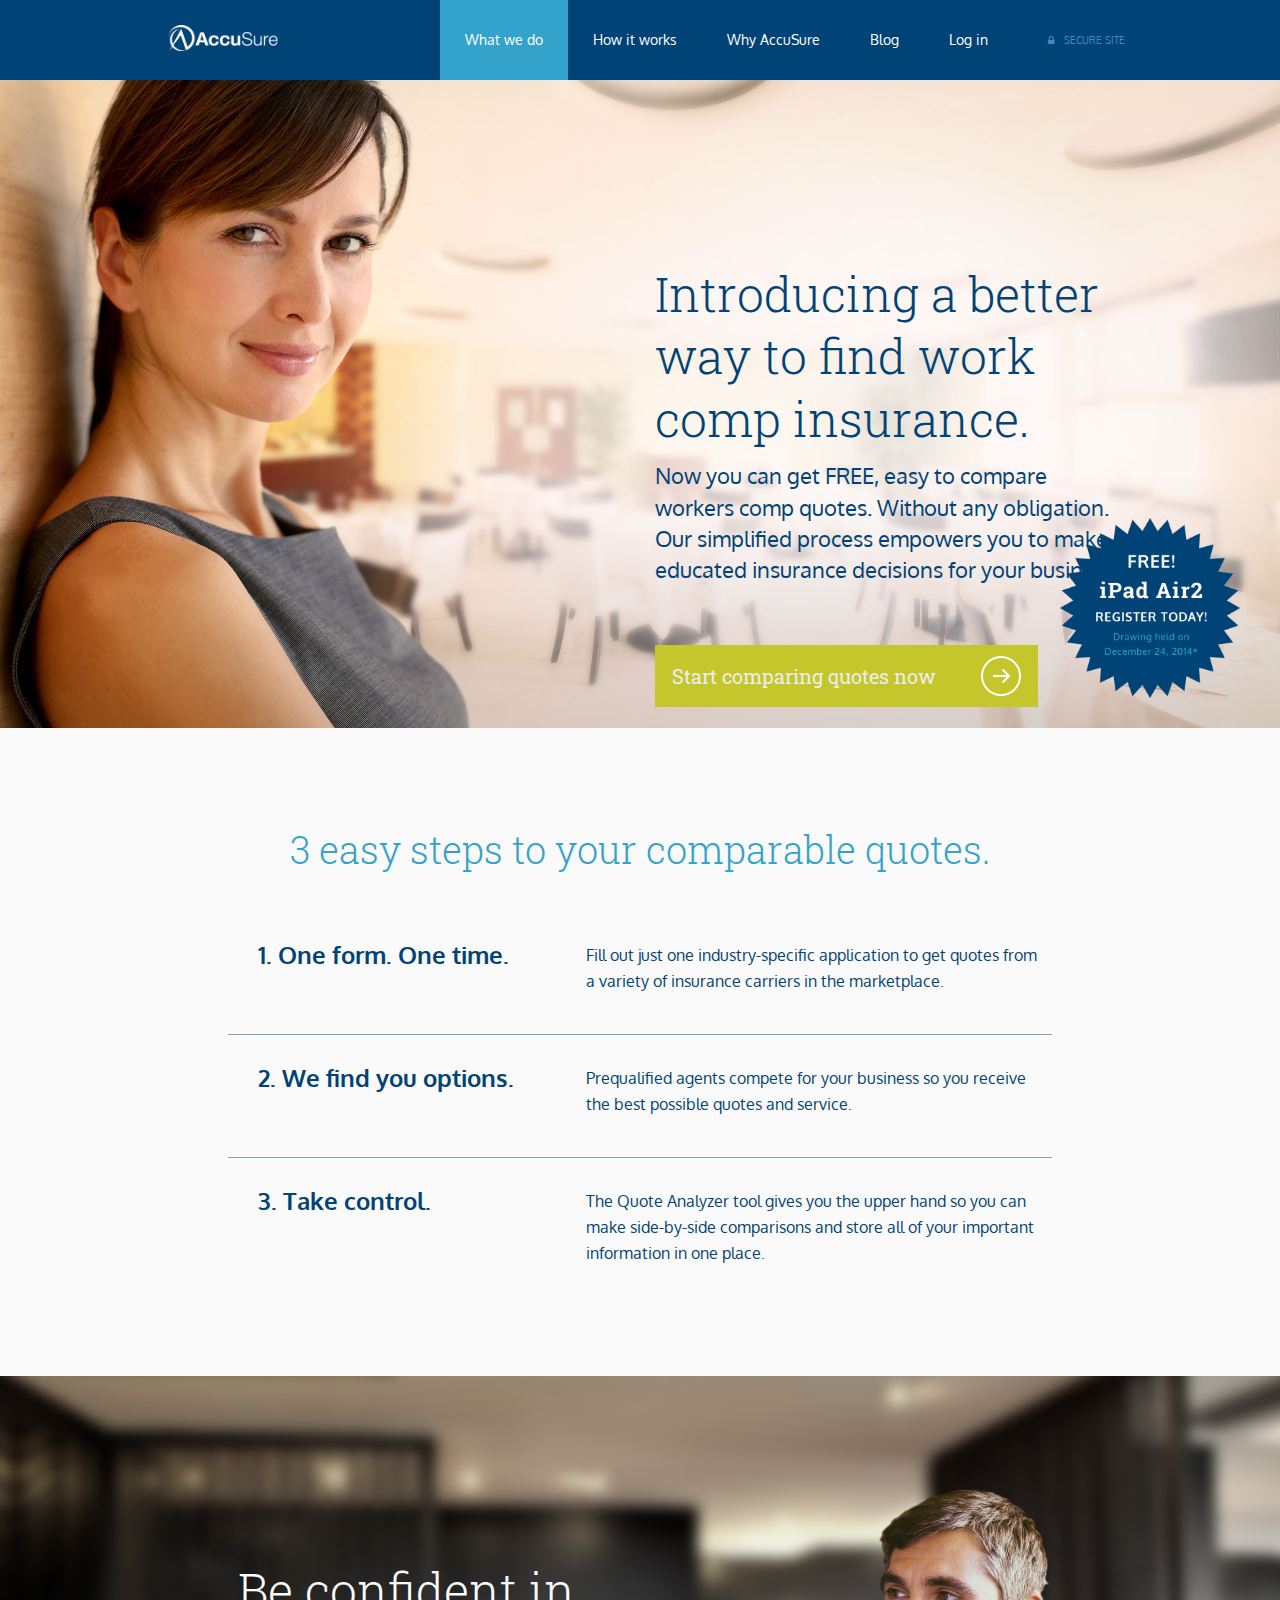
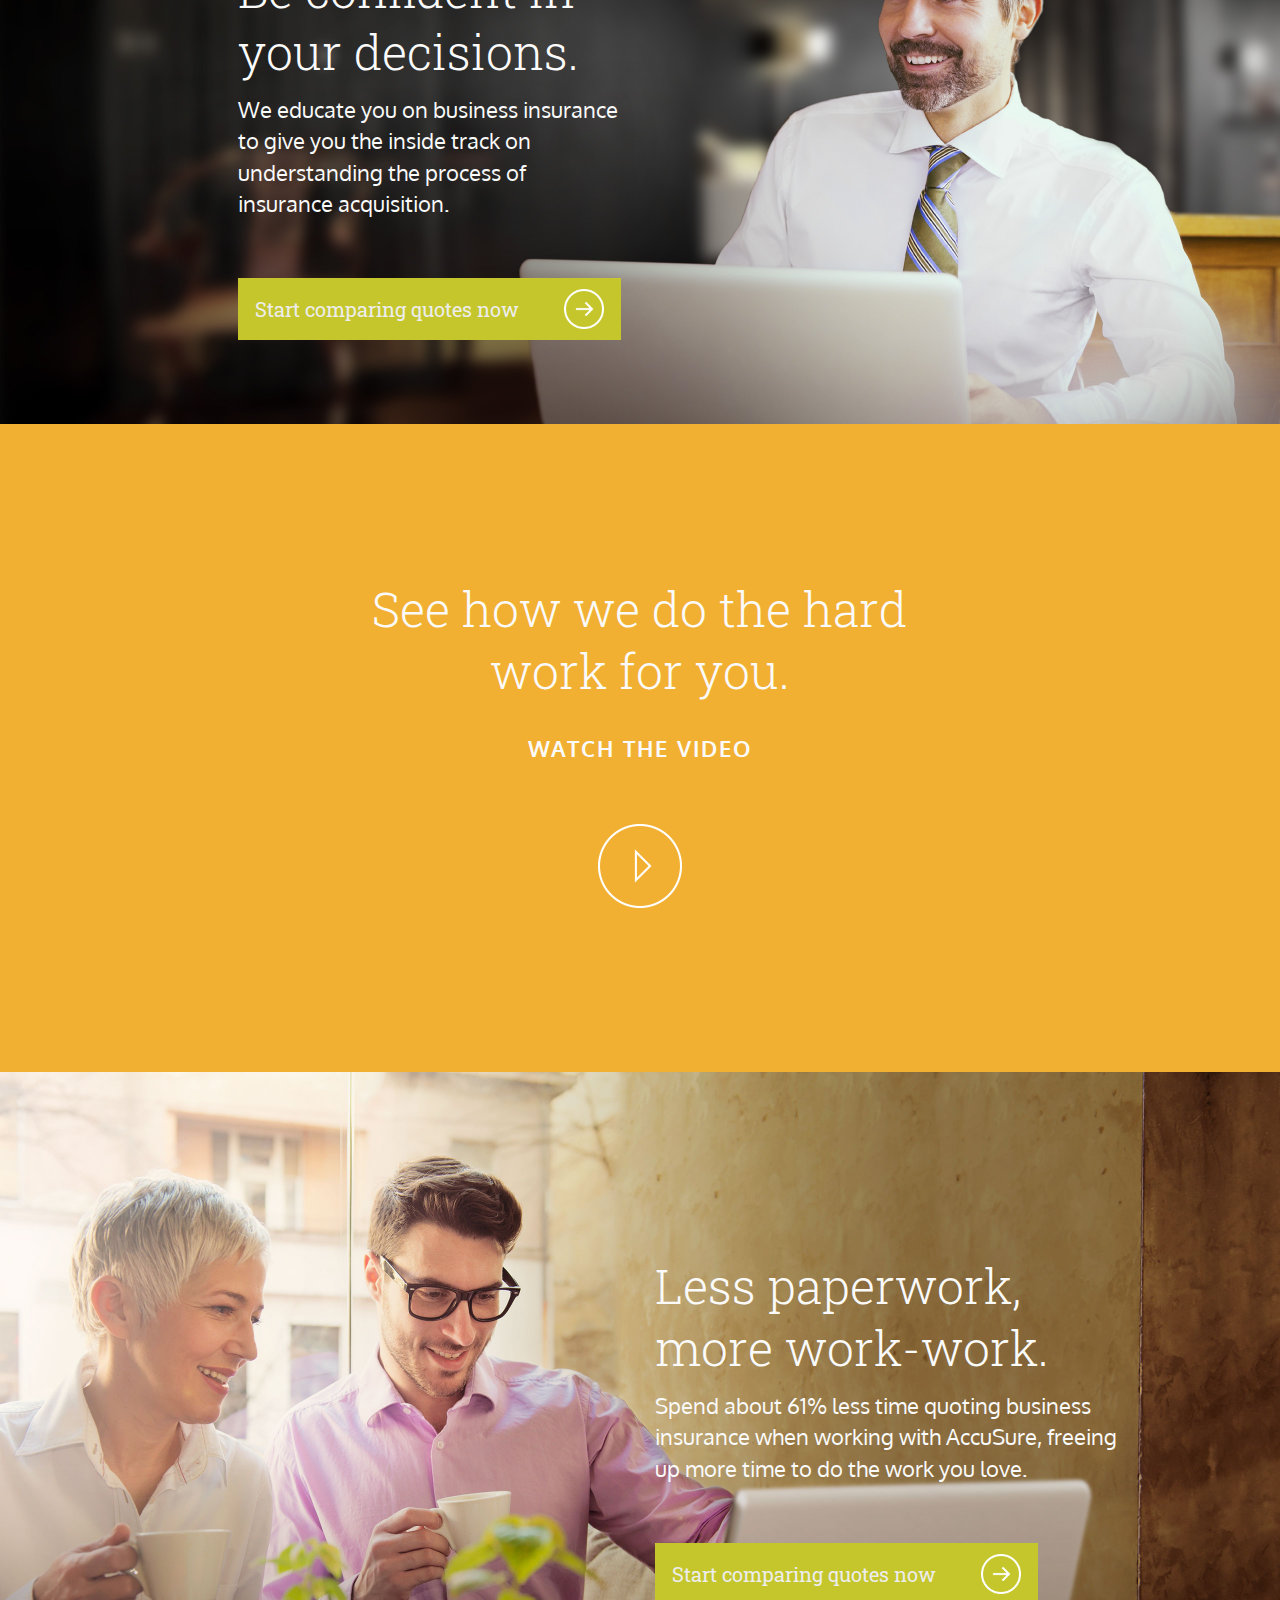
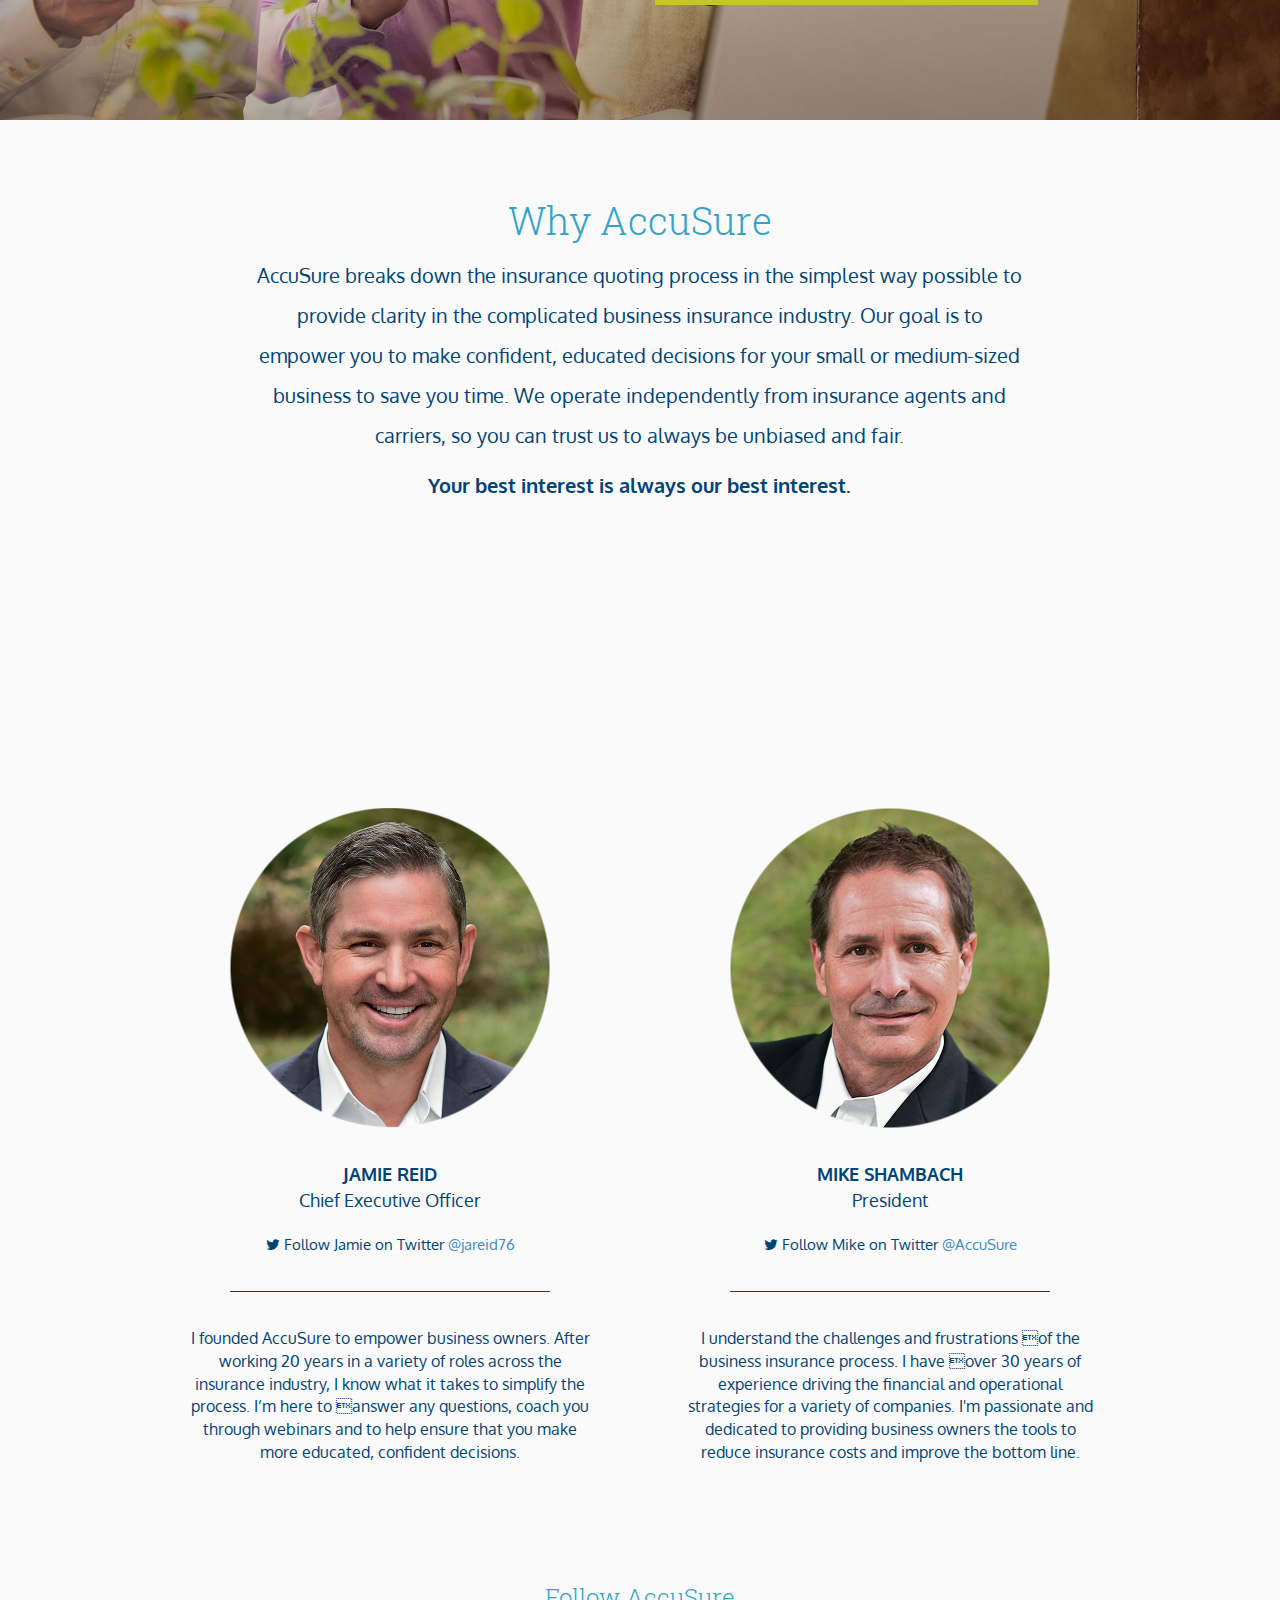
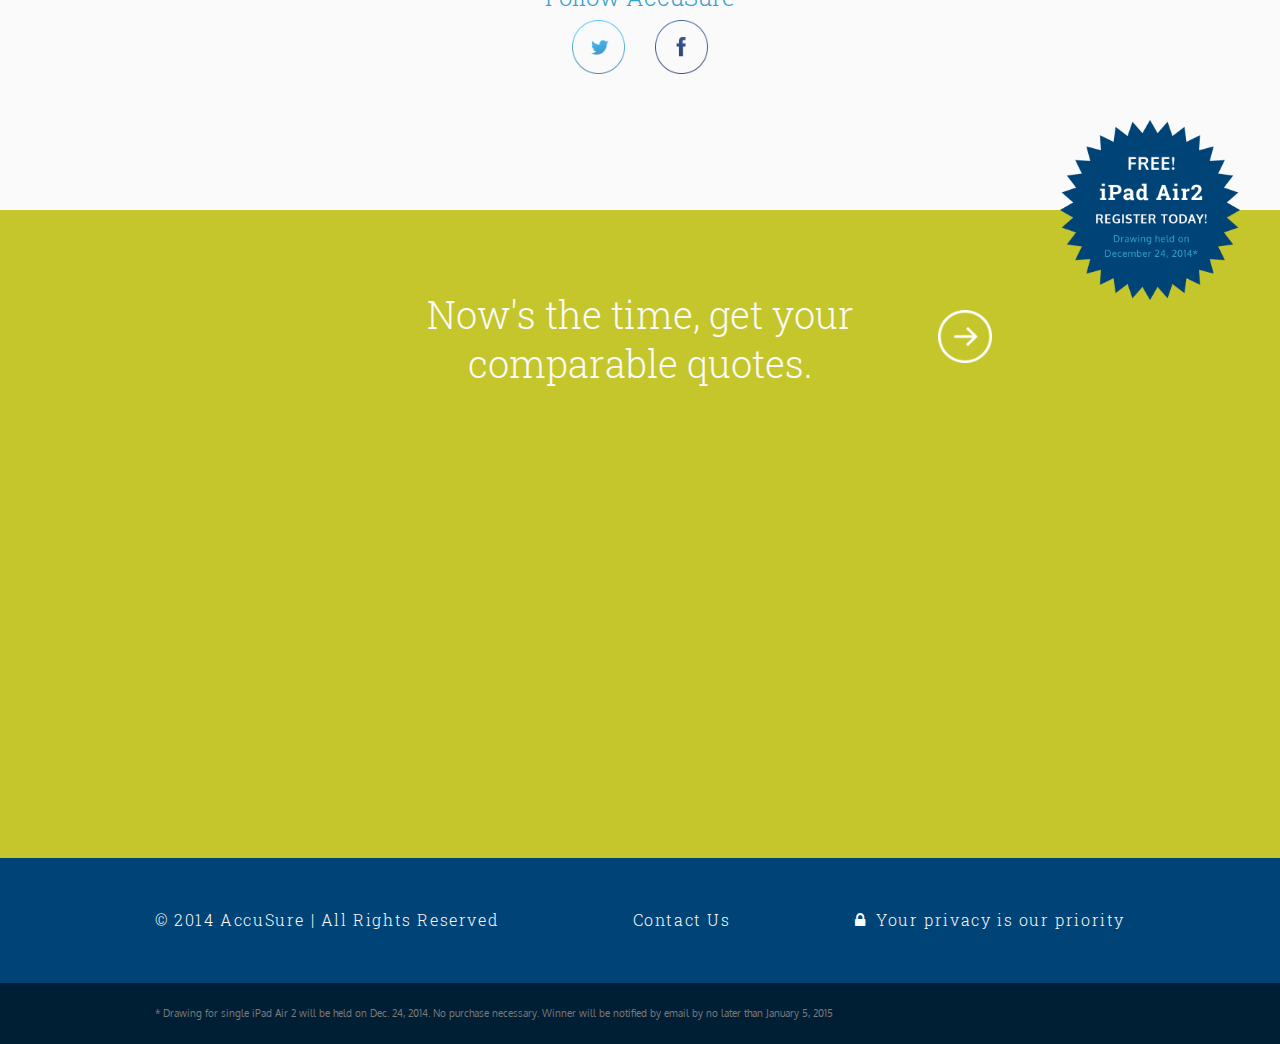
==== index.html @ 81191366 "Agents page: partial implementation" ====
<!DOCTYPE html>
<html lang="en">
  <head>
    <meta charset="utf-8">
    <meta http-equiv="X-UA-Compatible" content="IE=edge">
    <meta name="viewport" content="width=device-width, initial-scale=1">
    <title>AccuSure</title>
    
    <link href='http://fonts.googleapis.com/css?family=Oxygen:400,300,700' rel='stylesheet' type='text/css'>
    <link href='http://fonts.googleapis.com/css?family=Roboto:400,100,100italic,300,300italic,500,500italic,700,700italic,900,900italic,400italic' rel='stylesheet' type='text/css'>
    <link href='http://fonts.googleapis.com/css?family=Roboto+Slab:400,100,300,700' rel='stylesheet' type='text/css'>

    <link href="css/stylesheets/bootstrap.min.css" rel="stylesheet">
    <link rel="stylesheet" href="css/stylesheets/font-awesome.min.css">
    <link href="css/stylesheets/styles.css" rel="stylesheet">
    <link href="css/stylesheets/business.css" rel="stylesheet">
    <link href="css/stylesheets/responsive.css" rel="stylesheet">
    
    <!-- HTML5 Shim and Respond.js IE8 support of HTML5 elements and media queries -->
    <!-- WARNING: Respond.js doesn't work if you view the page via file:// -->
    <!--[if lt IE 9]>
      <script src="https://oss.maxcdn.com/libs/html5shiv/3.7.0/html5shiv.js"></script>
      <script src="https://oss.maxcdn.com/libs/respond.js/1.4.2/respond.min.js"></script>
    <![endif]-->
    <script>
      (function(i,s,o,g,r,a,m){i['GoogleAnalyticsObject']=r;i[r]=i[r]||function(){
          (i[r].q=i[r].q||[]).push(arguments)},i[r].l=1*new Date();a=s.createElement(o),
        m=s.getElementsByTagName(o)[0];a.async=1;a.src=g;m.parentNode.insertBefore(a,m)
      })(window,document,'script','//www.google-analytics.com/analytics.js','ga');

      ga('create', 'UA-53886607-1', 'auto');
      ga('send', 'pageview');

    </script>
    <!-- Facebook Pixel Tracking -->
    <script>(function() {
    var _fbq = window._fbq || (window._fbq = []);
    if (!_fbq.loaded) {
    var fbds = document.createElement('script');
    fbds.async = true;
    fbds.src = '//connect.facebook.net/en_US/fbds.js';
    var s = document.getElementsByTagName('script')[0];
    s.parentNode.insertBefore(fbds, s);
    _fbq.loaded = true;
    }
    _fbq.push(['addPixelId', '545200462278156']);
    })();
    window._fbq = window._fbq || [];
    window._fbq.push(['track', 'PixelInitialized', {}]);
    </script>
    <noscript><img height="1" width="1" alt="" style="display:none" src="https://www.facebook.com/tr?id=545200462278156&amp;ev=PixelInitialized" /></noscript>
  </head>
  <body data-spy="scroll" data-target=".navbar" data-offset="100">
    <div class="navbar navbar-fixed-top navbar-inverse" role="navigation">
      <div class="container">
        <div class="navbar-header">
          <button type="button" class="navbar-toggle" data-toggle="collapse" data-target=".navbar-collapse">
            <span class="sr-only">Toggle navigation</span>
            <span class="icon-bar"></span>
            <span class="icon-bar"></span>
            <span class="icon-bar"></span>
          </button>
          <a class="brand" href="#banner"><img class="img-responsive" src="css/images/logo.png" /></a>
        </div> <!-- /navbar-header -->
        <div class="collapse navbar-collapse">
          <ul class="nav navbar-nav navbar-right">
            <li class="active"><a href="#banner" class="banner">What we do</a></li>
            <li><a href="#video" class="video">How it works</a></li>
            <li><a href="#why" class="why">Why AccuSure</a></li>
            <li><a href="http://blog.accusure.com/" target="_blank">Blog</a></li>
            <li><a href="https://www.accusure.com/users/sign_in">Log in</a></li>
            <li><small class="secure"><a href="pdf/Privacy_Policy.pdf"><span class="fa fa-lock"></span>Secure Site</a></small></li>
          </ul>
        </div> <!-- /collapse -->
      </div> <!-- /container -->
    </div> <!-- /navbar -->
      
    <div class="main-container">
      <section id="banner" >
        <div class="container">
          <div class="row">
            <div class="col-md-6 col-md-offset-6 col-sm-6 col-sm-offset-6">
              <div class="content">
                <h1>Introducing a better way to find work comp insurance.</h1>
                <p>Now you can get FREE, easy to compare workers comp quotes. Without any obligation. Our simplified process empowers you to make educated insurance decisions for your business.</p>
                <div class="bottom">
                  <a href="http://accusure.com/signups/new" id='cta1' class="btn btn-lg"><span>Start comparing quotes now</span> <img src="css/images/arrow.png" class="img-responsive" /></a>
                </div>
              </div>
            </div>
          </div> <!-- /row -->
        </div> <!-- /container -->
        <a href="http://accusure.com/signups/new"><img src="css/images/starburst.png" class="starburst" /></a>
      </section> <!-- /#banner -->
      
      <section id="features" >
        <div class="container">
          <div class="row text-center">
            <div class="col-md-12">
              <h2>3 easy steps to your comparable quotes.</h2>
            </div>
          </div> <!-- /row -->
          <div class="row item">
            <div class="col-md-10 col-md-offset-1 col-xs-10 col-xs-offset-1">
              <div class="row">
                <div class="col-md-5 col-sm-5">
                  <h3>1. One form. One time.</h3>
                </div>
                <div class="col-md-7 col-sm-6">
                  <p>Fill out just one industry-specific application to get quotes from a variety of insurance carriers in the marketplace.</p>
                </div>
              </div>
            </div>
          </div> <!-- /row -->
          <hr>
          <div class="row item">
            <div class="col-md-10 col-md-offset-1 col-xs-10 col-xs-offset-1">
              <div class="row">
                <div class="col-md-5 col-sm-5">
                  <h3>2. We find you options.</h3>
                </div>
                <div class="col-md-7 col-sm-6">
                  <p>Prequalified agents compete for your business so you receive the best possible quotes and service.</p>
                </div>
              </div>
            </div>
          </div> <!-- /row -->
          <hr>
          <div class="row item">
            <div class="col-md-10 col-md-offset-1 col-xs-10 col-xs-offset-1">
              <div class="row">
                <div class="col-md-5 col-sm-5">
                  <h3>3. Take control.</h3>
                </div>
                <div class="col-md-7 col-sm-6">
                  <p>The Quote Analyzer tool gives you the upper hand so you can make side-by-side comparisons and store all of your important information in one place.</p>
                </div>
              </div>
            </div>
          </div> <!-- /row -->
        </div> <!-- /container -->
      </section> <!-- /#features -->
      
      <section id="banner2" >
        <div class="container">
          <div class="row">
            <div class="col-md-5 col-sm-6 col-md-offset-1 col-sm-offset-1">
              <div class="content">
                <h1>Be confident in</br>your decisions. </h1>
                <p>We educate you on business insurance to give you the inside track on understanding the process of insurance acquisition.</p>
                <div class="bottom">
                  <a href="http://accusure.com/signups/new" id='cta2' class="btn btn-lg"><span>Start comparing quotes now</span> <img src="css/images/arrow.png" class="img-responsive" /></a>
                </div>
              </div>
            </div>
          </div> <!-- /row -->
        </div> <!-- /container -->
      </section> <!-- /#banner2 -->
      
      <section id="video" >
        <div class="container text-center">
          <div class="row">
            <div class="col-md-8 col-md-offset-2 col-sm-8 col-sm-offset-2">
              <h1>See how we do the hard work for you.</h1>
              <p>Watch the video</p>
              <a data-toggle="modal" data-target="#video-popup" class="play" href="#"></a>
            </div>
          </div> <!-- /row -->
        </div> <!-- /container -->
      </section> <!-- /#video -->
      
      <section id="banner3" >
        <div class="container">
          <div class="row">
            <div class="col-md-6 col-md-offset-6 col-sm-6">
              <div class="content">
                <h1>Less paperwork,</br>more work-work.</h1>
                <p>Spend about 61% less time quoting business insurance when working with AccuSure, freeing up more time to do the work you love.</p>
                <div class="bottom">
                  <a href="http://accusure.com/signups/new" id='cta3' class="btn btn-lg"><span>Start comparing quotes now</span> <img src="css/images/arrow.png" class="img-responsive" /></a>
                </div>
              </div>
            </div>
          </div> <!-- /row -->
        </div> <!-- /container -->
      </section> <!-- /#banner3 -->
      
      <section id="why" >
        <div class="container">
          <div class="row">
            <div class="col-md-10 col-md-offset-1 text-center">
              <h2>Why AccuSure</h2>
              <p>AccuSure breaks down the insurance quoting process in the simplest way possible to provide clarity in the complicated business insurance industry. Our goal is to empower you to make confident, educated decisions for your small or medium-sized business to save you time. We operate independently from insurance agents and carriers, so you can trust us to always be unbiased and fair.</p>
              <p><b>Your best interest is always our best interest.</b></p>
            </div>
          </div> <!-- /row -->
        </div> <!-- /container -->
      </section> <!--/ #why -->
      
      <section id="team">
        <div class="container text-center">
          <div class="row">
            <div class="col-md-6 col-sm-6">
              <div class="details">
                <img src="css/images/jamie.png" class="img-responsive" />
                <p>
                  <span class="name">Jamie Reid</span></br>
                  <span class="position">Chief Executive Officer</span>
                </p>
                <p class="follow"><i class="fa fa-twitter"></i> Follow Jamie on Twitter <a href="https://twitter.com/jareid76" target="_blank">@jareid76</a></p>
                <hr>
              </div> <!-- /details -->
              <p class="description">I founded AccuSure to empower business owners. After working 20 years in a variety of roles across the insurance industry, I know what it takes to simplify the process. I’m here to answer any questions, coach you through webinars and to help ensure that you make more educated, confident decisions.</p>
            </div>
            <div class="col-md-6 col-sm-6">
              <div class="details">
                <img src="css/images/mike.png" class="img-responsive" />
                <p>
                  <span class="name">Mike Shambach</span></br>
                  <span class="position">President</span>
                </p>
                <p class="follow"><i class="fa fa-twitter"></i> Follow Mike on Twitter <a href="https://twitter.com/AccuSure" target="_blank">@AccuSure</a></p>
                <hr>
              </div> <!-- /details -->
              <p class="description">I understand the challenges and frustrations of the business insurance process. I have over 30 years of experience driving the financial and operational strategies for a variety of companies. I'm passionate and dedicated to providing business owners the tools to reduce insurance costs and improve the bottom line.</p>
            </div>
          </div> <!-- /row -->
          <div class="row social">
            <div class="col-md-6 col-md-offset-3 col-sm-6 col-sm-offset-3">
              <h3>Follow AccuSure</h3>
              <div class="row">
                <div class="col-md-2 col-md-offset-4 col-xs-3 col-xs-offset-3">
                  <a href="https://twitter.com/AccuSure"><img src="css/images/twitter.png" class="img-responsive" /></a>
                </div>
                <div class="col-md-2 col-xs-3">
                  <a href="https://www.facebook.com/AccuSure"><img src="css/images/fb.png" class="img-responsive" /></a>
                </div>
              </div> <!-- /row -->
            </div>
          </div> <!-- /row -->
        </div> <!-- /container -->
      </section> <!-- /#team -->
      
      <a href="http://accusure.com/signups/new" id='cta4'>
        <section id="start">
          <div class="container">
            <div class="row">
              <div class="col-md-6 col-md-offset-3 col-xs-12 col-sm-6 col-sm-offset-2 text-center">
                <h2>Now's the time, get your comparable quotes.</h2>
              </div>
              <div class="col-md-1 col-xs-4 col-xs-offset-4 col-sm-2 col-sm-offset-1">
                <img src="css/images/arrow.png" class="img-responsive" />
              </div>
            </div> <!-- /row -->
          </div> <!-- /container -->
          <img class="starburst" src="css/images/starburst.png" />
        </section> <!-- /#start -->
      </a>
      
      <footer>
        <div class="container">
          <div class="row">
            <div class="col-md-5 col-sm-12">
              <p>© 2014 AccuSure | All Rights Reserved</p>
            </div>
            <div class="col-md-3 col-sm-12 text-center">
              <p><a href="mailto:relations@accusure.com?Subject=Contact">Contact Us</a></p>
            </div>
            <div class="col-md-4 col-sm-12 text-right">
              <p class="secure"><a href="pdf/Privacy_Policy.pdf"><span class="fa fa-lock"></span>Your privacy is our priority</a></p>
            </div>
          </div>
        </div>
      </footer>
      <div id="fine-print">
        <div class="container">
          <div class="row">
            <div class="col-md-12">
              <p><small>* Drawing for single iPad Air 2 will be held on Dec. 24, 2014. No purchase necessary. Winner will be notified by email by no later than January 5, 2015</small></p>
            </div>
          </div>
        </div>
      </div>
    </div> <!-- /main-container -->
    
    <div class="modal fade" id="video-popup" tabindex="-1" role="dialog" aria-labelledby="myModalLabel" aria-hidden="true">
      <div class="modal-dialog">
        <div class="modal-content">
          <div class="modal-header">
            <button type="button" class="close" data-dismiss="modal"><span aria-hidden="true">&times;</span><span class="sr-only">Close</span></button>
          </div>
          <div class="modal-body">
            <iframe id="accusure-vid" src="http://player.vimeo.com/video/105074997" width="100%" height="450" frameborder="0" webkitallowfullscreen mozallowfullscreen allowfullscreen></iframe>
          </div>
        </div><!-- /.modal-content -->
      </div><!-- /.modal-dialog -->
    </div><!-- /.modal -->
    
    <script src="http://code.jquery.com/jquery-2.1.0.min.js"></script>
    <script src="js/bootstrap.min.js"></script>
    <script src="js/custom.js"></script>
    <script src='js/ga_events.js'></script>
  </body>
</html>
---- css/stylesheets/styles.css ----
body{background:#f2e7db;font-family:'Oxygen', sans-serif}section{min-height:648px}.navbar,.main-container{width:1280px;margin:0 auto}hr{border-color:#0f4576;margin:35px 0}p{font-size:22px;font-family:'Oxygen', sans-serif}h1,h2{font-family:'Roboto Slab', serif;font-weight:300;line-height:1.3}h1{font-size:48px}h2{font-size:38px;color:#34a3cb}h3{font-size:24px;font-weight:700}.content{color:#fafafa;margin-top:183px}.bottom{margin-top:59px}.fa-lock{margin-right:10px}.nav .secure{padding:33px 15px 33px 35px;display:block;color:#668ead;text-transform:uppercase;font-size:10px}.btn{font-family:'Roboto Slab', serif;font-size:20px;background:#c5c62b;color:#ededed;border-radius:0 !important}.btn:hover{color:#fafafa !important;background:#b8b928}.btn span{vertical-align:middle}.btn img{width:40px;display:inline-block;margin-left:40px}footer{background:#004377;color:#fafafa;padding:51px 0}footer p{margin:0;font-size:16px;font-family:'Roboto Slab', serif;font-weight:300;letter-spacing:0.1em}footer .secure{font-size:16px}footer a{color:#fafafa}footer a:hover{color:#34a3cb}#fine-print{background:#001f34}#fine-print small{color:#7a7a7a;font-size:10px}
---- css/stylesheets/business.css ----
body{position:relative;padding-top:80px}.brand{margin:25px 0 29px 13px;display:block}.brand img{width:110px}#banner{background:url("../images/business/biz-banner1.jpg") no-repeat;background-size:cover;position:relative}#banner h1,#banner p{color:#004377}#banner .starburst{width:180px;position:absolute;right:40px;bottom:30px}#banner2{background:url("../images/business/biz-banner2.jpg") no-repeat;background-size:cover}#banner3{background:url("../images/business/biz-banner3.jpg") no-repeat;background-size:cover}#banner4{background:url("../images/sample4.jpg") no-repeat;background-size:cover;padding-top:10%}#features{background:#fafafa;padding-top:77px}#features hr{border-color:#7fa1bb;width:85%;margin:0 auto}#features .item{padding:30px 0}#features .item p{line-height:26px}#features .item .col-md-5{padding-left:35px}#features h2{margin-bottom:1em}#features h3{margin:0;color:#004377}#features p{font-size:16px;color:#004377}#why{background:#fafafa;padding-top:56px;height:420px}#why .col-md-10{padding:0 32px}#why h2{color:#34a3cb}#why p{color:#004377;line-height:2;font-size:20px}#why .btn{margin-top:20%}#video{padding-top:134px;background:#f2b032;color:#fafafa}#video p{text-transform:uppercase;font-weight:700;letter-spacing:2px;margin:30px 0 60px 0}#video .play{background:url("../images/play.png") no-repeat 0 0;width:84px;height:84px;display:block;margin:0 auto}#video .play:hover{background-position:0 -94px}#video-popup .modal-dialog{width:750px}#video-popup .modal-header{border:none}#team{background:#fafafa;padding-bottom:8%;padding-top:40px;height:auto}#team img{margin-bottom:34px}#team p{font-size:18px;color:#004377;margin:0}#team .description{font-size:16px;padding:0 32px}#team .follow{font-size:15px;margin:21px 0 0 0}#team .name{line-height:21px;text-transform:uppercase;font-weight:700}#team .details{padding:0 75px}#team .social{margin-top:100px}#team .social h3{font-family:'Roboto Slab', serif;font-weight:300;color:#34a3cb}#start{padding:60px 0;height:auto;background:#c5c62b;position:relative}#start h2{color:#fafafa}#start .img-responsive{padding:40px 0;width:62px;margin-left:-50px}#start:hover{background:#b0b126}#start .starburst{width:180px;position:absolute;right:40px;top:-90px}
---- css/stylesheets/responsive.css ----
@media (max-width: 480px){body{padding-top:50px}.navbar{min-height:50px}.brand{margin:12px 0 0 15px;width:100px}section{background-color:#fafafa !important;height:auto}#banner,#banner2,#banner3{background-size:contain}.bottom{margin-top:27px;margin-bottom:10px}#banner .starburst{bottom:0;top:5px;right:20px;width:150px}.navbar,.main-container{width:100%}h1{font-size:28px}h2{font-size:22px}h3{font-size:18px}hr{margin:27px 0}p{font-size:14px !important}.btn{font-size:14px !important;margin-bottom:20px}.btn img{width:30px}.content{margin-top:194px;text-align:center;color:#004377}#features{padding:24px 0 0 0;text-align:center;background:#f2f2f2 !important}#features p{line-height:22px;margin:0}#features h2{margin:0}#features h3{margin-bottom:10px}#features .item{padding:26px 0}#features .col-md-5{padding-left:0 !important}#features .col-md-7{padding:0}#video-popup .modal-dialog{width:310px}#video-popup .modal-dialog #accusure-vid{height:300px !important}#video-popup .modal-body{padding:0}#video{padding:25px 0 30px 0;background:#f2b032 !important}#video h1{margin:0}#video p{margin:14px 0 16px 0}#video .play{width:50px;height:50px;background-size:100%}#video .play:hover{background-position:0 -55px}#why{padding:25px 0 30px 0;height:auto;background:#f2f2f2 !important}#why h2{margin:0}#why b{font-size:16px}#team{padding:30px 0 50px 0;background:#f2f2f2 !important}#team img{margin-bottom:14px}#team .follow{margin-top:11px !important}#team .details{padding:0 25px}#team .col-md-6{margin-bottom:55px}#team .col-md-6 p{font-size:12px}#team .col-md-6:nth-child(2){margin-bottom:25px}#team .social{margin-top:5px}#start{background:#c5c62b !important;text-align:center;height:260px}#start img{margin:0 auto !important;width:50px;padding:30px 0 0 0}#start h2{margin:0}#start .starburst{width:150px;top:-130px;right:82px}footer .text-right,footer .text-center{text-align:left}footer p{font-size:13px !important}}#fine-print{padding:10px 0}@media only screen and (min-width: 768px) and (max-width: 1024px){.navbar,.main-container{width:100%}.content{margin-top:30%}h1{font-size:36px}h2{font-size:28px}h3{font-size:18px}p{font-size:20px}.btn{font-size:14px !important}.btn img{width:30px}#banner .starburst{width:150px;right:150px}#features{padding:50px 0}#features h2{margin-bottom:10px}#features .col-md-7{padding-right:0}#why{padding:50px 0}#team{padding-top:30px}#team .details{padding:0 25px}#team .social{margin-top:50px}#banner3 h1,#banner3 p{color:#000 !important}#start{padding:30px 0}#start .starburst{width:150px}.nav>li>a{padding:30px 15px}footer .text-right,footer .text-center{text-align:left}}@media only screen and (min-device-width: 768px) and (max-device-width: 1024px) and (orientation: landscape){#banner .starburst{bottom:130px;right:30px}#banner2 p{font-size:19px}#banner3 h1,#banner3 p{color:#fafafa !important}#video .col-md-8{padding:0 80px}#team p.description{padding:0 30px}}
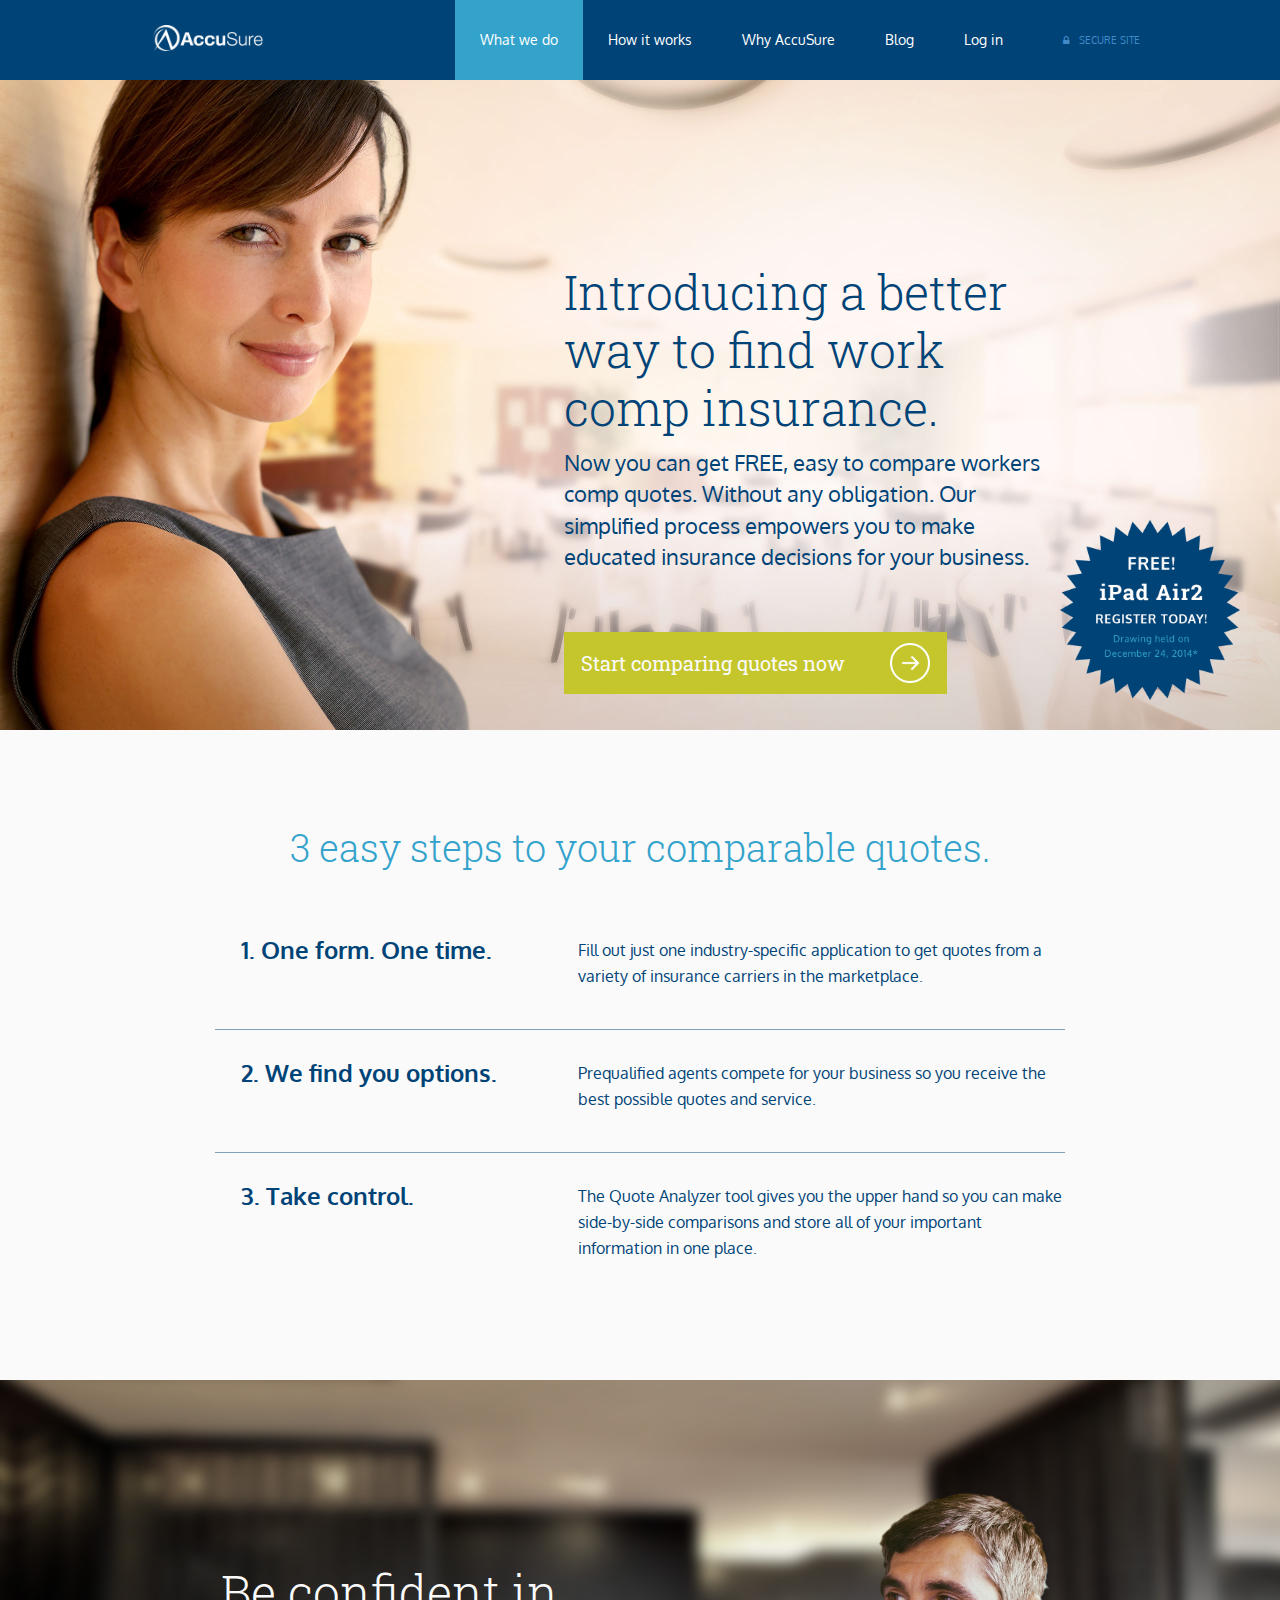
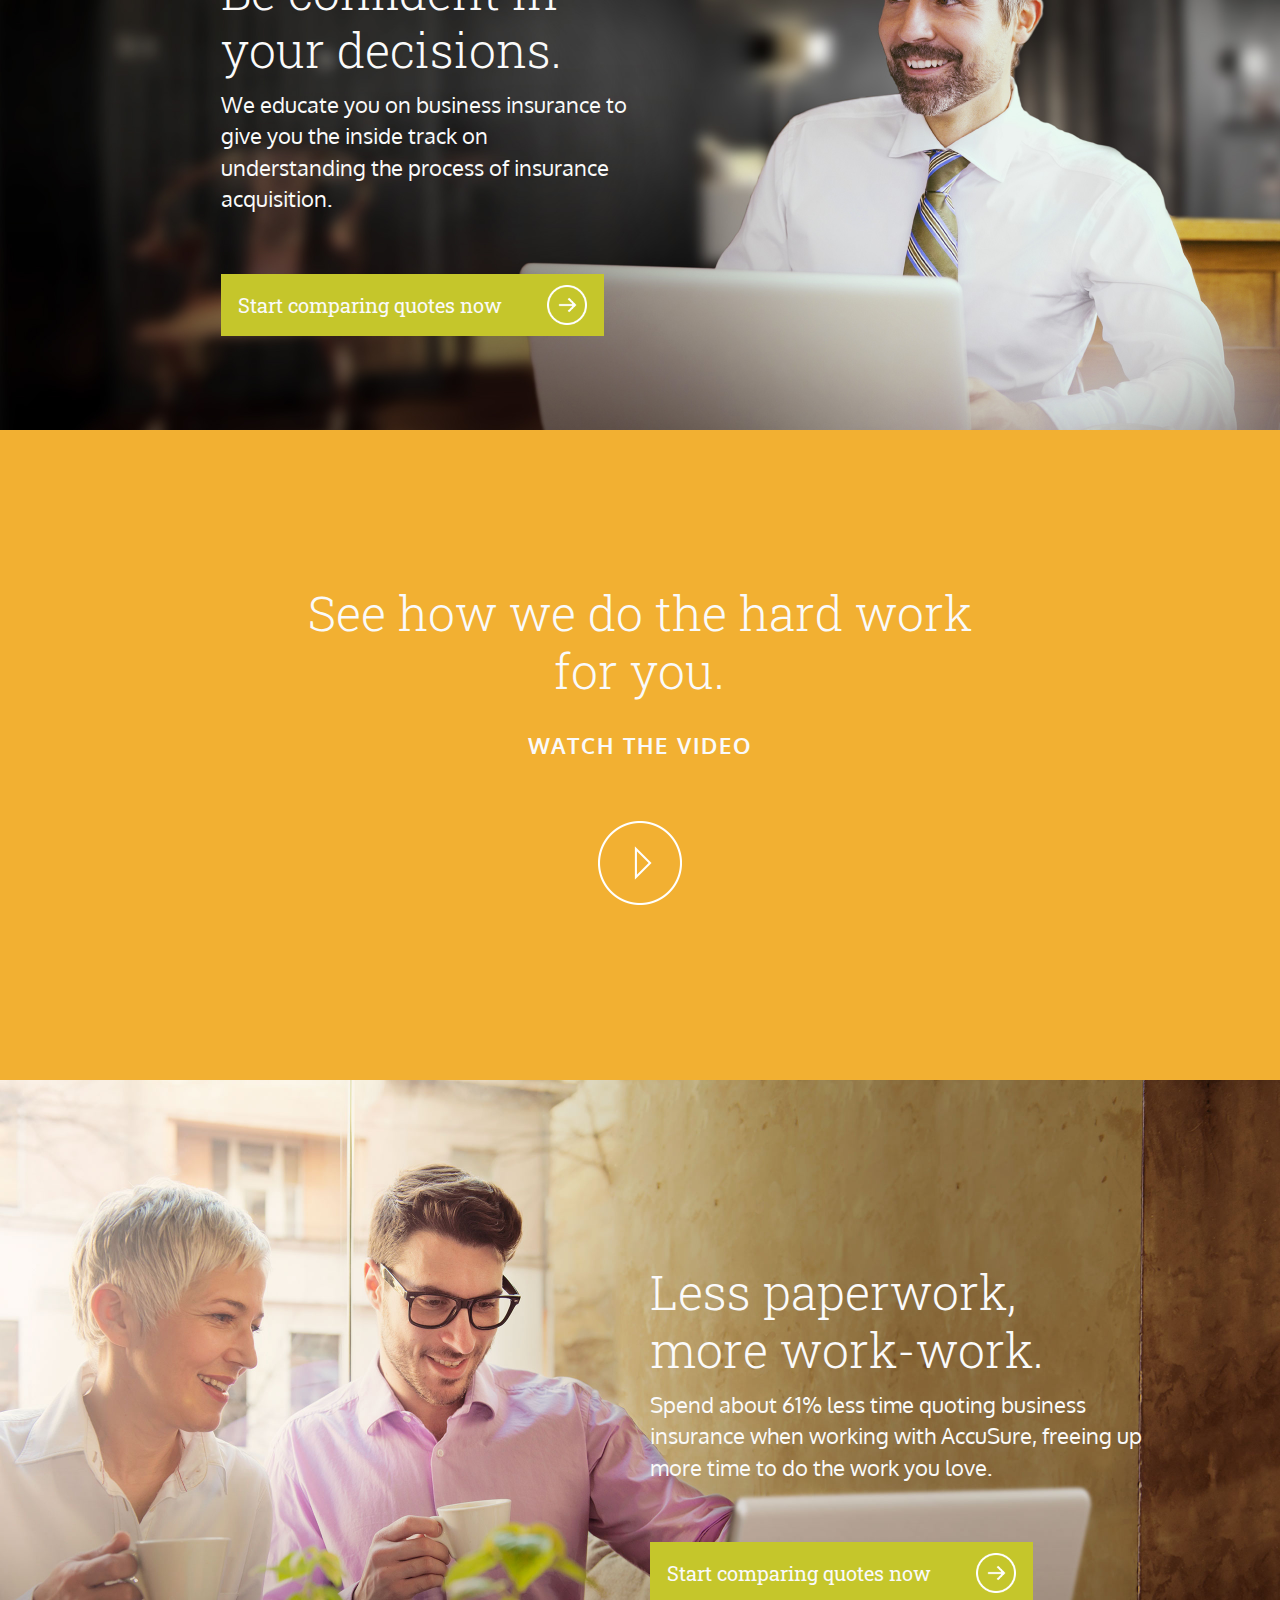
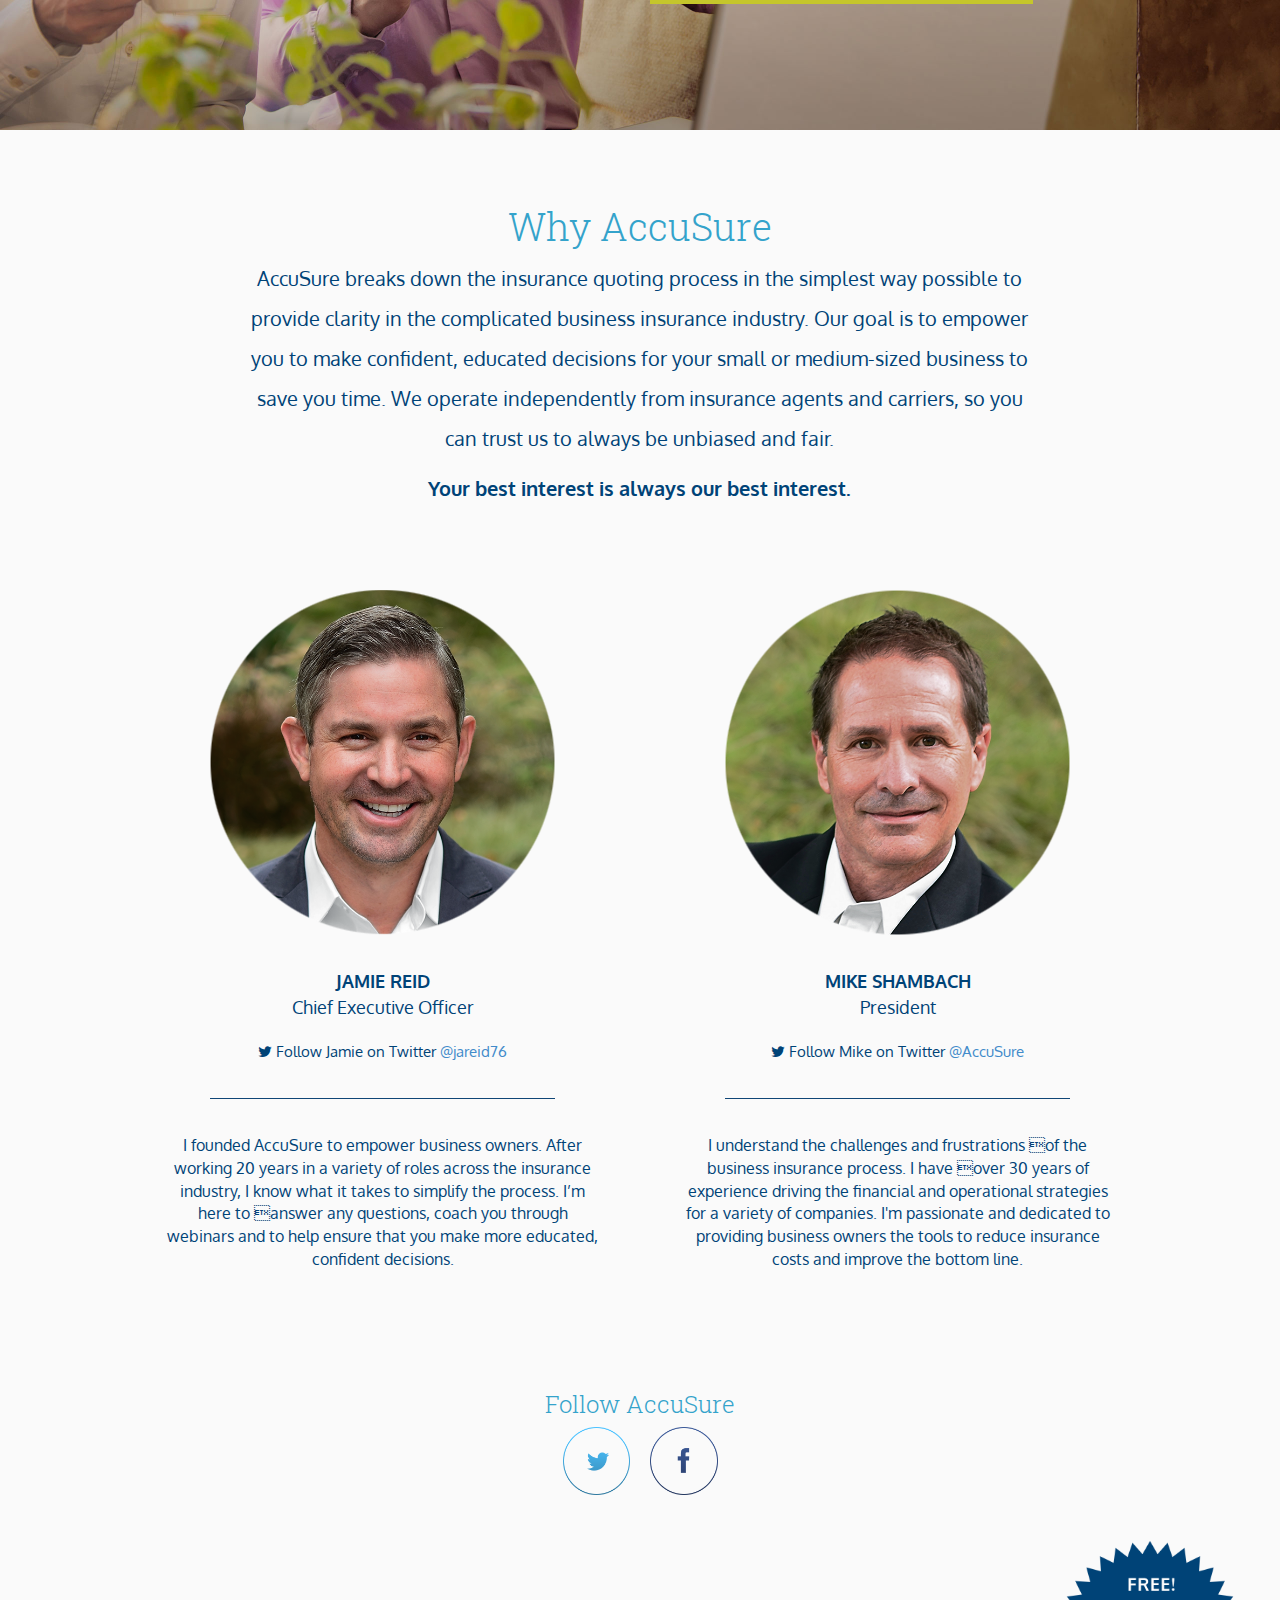
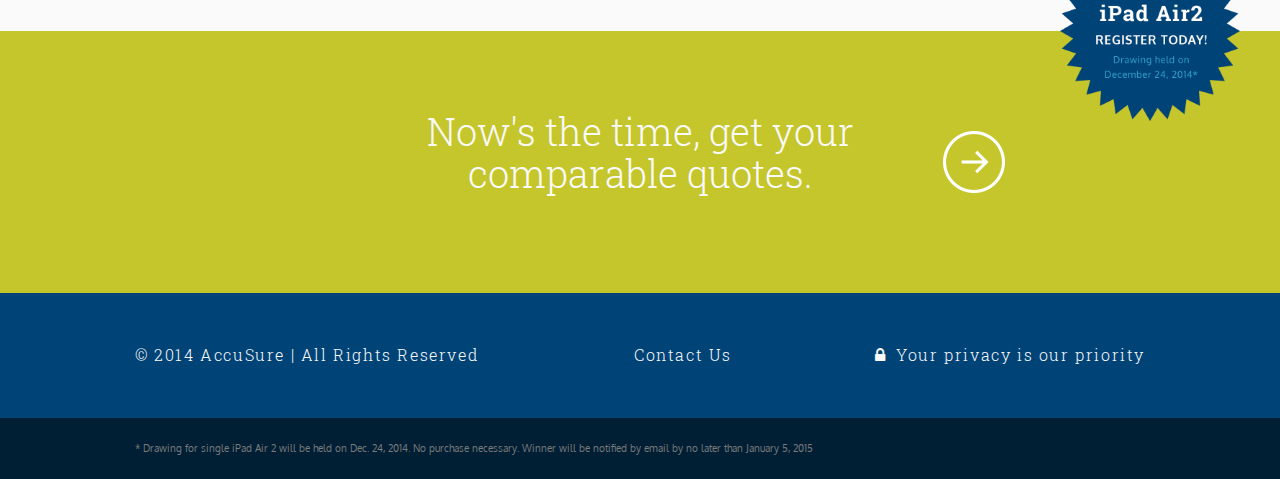
==== commit 75801002: "Banner 1 spacing" ====
--- a/index.html
+++ b/index.html
@@ -79,7 +79,7 @@
       <section id="banner" >
         <div class="container">
           <div class="row">
-            <div class="col-md-6 col-md-offset-6 col-sm-6 col-sm-offset-6">
+            <div class="col-md-6 col-md-offset-5 col-sm-6 col-sm-offset-6">
               <div class="content">
                 <h1>Introducing a better way to find work comp insurance.</h1>
                 <p>Now you can get FREE, easy to compare workers comp quotes. Without any obligation. Our simplified process empowers you to make educated insurance decisions for your business.</p>
--- a/css/stylesheets/styles.css
+++ b/css/stylesheets/styles.css
@@ -1 +1 @@
-body{background:#f2e7db;font-family:'Oxygen', sans-serif}section{min-height:648px}.navbar,.main-container{width:1280px;margin:0 auto}hr{border-color:#0f4576;margin:35px 0}p{font-size:22px;font-family:'Oxygen', sans-serif}h1,h2{font-family:'Roboto Slab', serif;font-weight:300;line-height:1.3}h1{font-size:48px}h2{font-size:38px;color:#34a3cb}h3{font-size:24px;font-weight:700}.content{color:#fafafa;margin-top:183px}.bottom{margin-top:59px}.fa-lock{margin-right:10px}.nav .secure{padding:33px 15px 33px 35px;display:block;color:#668ead;text-transform:uppercase;font-size:10px}.btn{font-family:'Roboto Slab', serif;font-size:20px;background:#c5c62b;color:#ededed;border-radius:0 !important}.btn:hover{color:#fafafa !important;background:#b8b928}.btn span{vertical-align:middle}.btn img{width:40px;display:inline-block;margin-left:40px}footer{background:#004377;color:#fafafa;padding:51px 0}footer p{margin:0;font-size:16px;font-family:'Roboto Slab', serif;font-weight:300;letter-spacing:0.1em}footer .secure{font-size:16px}footer a{color:#fafafa}footer a:hover{color:#34a3cb}#fine-print{background:#001f34}#fine-print small{color:#7a7a7a;font-size:10px}
+@font-face{font-family:'icomoon';src:url("../fonts/icomoon.eot?gs6d94");src:url("../fonts/icomoon.eot?#iefixgs6d94") format("embedded-opentype"),url("../fonts/icomoon.woff?gs6d94") format("woff"),url("../fonts/icomoon.ttf?gs6d94") format("truetype"),url("../fonts/icomoon.svg?gs6d94#icomoon") format("svg");font-weight:normal;font-style:normal}[class^="icon-"],[class*=" icon-"]{font-family:'icomoon';speak:none;font-style:normal;font-weight:normal;font-variant:normal;text-transform:none;line-height:1;-webkit-font-smoothing:antialiased;-moz-osx-font-smoothing:grayscale}.icon-arrow:before{content:"\e600"}.icon-twitter:before{content:"\e601"}.icon-fb:before{content:"\e602"}body{background:#f2e7db;font-family:'Oxygen', sans-serif}.navbar,.main-container{width:1280px;margin:0 auto}hr{border-color:#0f4576;margin:35px 0}p{font-size:22px;font-family:'Oxygen', sans-serif}h1,h2{font-family:'Roboto Slab', serif;font-weight:300}h1{font-size:48px;line-height:58px}h2{font-size:38px;color:#34a3cb}h3{font-size:24px;font-weight:700}.fa-lock{margin-right:10px}.nav .secure{padding:33px 15px 33px 35px;display:block;color:#668ead;text-transform:uppercase;font-size:10px}.btn{font-family:'Roboto Slab', serif;font-size:20px;color:#fafafa;text-align:left;border-radius:0 !important}.btn span{vertical-align:middle}.btn .icon-arrow{font-size:40px;float:right}.btn img{width:40px;display:inline-block;margin-left:40px}footer{background:#004377;color:#fafafa;padding:51px 0}footer p{margin:0;font-size:16px;font-family:'Roboto Slab', serif;font-weight:300;letter-spacing:0.1em}footer .secure{font-size:16px}footer a{color:#fafafa}footer a:hover{color:#34a3cb}footer .icon-twitter,footer .icon-fb{font-size:43px}footer li{vertical-align:middle}#fine-print{background:#001f34}#fine-print small{color:#7a7a7a;font-size:10px}#start{padding:60px 0;height:auto}#start h2{color:#fafafa}#start .img-responsive{padding:40px 0;width:62px;margin-left:-50px}
--- a/css/stylesheets/business.css
+++ b/css/stylesheets/business.css
@@ -1 +1 @@
-body{position:relative;padding-top:80px}.brand{margin:25px 0 29px 13px;display:block}.brand img{width:110px}#banner{background:url("../images/business/biz-banner1.jpg") no-repeat;background-size:cover;position:relative}#banner h1,#banner p{color:#004377}#banner .starburst{width:180px;position:absolute;right:40px;bottom:30px}#banner2{background:url("../images/business/biz-banner2.jpg") no-repeat;background-size:cover}#banner3{background:url("../images/business/biz-banner3.jpg") no-repeat;background-size:cover}#banner4{background:url("../images/sample4.jpg") no-repeat;background-size:cover;padding-top:10%}#features{background:#fafafa;padding-top:77px}#features hr{border-color:#7fa1bb;width:85%;margin:0 auto}#features .item{padding:30px 0}#features .item p{line-height:26px}#features .item .col-md-5{padding-left:35px}#features h2{margin-bottom:1em}#features h3{margin:0;color:#004377}#features p{font-size:16px;color:#004377}#why{background:#fafafa;padding-top:56px;height:420px}#why .col-md-10{padding:0 32px}#why h2{color:#34a3cb}#why p{color:#004377;line-height:2;font-size:20px}#why .btn{margin-top:20%}#video{padding-top:134px;background:#f2b032;color:#fafafa}#video p{text-transform:uppercase;font-weight:700;letter-spacing:2px;margin:30px 0 60px 0}#video .play{background:url("../images/play.png") no-repeat 0 0;width:84px;height:84px;display:block;margin:0 auto}#video .play:hover{background-position:0 -94px}#video-popup .modal-dialog{width:750px}#video-popup .modal-header{border:none}#team{background:#fafafa;padding-bottom:8%;padding-top:40px;height:auto}#team img{margin-bottom:34px}#team p{font-size:18px;color:#004377;margin:0}#team .description{font-size:16px;padding:0 32px}#team .follow{font-size:15px;margin:21px 0 0 0}#team .name{line-height:21px;text-transform:uppercase;font-weight:700}#team .details{padding:0 75px}#team .social{margin-top:100px}#team .social h3{font-family:'Roboto Slab', serif;font-weight:300;color:#34a3cb}#start{padding:60px 0;height:auto;background:#c5c62b;position:relative}#start h2{color:#fafafa}#start .img-responsive{padding:40px 0;width:62px;margin-left:-50px}#start:hover{background:#b0b126}#start .starburst{width:180px;position:absolute;right:40px;top:-90px}
+@font-face{font-family:'icomoon';src:url("../fonts/icomoon.eot?gs6d94");src:url("../fonts/icomoon.eot?#iefixgs6d94") format("embedded-opentype"),url("../fonts/icomoon.woff?gs6d94") format("woff"),url("../fonts/icomoon.ttf?gs6d94") format("truetype"),url("../fonts/icomoon.svg?gs6d94#icomoon") format("svg");font-weight:normal;font-style:normal}[class^="icon-"],[class*=" icon-"]{font-family:'icomoon';speak:none;font-style:normal;font-weight:normal;font-variant:normal;text-transform:none;line-height:1;-webkit-font-smoothing:antialiased;-moz-osx-font-smoothing:grayscale}.icon-arrow:before{content:"\e600"}.icon-twitter:before{content:"\e601"}.icon-fb:before{content:"\e602"}body{position:relative;padding-top:80px}.brand{margin:25px 0 29px 13px;display:block}.brand img{width:110px}.btn{background:#c5c62b}.btn:hover{background:#b8b928}section{height:650px}.content{color:#fafafa;margin-top:183px}.bottom{margin-top:59px}#banner{background:url("../images/business/biz-banner1.jpg") no-repeat;background-size:cover;height:650px;position:relative}#banner h1,#banner p{color:#004377}#banner .starburst{width:180px;position:absolute;right:40px;bottom:30px}#banner2{background:url("../images/business/biz-banner2.jpg") no-repeat;background-size:cover;height:650px}#banner3{background:url("../images/business/biz-banner3.jpg") no-repeat;background-size:cover;height:650px}#banner4{background:url("../images/sample4.jpg") no-repeat;background-size:cover;height:650px;padding-top:10%}#features{background:#fafafa;padding-top:77px}#features hr{border-color:#7fa1bb;width:85%;margin:0 auto}#features .item{padding:30px 0}#features .item p{line-height:26px}#features .item .col-md-5{padding-left:35px}#features h2{margin-bottom:1em}#features h3{margin:0;color:#004377}#features p{font-size:16px;color:#004377}#why{background:#fafafa;padding-top:56px;height:420px}#why .col-md-10{padding:0 32px}#why h2{color:#34a3cb}#why p{color:#004377;line-height:2;font-size:20px}#why .btn{margin-top:20%}#video{padding-top:134px;background:#f2b032;color:#fafafa}#video p{text-transform:uppercase;font-weight:700;letter-spacing:2px;margin:30px 0 60px 0}#video .play{background:url("../images/play.png") no-repeat 0 0;width:84px;height:84px;display:block;margin:0 auto}#video .play:hover{background-position:0 -94px}#video-popup .modal-dialog{width:750px}#video-popup .modal-header{border:none}#team{background:#fafafa;padding-bottom:8%;padding-top:40px;height:auto}#team img{margin-bottom:34px}#team p{font-size:18px;color:#004377;margin:0}#team .description{font-size:16px;padding:0 32px}#team .follow{font-size:15px;margin:21px 0 0 0}#team .name{line-height:21px;text-transform:uppercase;font-weight:700}#team .details{padding:0 75px}#team .social{margin-top:100px}#team .social h3{font-family:'Roboto Slab', serif;font-weight:300;color:#34a3cb}#start{background:#c5c62b;position:relative}#start:hover{background:#b0b126}#start .starburst{width:180px;position:absolute;right:40px;top:-90px}
--- a/css/stylesheets/responsive.css
+++ b/css/stylesheets/responsive.css
@@ -1 +1 @@
-@media (max-width: 480px){body{padding-top:50px}.navbar{min-height:50px}.brand{margin:12px 0 0 15px;width:100px}section{background-color:#fafafa !important;height:auto}#banner,#banner2,#banner3{background-size:contain}.bottom{margin-top:27px;margin-bottom:10px}#banner .starburst{bottom:0;top:5px;right:20px;width:150px}.navbar,.main-container{width:100%}h1{font-size:28px}h2{font-size:22px}h3{font-size:18px}hr{margin:27px 0}p{font-size:14px !important}.btn{font-size:14px !important;margin-bottom:20px}.btn img{width:30px}.content{margin-top:194px;text-align:center;color:#004377}#features{padding:24px 0 0 0;text-align:center;background:#f2f2f2 !important}#features p{line-height:22px;margin:0}#features h2{margin:0}#features h3{margin-bottom:10px}#features .item{padding:26px 0}#features .col-md-5{padding-left:0 !important}#features .col-md-7{padding:0}#video-popup .modal-dialog{width:310px}#video-popup .modal-dialog #accusure-vid{height:300px !important}#video-popup .modal-body{padding:0}#video{padding:25px 0 30px 0;background:#f2b032 !important}#video h1{margin:0}#video p{margin:14px 0 16px 0}#video .play{width:50px;height:50px;background-size:100%}#video .play:hover{background-position:0 -55px}#why{padding:25px 0 30px 0;height:auto;background:#f2f2f2 !important}#why h2{margin:0}#why b{font-size:16px}#team{padding:30px 0 50px 0;background:#f2f2f2 !important}#team img{margin-bottom:14px}#team .follow{margin-top:11px !important}#team .details{padding:0 25px}#team .col-md-6{margin-bottom:55px}#team .col-md-6 p{font-size:12px}#team .col-md-6:nth-child(2){margin-bottom:25px}#team .social{margin-top:5px}#start{background:#c5c62b !important;text-align:center;height:260px}#start img{margin:0 auto !important;width:50px;padding:30px 0 0 0}#start h2{margin:0}#start .starburst{width:150px;top:-130px;right:82px}footer .text-right,footer .text-center{text-align:left}footer p{font-size:13px !important}}#fine-print{padding:10px 0}@media only screen and (min-width: 768px) and (max-width: 1024px){.navbar,.main-container{width:100%}.content{margin-top:30%}h1{font-size:36px}h2{font-size:28px}h3{font-size:18px}p{font-size:20px}.btn{font-size:14px !important}.btn img{width:30px}#banner .starburst{width:150px;right:150px}#features{padding:50px 0}#features h2{margin-bottom:10px}#features .col-md-7{padding-right:0}#why{padding:50px 0}#team{padding-top:30px}#team .details{padding:0 25px}#team .social{margin-top:50px}#banner3 h1,#banner3 p{color:#000 !important}#start{padding:30px 0}#start .starburst{width:150px}.nav>li>a{padding:30px 15px}footer .text-right,footer .text-center{text-align:left}}@media only screen and (min-device-width: 768px) and (max-device-width: 1024px) and (orientation: landscape){#banner .starburst{bottom:130px;right:30px}#banner2 p{font-size:19px}#banner3 h1,#banner3 p{color:#fafafa !important}#video .col-md-8{padding:0 80px}#team p.description{padding:0 30px}}
+@font-face{font-family:'icomoon';src:url("../fonts/icomoon.eot?gs6d94");src:url("../fonts/icomoon.eot?#iefixgs6d94") format("embedded-opentype"),url("../fonts/icomoon.woff?gs6d94") format("woff"),url("../fonts/icomoon.ttf?gs6d94") format("truetype"),url("../fonts/icomoon.svg?gs6d94#icomoon") format("svg");font-weight:normal;font-style:normal}[class^="icon-"],[class*=" icon-"]{font-family:'icomoon';speak:none;font-style:normal;font-weight:normal;font-variant:normal;text-transform:none;line-height:1;-webkit-font-smoothing:antialiased;-moz-osx-font-smoothing:grayscale}.icon-arrow:before{content:"\e600"}.icon-twitter:before{content:"\e601"}.icon-fb:before{content:"\e602"}@media (max-width: 480px){body{padding-top:50px}.navbar{min-height:50px}.brand{margin:12px 0 0 15px;width:100px}section{background-color:#fafafa !important;height:auto}#banner,#banner2,#banner3{background-size:contain}.bottom{margin-top:27px;margin-bottom:10px}#banner .starburst{bottom:0;top:5px;right:20px;width:150px}.navbar,.main-container{width:100%}h1{font-size:28px}h2{font-size:22px}h3{font-size:18px}hr{margin:27px 0}p{font-size:14px !important}.btn{font-size:14px !important;margin-bottom:20px}.btn img{width:30px}.content{margin-top:194px;text-align:center;color:#004377}#features{padding:24px 0 0 0;text-align:center;background:#f2f2f2 !important}#features p{line-height:22px;margin:0}#features h2{margin:0}#features h3{margin-bottom:10px}#features .item{padding:26px 0}#features .col-md-5{padding-left:0 !important}#features .col-md-7{padding:0}#video-popup .modal-dialog{width:310px}#video-popup .modal-dialog #accusure-vid{height:300px !important}#video-popup .modal-body{padding:0}#video{padding:25px 0 30px 0;background:#f2b032 !important}#video h1{margin:0}#video p{margin:14px 0 16px 0}#video .play{width:50px;height:50px;background-size:100%}#video .play:hover{background-position:0 -55px}#why{padding:25px 0 30px 0;height:auto;background:#f2f2f2 !important}#why h2{margin:0}#why b{font-size:16px}#team{padding:30px 0 50px 0;background:#f2f2f2 !important}#team img{margin-bottom:14px}#team .follow{margin-top:11px !important}#team .details{padding:0 25px}#team .col-md-6{margin-bottom:55px}#team .col-md-6 p{font-size:12px}#team .col-md-6:nth-child(2){margin-bottom:25px}#team .social{margin-top:5px}#start{background:#c5c62b !important;text-align:center;height:260px}#start img{margin:0 auto !important;width:50px;padding:30px 0 0 0}#start h2{margin:0}#start .starburst{width:150px;top:-130px;right:82px}footer .text-right,footer .text-center{text-align:left}footer p{font-size:13px !important}}#fine-print{padding:10px 0}@media only screen and (min-width: 768px) and (max-width: 1024px){.navbar,.main-container{width:100%}.content{margin-top:30%}h1{font-size:36px}h2{font-size:28px}h3{font-size:18px}p{font-size:20px}.btn{font-size:14px !important}.btn img{width:30px}#banner .starburst{width:150px;right:150px}#features{padding:50px 0}#features h2{margin-bottom:10px}#features .col-md-7{padding-right:0}#why{padding:50px 0}#team{padding-top:30px}#team .details{padding:0 25px}#team .social{margin-top:50px}#banner3 h1,#banner3 p{color:#000 !important}#start{padding:30px 0}#start .starburst{width:150px}.nav>li>a{padding:30px 15px}footer .text-right,footer .text-center{text-align:left}}@media only screen and (min-device-width: 768px) and (max-device-width: 1024px) and (orientation: landscape){#banner .starburst{bottom:130px;right:30px}#banner2 p{font-size:19px}#banner3 h1,#banner3 p{color:#fafafa !important}#video .col-md-8{padding:0 80px}#team p.description{padding:0 30px}}
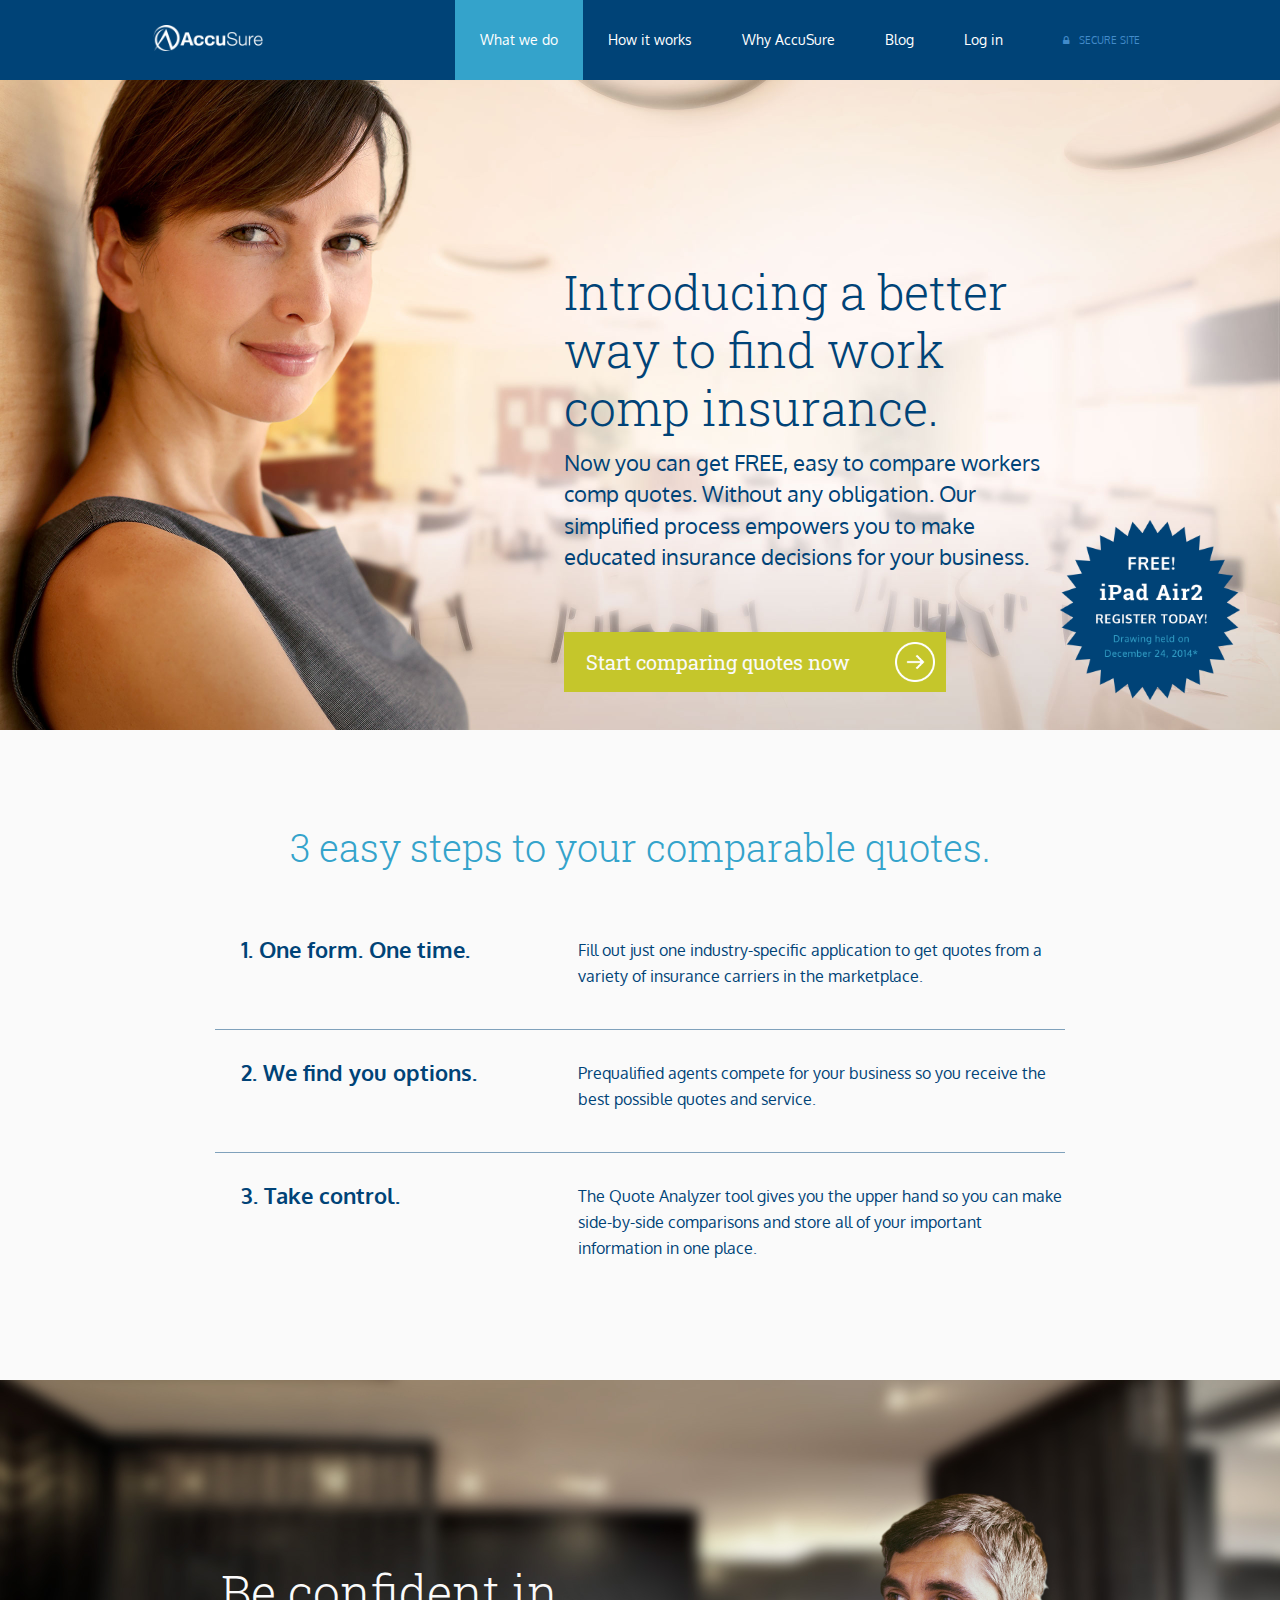
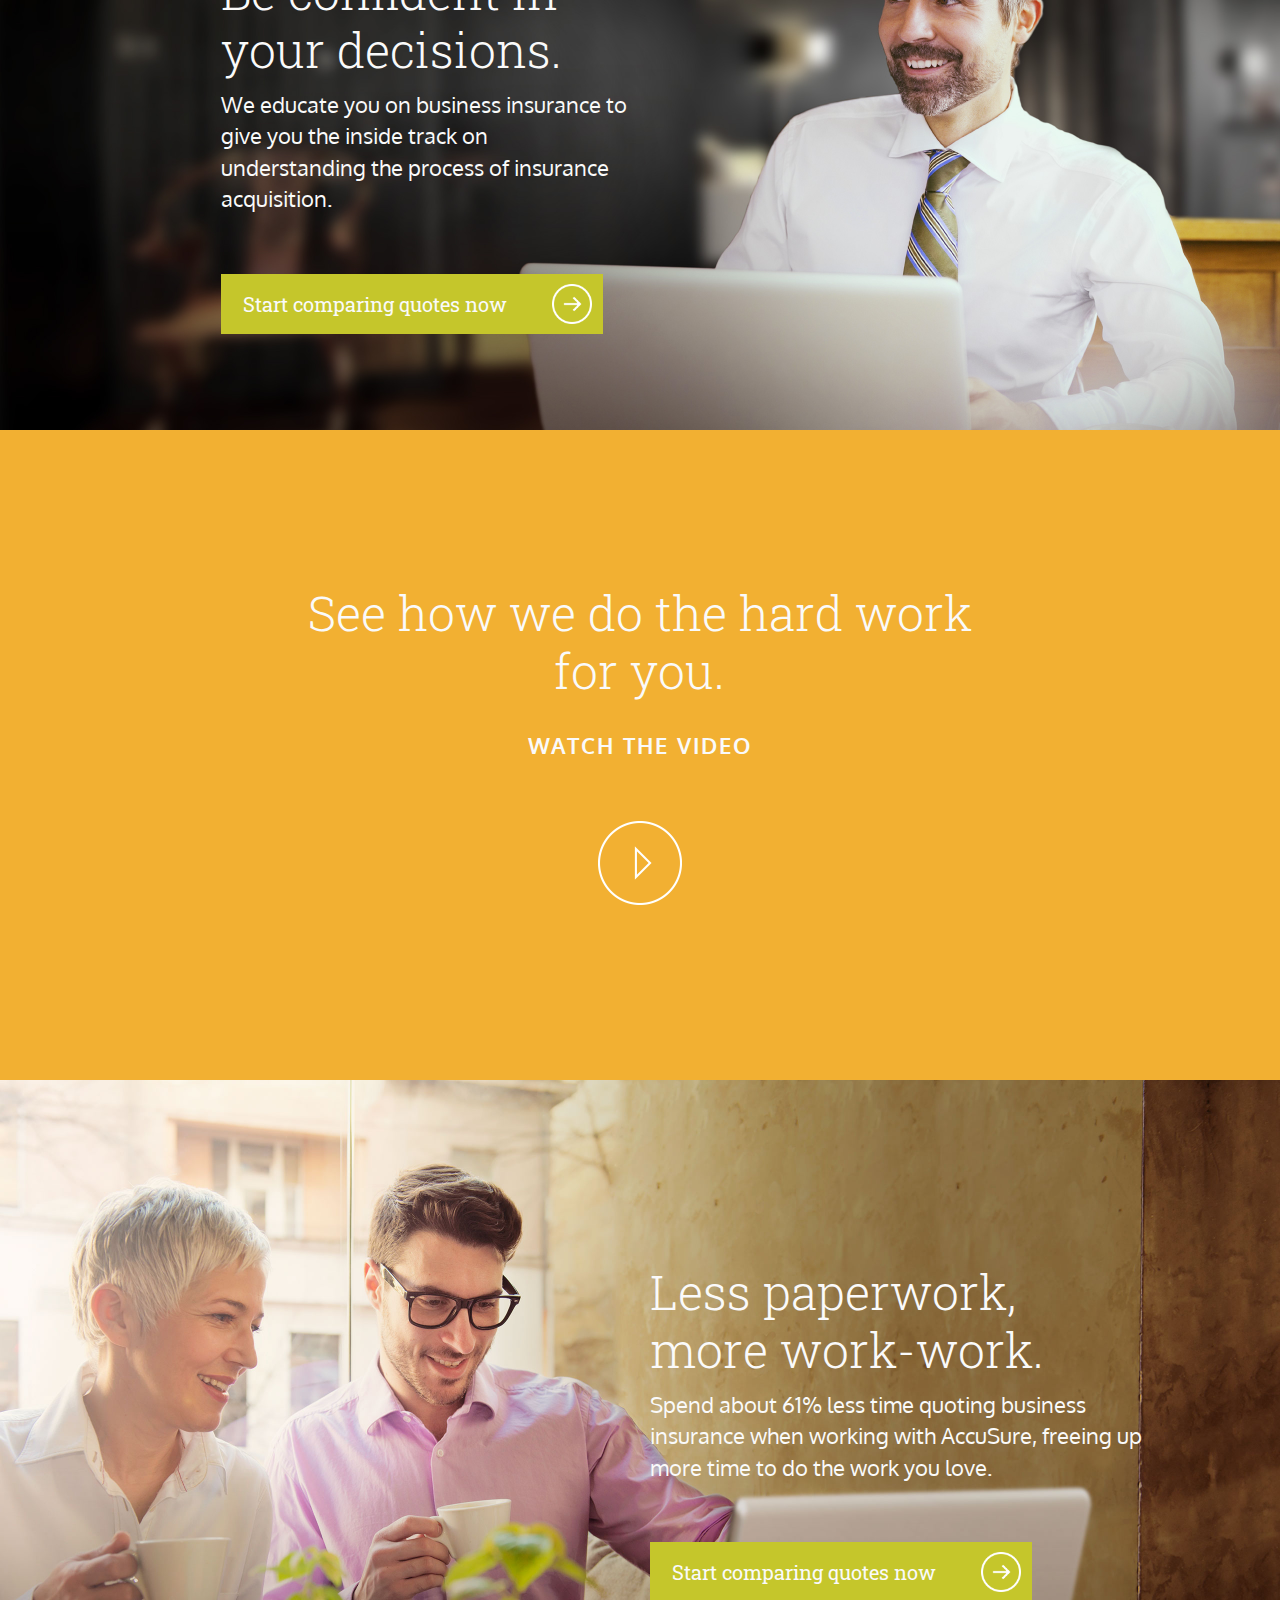
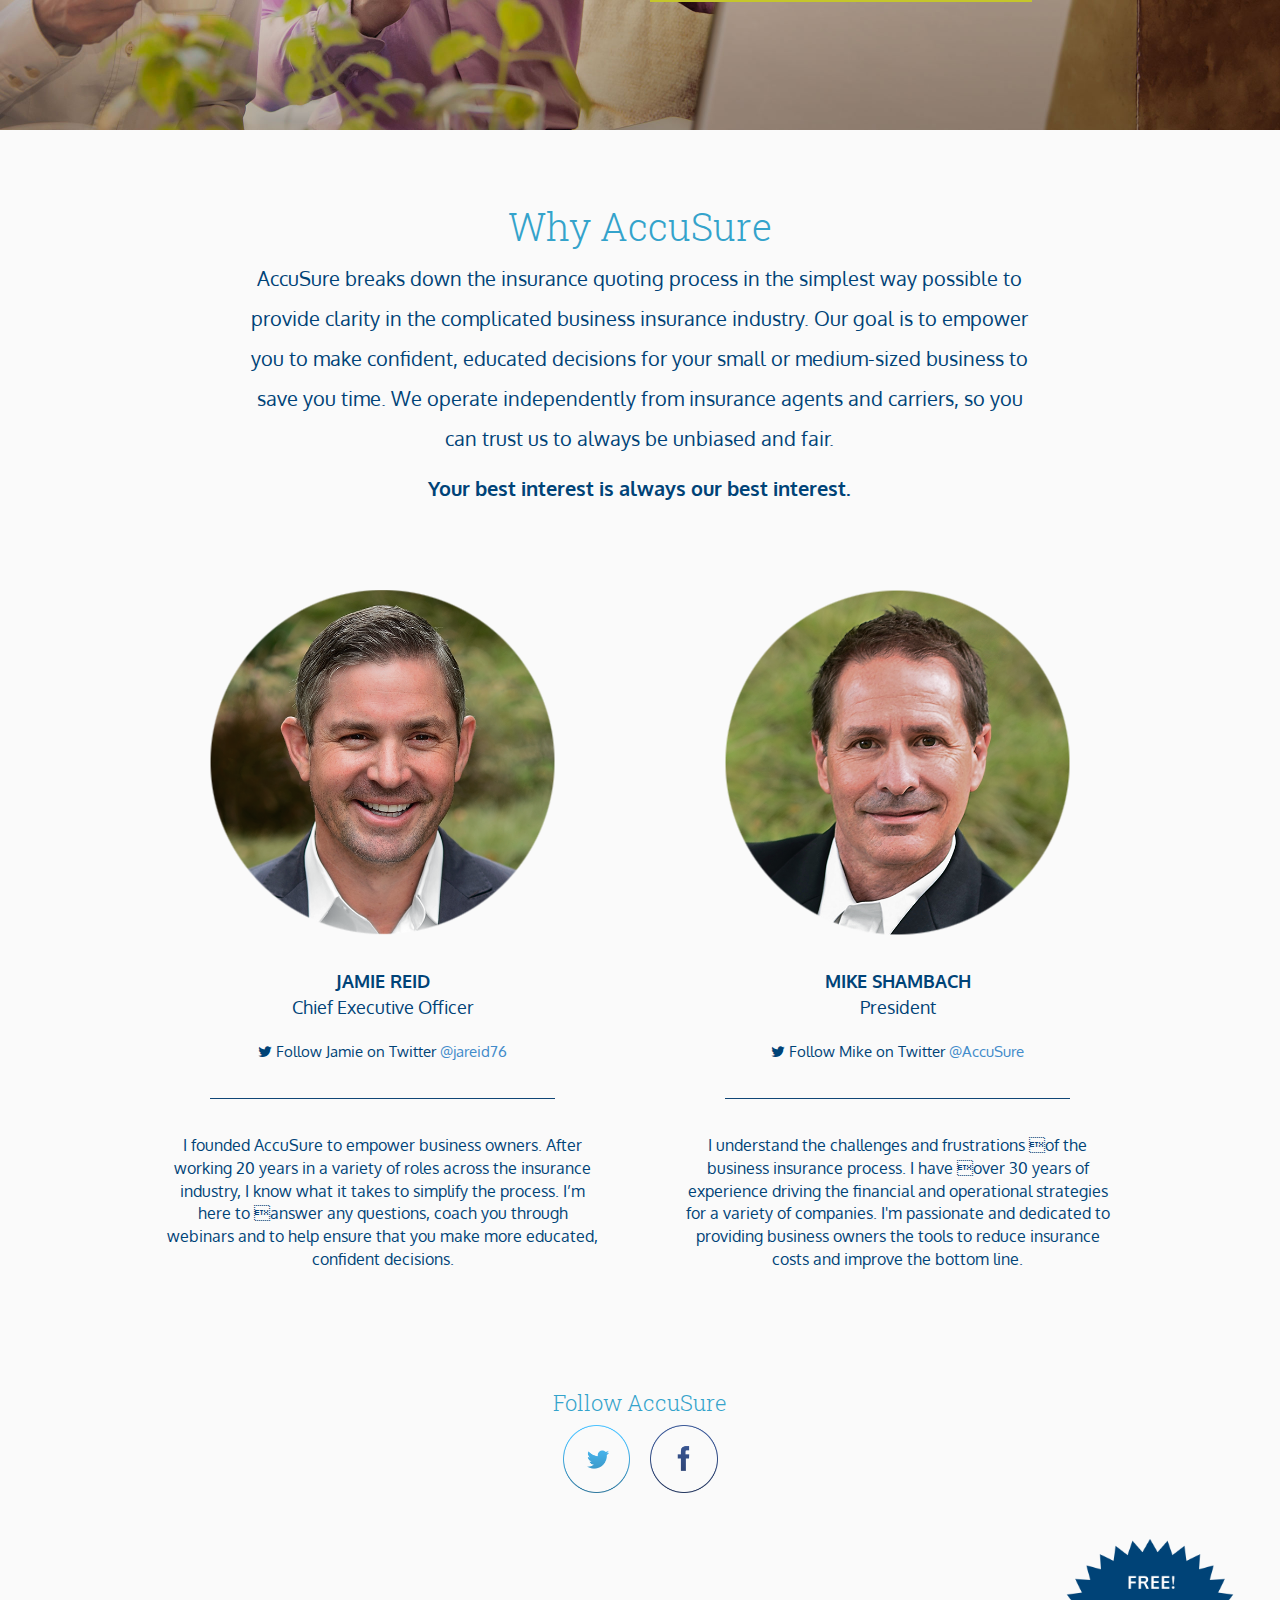
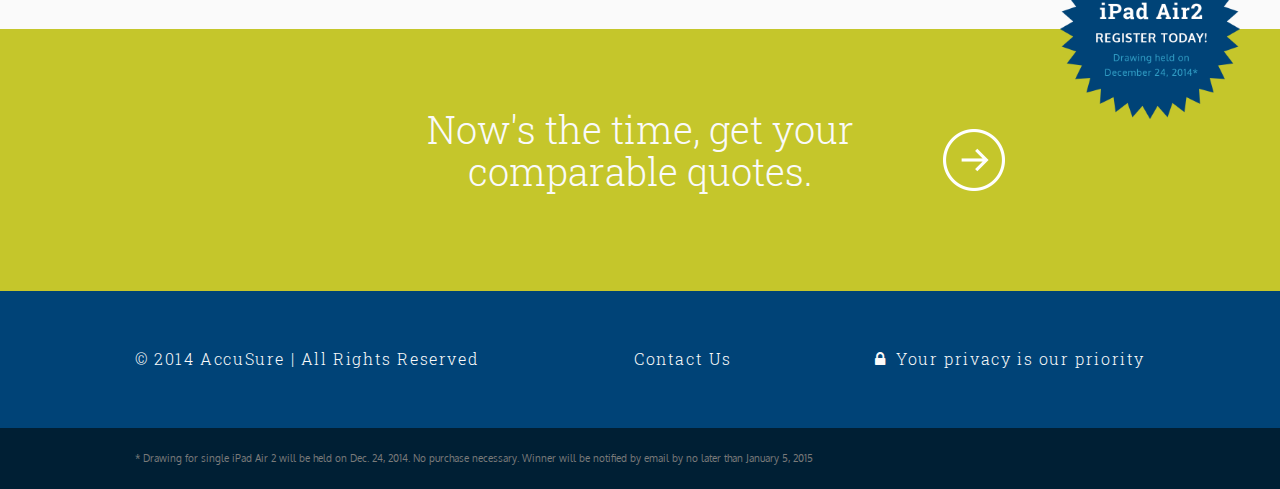
==== commit 5dba44ab: "Scrollspy for agents page" ====
--- a/index.html
+++ b/index.html
@@ -50,7 +50,7 @@
     </script>
     <noscript><img height="1" width="1" alt="" style="display:none" src="https://www.facebook.com/tr?id=545200462278156&amp;ev=PixelInitialized" /></noscript>
   </head>
-  <body data-spy="scroll" data-target=".navbar" data-offset="100">
+  <body data-spy="scroll" data-target=".navbar" data-offset="90">
     <div class="navbar navbar-fixed-top navbar-inverse" role="navigation">
       <div class="container">
         <div class="navbar-header">
@@ -64,9 +64,9 @@
         </div> <!-- /navbar-header -->
         <div class="collapse navbar-collapse">
           <ul class="nav navbar-nav navbar-right">
-            <li class="active"><a href="#banner" class="banner">What we do</a></li>
-            <li><a href="#video" class="video">How it works</a></li>
-            <li><a href="#why" class="why">Why AccuSure</a></li>
+            <li class="active"><a href="#banner">What we do</a></li>
+            <li><a href="#video">How it works</a></li>
+            <li><a href="#why">Why AccuSure</a></li>
             <li><a href="http://blog.accusure.com/" target="_blank">Blog</a></li>
             <li><a href="https://www.accusure.com/users/sign_in">Log in</a></li>
             <li><small class="secure"><a href="pdf/Privacy_Policy.pdf"><span class="fa fa-lock"></span>Secure Site</a></small></li>
--- a/css/stylesheets/styles.css
+++ b/css/stylesheets/styles.css
@@ -1 +1 @@
-@font-face{font-family:'icomoon';src:url("../fonts/icomoon.eot?gs6d94");src:url("../fonts/icomoon.eot?#iefixgs6d94") format("embedded-opentype"),url("../fonts/icomoon.woff?gs6d94") format("woff"),url("../fonts/icomoon.ttf?gs6d94") format("truetype"),url("../fonts/icomoon.svg?gs6d94#icomoon") format("svg");font-weight:normal;font-style:normal}[class^="icon-"],[class*=" icon-"]{font-family:'icomoon';speak:none;font-style:normal;font-weight:normal;font-variant:normal;text-transform:none;line-height:1;-webkit-font-smoothing:antialiased;-moz-osx-font-smoothing:grayscale}.icon-arrow:before{content:"\e600"}.icon-twitter:before{content:"\e601"}.icon-fb:before{content:"\e602"}body{background:#f2e7db;font-family:'Oxygen', sans-serif}.navbar,.main-container{width:1280px;margin:0 auto}hr{border-color:#0f4576;margin:35px 0}p{font-size:22px;font-family:'Oxygen', sans-serif}h1,h2{font-family:'Roboto Slab', serif;font-weight:300}h1{font-size:48px;line-height:58px}h2{font-size:38px;color:#34a3cb}h3{font-size:24px;font-weight:700}.fa-lock{margin-right:10px}.nav .secure{padding:33px 15px 33px 35px;display:block;color:#668ead;text-transform:uppercase;font-size:10px}.btn{font-family:'Roboto Slab', serif;font-size:20px;color:#fafafa;text-align:left;border-radius:0 !important}.btn span{vertical-align:middle}.btn .icon-arrow{font-size:40px;float:right}.btn img{width:40px;display:inline-block;margin-left:40px}footer{background:#004377;color:#fafafa;padding:51px 0}footer p{margin:0;font-size:16px;font-family:'Roboto Slab', serif;font-weight:300;letter-spacing:0.1em}footer .secure{font-size:16px}footer a{color:#fafafa}footer a:hover{color:#34a3cb}footer .icon-twitter,footer .icon-fb{font-size:43px}footer li{vertical-align:middle}#fine-print{background:#001f34}#fine-print small{color:#7a7a7a;font-size:10px}#start{padding:60px 0;height:auto}#start h2{color:#fafafa}#start .img-responsive{padding:40px 0;width:62px;margin-left:-50px}
+@font-face{font-family:'icomoon';src:url("../fonts/icomoon.eot?gs6d94");src:url("../fonts/icomoon.eot?#iefixgs6d94") format("embedded-opentype"),url("../fonts/icomoon.woff?gs6d94") format("woff"),url("../fonts/icomoon.ttf?gs6d94") format("truetype"),url("../fonts/icomoon.svg?gs6d94#icomoon") format("svg");font-weight:normal;font-style:normal}[class^="icon-"],[class*=" icon-"]{font-family:'icomoon';speak:none;font-style:normal;font-weight:normal;font-variant:normal;text-transform:none;line-height:1;-webkit-font-smoothing:antialiased;-moz-osx-font-smoothing:grayscale}.icon-arrow:before{content:"\e600"}.icon-twitter:before{content:"\e601"}.icon-fb:before{content:"\e602"}body{background:#f2e7db;font-family:'Oxygen', sans-serif}.navbar,.main-container{width:1280px;margin:0 auto}hr{border-color:#0f4576;margin:35px 0}p{font-size:22px;font-family:'Oxygen', sans-serif}h1,h2{font-family:'Roboto Slab', serif;font-weight:300}h1{font-size:48px;line-height:58px}h2{font-size:38px;color:#34a3cb}h3{font-size:22px;font-weight:700}.fa-lock{margin-right:10px}.nav .secure{padding:33px 15px 33px 35px;display:block;color:#668ead;text-transform:uppercase;font-size:10px}.btn{font-family:'Roboto Slab', serif;font-size:20px;color:#fafafa;text-align:left;padding:9px 10px 9px 21px;border-radius:0 !important}.btn span{vertical-align:middle}.btn .icon-arrow{font-size:40px;float:right}.btn img{width:40px;display:inline-block;margin-left:40px}.btn:hover{color:#fafafa}.brand img{width:110px}footer{background:#004377;color:#fafafa;padding:57px 0}footer p{margin:0;font-size:16px;font-family:'Roboto Slab', serif;font-weight:300;letter-spacing:0.1em}footer .secure{font-size:16px}footer a{color:#fafafa}footer a:hover{color:#34a3cb}footer .icon-twitter,footer .icon-fb{font-size:52px}footer li{vertical-align:middle}footer ul{margin-top:-17px}#fine-print{background:#001f34}#fine-print small{color:#7a7a7a;font-size:10px}#start{padding:60px 0;height:auto}#start h2{color:#fafafa}#start .img-responsive{padding:40px 0;width:62px;margin-left:-50px}
--- a/css/stylesheets/business.css
+++ b/css/stylesheets/business.css
@@ -1 +1 @@
-@font-face{font-family:'icomoon';src:url("../fonts/icomoon.eot?gs6d94");src:url("../fonts/icomoon.eot?#iefixgs6d94") format("embedded-opentype"),url("../fonts/icomoon.woff?gs6d94") format("woff"),url("../fonts/icomoon.ttf?gs6d94") format("truetype"),url("../fonts/icomoon.svg?gs6d94#icomoon") format("svg");font-weight:normal;font-style:normal}[class^="icon-"],[class*=" icon-"]{font-family:'icomoon';speak:none;font-style:normal;font-weight:normal;font-variant:normal;text-transform:none;line-height:1;-webkit-font-smoothing:antialiased;-moz-osx-font-smoothing:grayscale}.icon-arrow:before{content:"\e600"}.icon-twitter:before{content:"\e601"}.icon-fb:before{content:"\e602"}body{position:relative;padding-top:80px}.brand{margin:25px 0 29px 13px;display:block}.brand img{width:110px}.btn{background:#c5c62b}.btn:hover{background:#b8b928}section{height:650px}.content{color:#fafafa;margin-top:183px}.bottom{margin-top:59px}#banner{background:url("../images/business/biz-banner1.jpg") no-repeat;background-size:cover;height:650px;position:relative}#banner h1,#banner p{color:#004377}#banner .starburst{width:180px;position:absolute;right:40px;bottom:30px}#banner2{background:url("../images/business/biz-banner2.jpg") no-repeat;background-size:cover;height:650px}#banner3{background:url("../images/business/biz-banner3.jpg") no-repeat;background-size:cover;height:650px}#banner4{background:url("../images/sample4.jpg") no-repeat;background-size:cover;height:650px;padding-top:10%}#features{background:#fafafa;padding-top:77px}#features hr{border-color:#7fa1bb;width:85%;margin:0 auto}#features .item{padding:30px 0}#features .item p{line-height:26px}#features .item .col-md-5{padding-left:35px}#features h2{margin-bottom:1em}#features h3{margin:0;color:#004377}#features p{font-size:16px;color:#004377}#why{background:#fafafa;padding-top:56px;height:420px}#why .col-md-10{padding:0 32px}#why h2{color:#34a3cb}#why p{color:#004377;line-height:2;font-size:20px}#why .btn{margin-top:20%}#video{padding-top:134px;background:#f2b032;color:#fafafa}#video p{text-transform:uppercase;font-weight:700;letter-spacing:2px;margin:30px 0 60px 0}#video .play{background:url("../images/play.png") no-repeat 0 0;width:84px;height:84px;display:block;margin:0 auto}#video .play:hover{background-position:0 -94px}#video-popup .modal-dialog{width:750px}#video-popup .modal-header{border:none}#team{background:#fafafa;padding-bottom:8%;padding-top:40px;height:auto}#team img{margin-bottom:34px}#team p{font-size:18px;color:#004377;margin:0}#team .description{font-size:16px;padding:0 32px}#team .follow{font-size:15px;margin:21px 0 0 0}#team .name{line-height:21px;text-transform:uppercase;font-weight:700}#team .details{padding:0 75px}#team .social{margin-top:100px}#team .social h3{font-family:'Roboto Slab', serif;font-weight:300;color:#34a3cb}#start{background:#c5c62b;position:relative}#start:hover{background:#b0b126}#start .starburst{width:180px;position:absolute;right:40px;top:-90px}
+@font-face{font-family:'icomoon';src:url("../fonts/icomoon.eot?gs6d94");src:url("../fonts/icomoon.eot?#iefixgs6d94") format("embedded-opentype"),url("../fonts/icomoon.woff?gs6d94") format("woff"),url("../fonts/icomoon.ttf?gs6d94") format("truetype"),url("../fonts/icomoon.svg?gs6d94#icomoon") format("svg");font-weight:normal;font-style:normal}[class^="icon-"],[class*=" icon-"]{font-family:'icomoon';speak:none;font-style:normal;font-weight:normal;font-variant:normal;text-transform:none;line-height:1;-webkit-font-smoothing:antialiased;-moz-osx-font-smoothing:grayscale}.icon-arrow:before{content:"\e600"}.icon-twitter:before{content:"\e601"}.icon-fb:before{content:"\e602"}body{position:relative;padding-top:80px}.brand{margin:25px 0 29px 13px;display:block}.btn{background:#c5c62b}.btn:hover{background:#b8b928}section{height:650px}.content{color:#fafafa;margin-top:183px}.bottom{margin-top:59px}#banner{background:url("../images/business/biz-banner1.jpg") no-repeat;background-size:cover;height:650px;position:relative}#banner h1,#banner p{color:#004377}#banner .starburst{width:180px;position:absolute;right:40px;bottom:30px}#banner2{background:url("../images/business/biz-banner2.jpg") no-repeat;background-size:cover;height:650px}#banner3{background:url("../images/business/biz-banner3.jpg") no-repeat;background-size:cover;height:650px}#banner4{background:url("../images/sample4.jpg") no-repeat;background-size:cover;height:650px;padding-top:10%}#features{background:#fafafa;padding-top:77px}#features hr{border-color:#7fa1bb;width:85%;margin:0 auto}#features .item{padding:30px 0}#features .item p{line-height:26px}#features .item .col-md-5{padding-left:35px}#features h2{margin-bottom:1em}#features h3{margin:0;color:#004377}#features p{font-size:16px;color:#004377}#why{background:#fafafa;padding-top:56px;height:420px}#why .col-md-10{padding:0 32px}#why h2{color:#34a3cb}#why p{color:#004377;line-height:2;font-size:20px}#why .btn{margin-top:20%}#video{padding-top:134px;background:#f2b032;color:#fafafa}#video p{text-transform:uppercase;font-weight:700;letter-spacing:2px;margin:30px 0 60px 0}#video .play{background:url("../images/play.png") no-repeat 0 0;width:84px;height:84px;display:block;margin:0 auto}#video .play:hover{background-position:0 -94px}#video-popup .modal-dialog{width:750px}#video-popup .modal-header{border:none}#team{background:#fafafa;padding-bottom:8%;padding-top:40px;height:auto}#team img{margin-bottom:34px}#team p{font-size:18px;color:#004377;margin:0}#team .description{font-size:16px;padding:0 32px}#team .follow{font-size:15px;margin:21px 0 0 0}#team .name{line-height:21px;text-transform:uppercase;font-weight:700}#team .details{padding:0 75px}#team .social{margin-top:100px}#team .social h3{font-family:'Roboto Slab', serif;font-weight:300;color:#34a3cb}#start{background:#c5c62b;position:relative}#start:hover{background:#b0b126}#start .starburst{width:180px;position:absolute;right:40px;top:-90px}
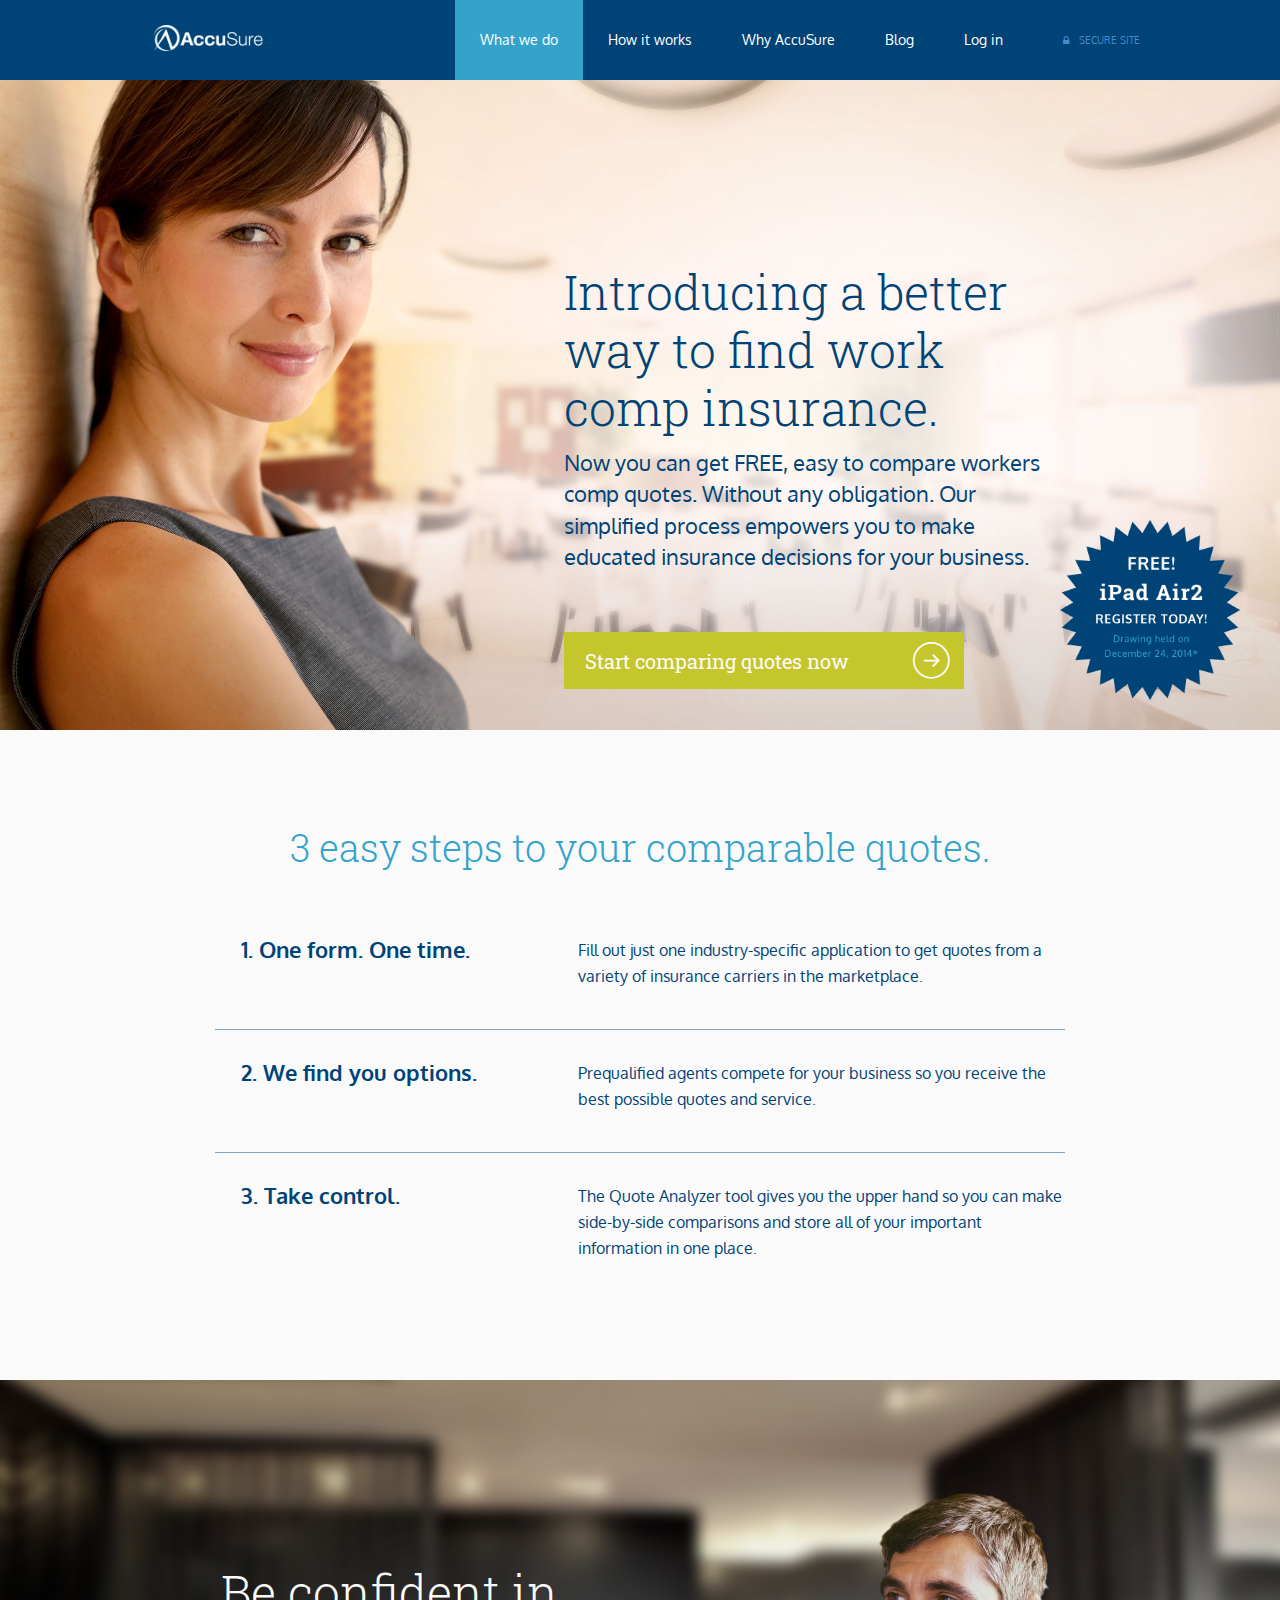
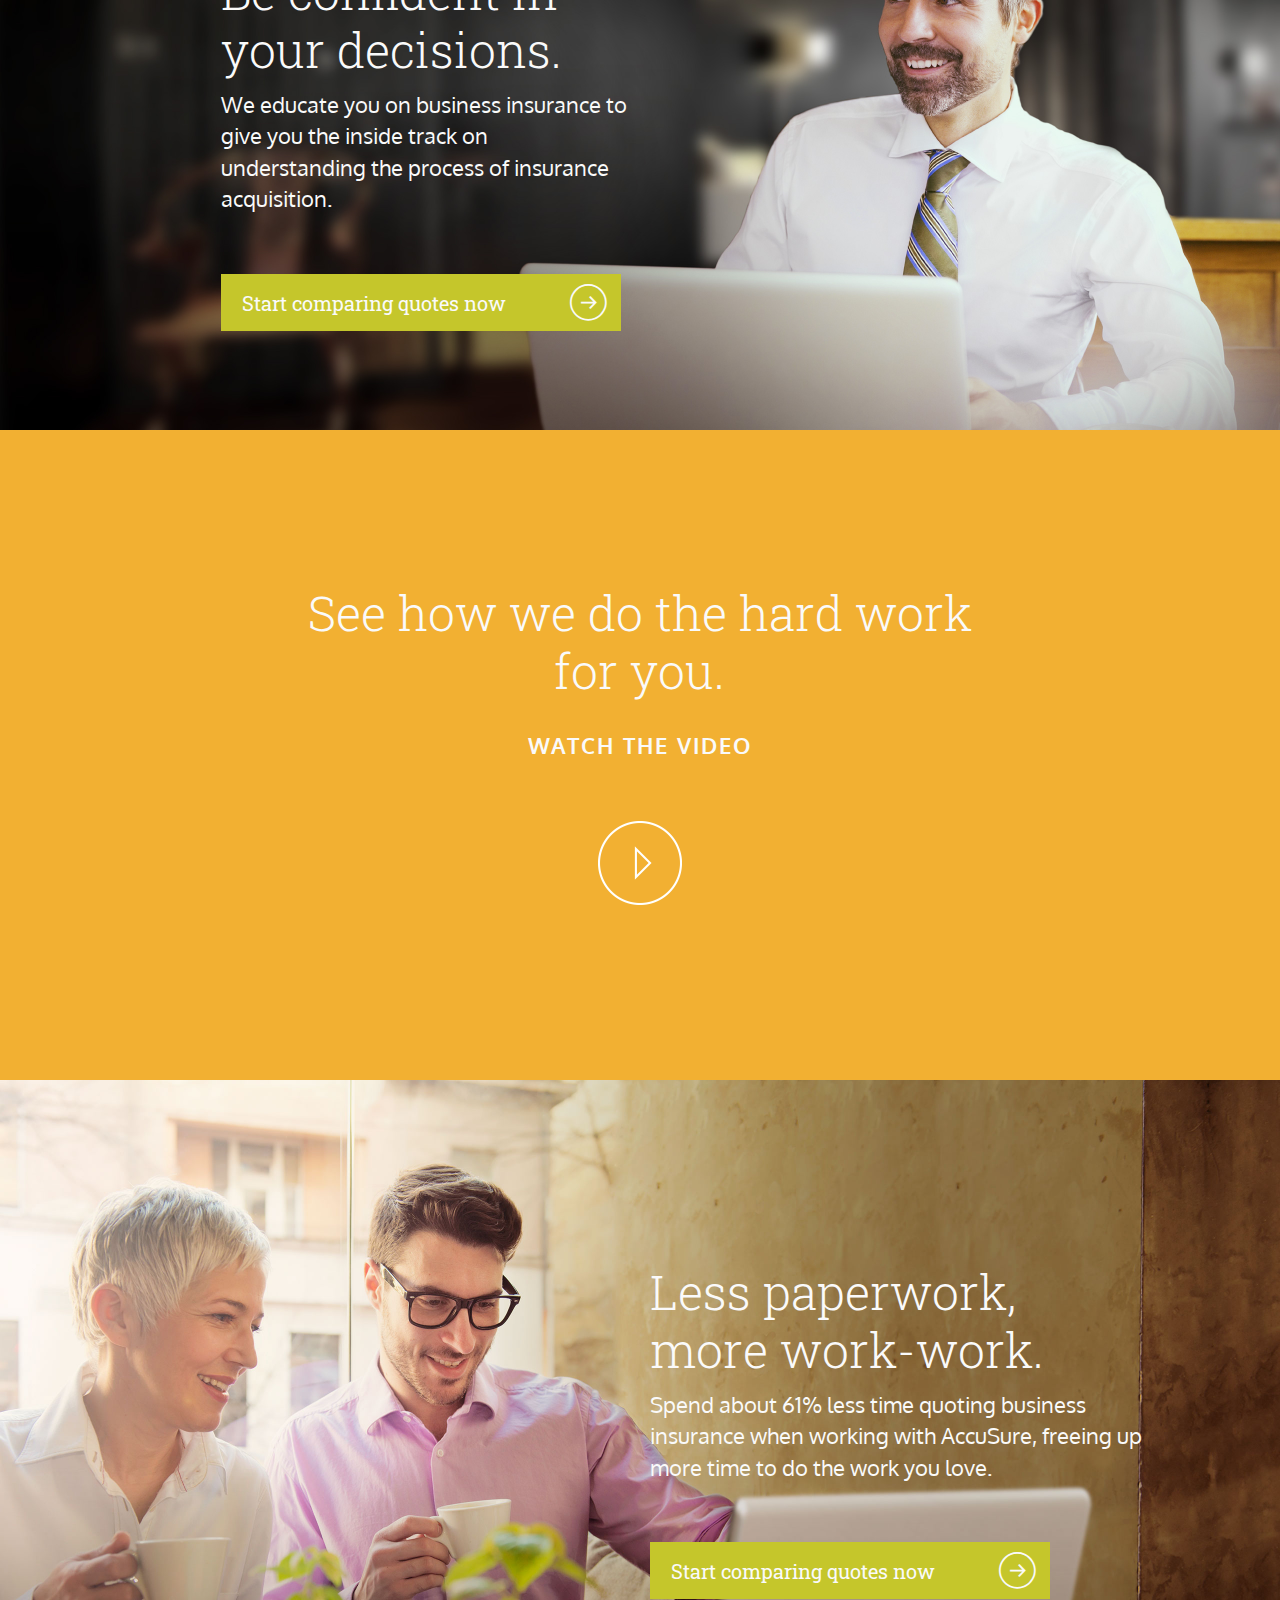
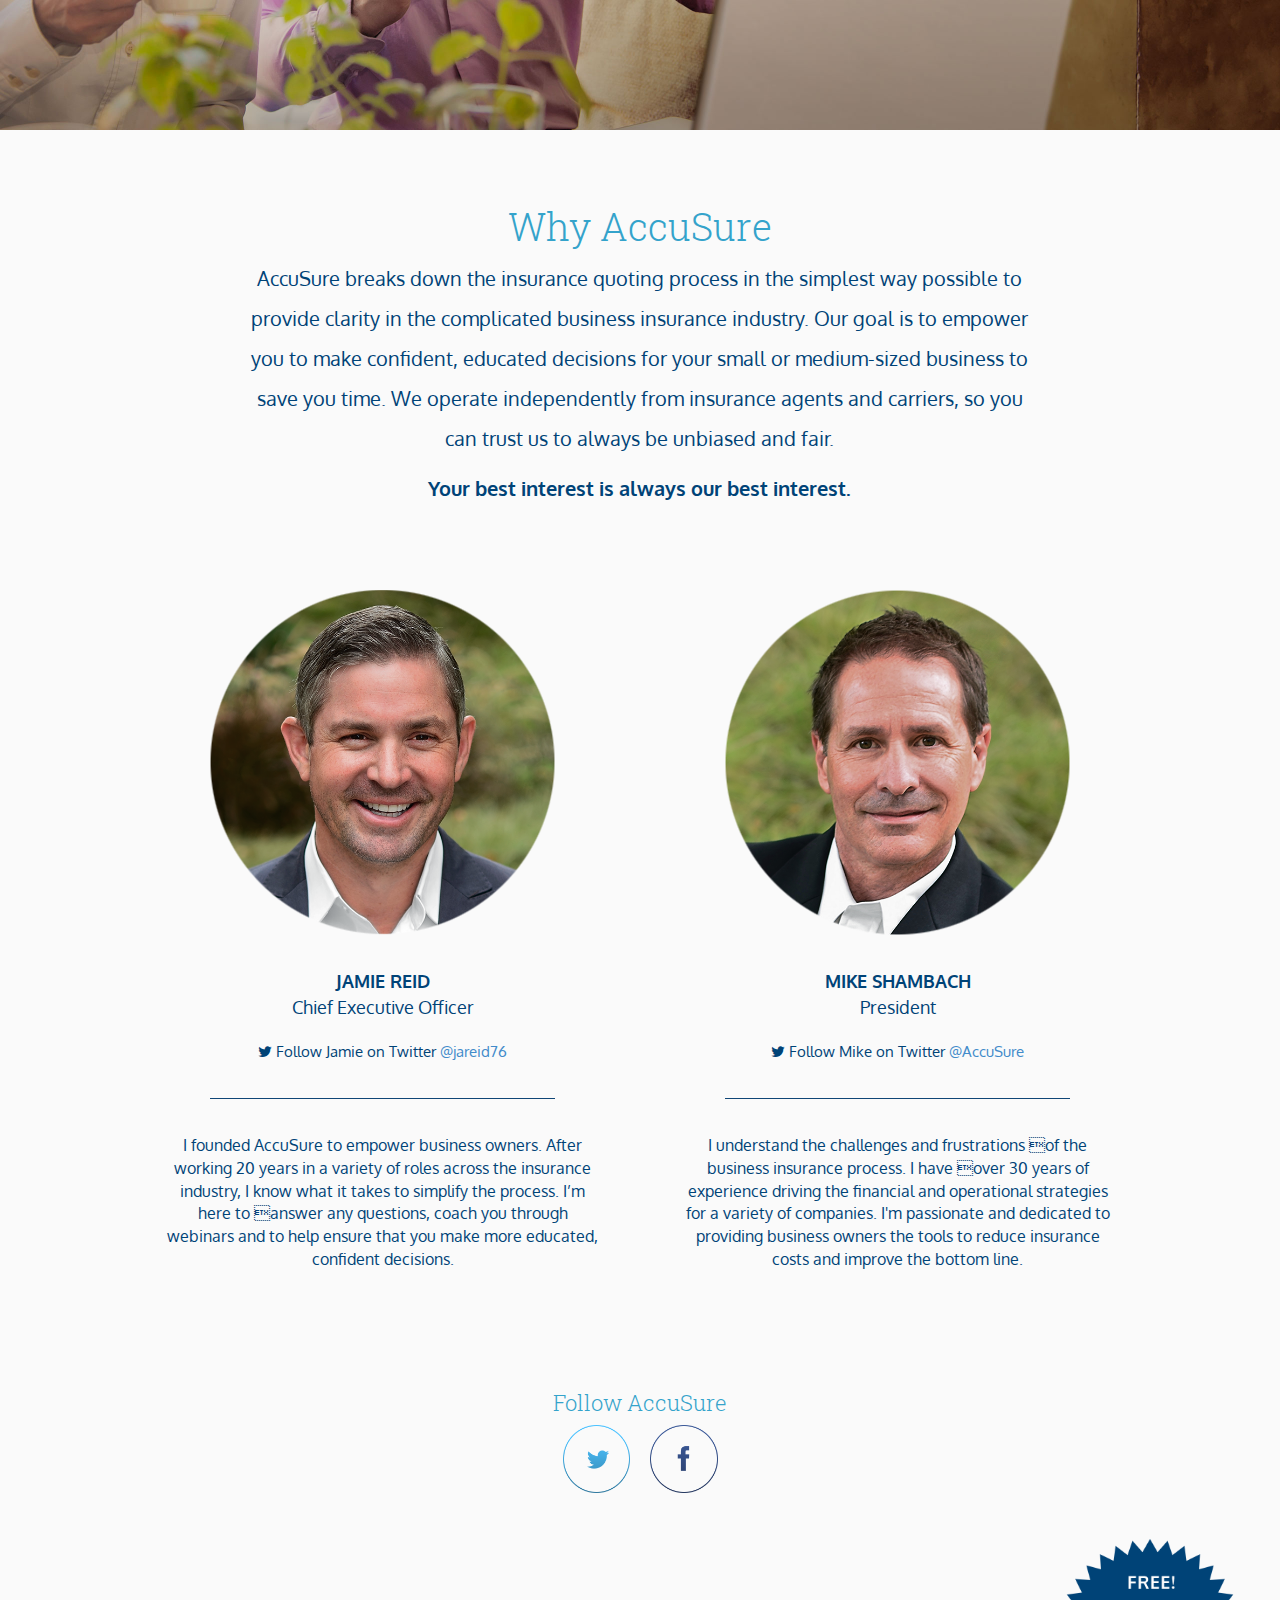
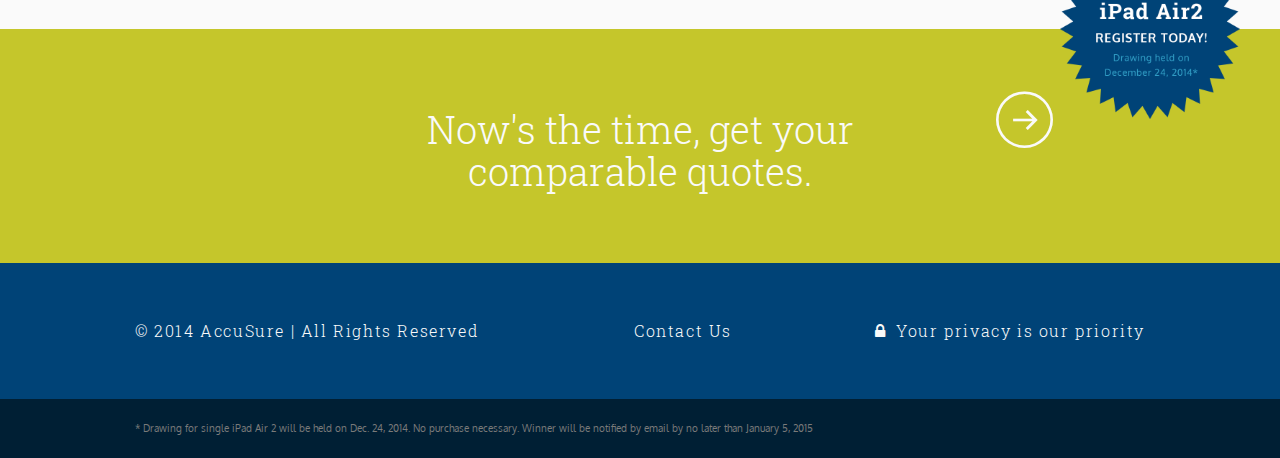
==== commit fac3f57d: "Mobile Fixes + Tweak Business Page Components" ====
--- a/index.html
+++ b/index.html
@@ -84,7 +84,7 @@
                 <h1>Introducing a better way to find work comp insurance.</h1>
                 <p>Now you can get FREE, easy to compare workers comp quotes. Without any obligation. Our simplified process empowers you to make educated insurance decisions for your business.</p>
                 <div class="bottom">
-                  <a href="http://accusure.com/signups/new" id='cta1' class="btn btn-lg"><span>Start comparing quotes now</span> <img src="css/images/arrow.png" class="img-responsive" /></a>
+                  <a href="http://accusure.com/signups/new" id="cta1" class="btn btn-lg"><span>Start comparing quotes now</span> <span class="icon-arrow"></span></a>
                 </div>
               </div>
             </div>
@@ -149,7 +149,7 @@
                 <h1>Be confident in</br>your decisions. </h1>
                 <p>We educate you on business insurance to give you the inside track on understanding the process of insurance acquisition.</p>
                 <div class="bottom">
-                  <a href="http://accusure.com/signups/new" id='cta2' class="btn btn-lg"><span>Start comparing quotes now</span> <img src="css/images/arrow.png" class="img-responsive" /></a>
+                  <a href="http://accusure.com/signups/new" id="cta2" class="btn btn-lg"><span>Start comparing quotes now</span> <span class="icon-arrow"></span></a>
                 </div>
               </div>
             </div>
@@ -177,7 +177,7 @@
                 <h1>Less paperwork,</br>more work-work.</h1>
                 <p>Spend about 61% less time quoting business insurance when working with AccuSure, freeing up more time to do the work you love.</p>
                 <div class="bottom">
-                  <a href="http://accusure.com/signups/new" id='cta3' class="btn btn-lg"><span>Start comparing quotes now</span> <img src="css/images/arrow.png" class="img-responsive" /></a>
+                  <a href="http://accusure.com/signups/new" id="cta3" class="btn btn-lg"><span>Start comparing quotes now</span> <span class="icon-arrow"></span></a>
                 </div>
               </div>
             </div>
@@ -241,7 +241,7 @@
         </div> <!-- /container -->
       </section> <!-- /#team -->
       
-      <a href="http://accusure.com/signups/new" id='cta4'>
+      <a href="http://accusure.com/signups/new" id="cta4">
         <section id="start">
           <div class="container">
             <div class="row">
@@ -249,7 +249,7 @@
                 <h2>Now's the time, get your comparable quotes.</h2>
               </div>
               <div class="col-md-1 col-xs-4 col-xs-offset-4 col-sm-2 col-sm-offset-1">
-                <img src="css/images/arrow.png" class="img-responsive" />
+                <span class="icon-arrow"></span>
               </div>
             </div> <!-- /row -->
           </div> <!-- /container -->
--- a/css/stylesheets/styles.css
+++ b/css/stylesheets/styles.css
@@ -1 +1 @@
-@font-face{font-family:'icomoon';src:url("../fonts/icomoon.eot?gs6d94");src:url("../fonts/icomoon.eot?#iefixgs6d94") format("embedded-opentype"),url("../fonts/icomoon.woff?gs6d94") format("woff"),url("../fonts/icomoon.ttf?gs6d94") format("truetype"),url("../fonts/icomoon.svg?gs6d94#icomoon") format("svg");font-weight:normal;font-style:normal}[class^="icon-"],[class*=" icon-"]{font-family:'icomoon';speak:none;font-style:normal;font-weight:normal;font-variant:normal;text-transform:none;line-height:1;-webkit-font-smoothing:antialiased;-moz-osx-font-smoothing:grayscale}.icon-arrow:before{content:"\e600"}.icon-twitter:before{content:"\e601"}.icon-fb:before{content:"\e602"}body{background:#f2e7db;font-family:'Oxygen', sans-serif}.navbar,.main-container{width:1280px;margin:0 auto}hr{border-color:#0f4576;margin:35px 0}p{font-size:22px;font-family:'Oxygen', sans-serif}h1,h2{font-family:'Roboto Slab', serif;font-weight:300}h1{font-size:48px;line-height:58px}h2{font-size:38px;color:#34a3cb}h3{font-size:22px;font-weight:700}.fa-lock{margin-right:10px}.nav .secure{padding:33px 15px 33px 35px;display:block;color:#668ead;text-transform:uppercase;font-size:10px}.btn{font-family:'Roboto Slab', serif;font-size:20px;color:#fafafa;text-align:left;padding:9px 10px 9px 21px;border-radius:0 !important}.btn span{vertical-align:middle}.btn .icon-arrow{font-size:40px;float:right}.btn img{width:40px;display:inline-block;margin-left:40px}.btn:hover{color:#fafafa}.brand img{width:110px}footer{background:#004377;color:#fafafa;padding:57px 0}footer p{margin:0;font-size:16px;font-family:'Roboto Slab', serif;font-weight:300;letter-spacing:0.1em}footer .secure{font-size:16px}footer a{color:#fafafa}footer a:hover{color:#34a3cb}footer .icon-twitter,footer .icon-fb{font-size:52px}footer li{vertical-align:middle}footer ul{margin-top:-17px}#fine-print{background:#001f34}#fine-print small{color:#7a7a7a;font-size:10px}#start{padding:60px 0;height:auto}#start h2{color:#fafafa}#start .img-responsive{padding:40px 0;width:62px;margin-left:-50px}
+@font-face{font-family:'icomoon';src:url("../fonts/icomoon.eot?gs6d94");src:url("../fonts/icomoon.eot?#iefixgs6d94") format("embedded-opentype"),url("../fonts/icomoon.woff?gs6d94") format("woff"),url("../fonts/icomoon.ttf?gs6d94") format("truetype"),url("../fonts/icomoon.svg?gs6d94#icomoon") format("svg");font-weight:normal;font-style:normal}[class^="icon-"],[class*=" icon-"]{font-family:'icomoon';speak:none;font-style:normal;font-weight:normal;font-variant:normal;text-transform:none;line-height:1;-webkit-font-smoothing:antialiased;-moz-osx-font-smoothing:grayscale}.icon-arrow:before{content:"\e600"}.icon-twitter:before{content:"\e601"}.icon-fb:before{content:"\e602"}body{background:#f2e7db;font-family:'Oxygen', sans-serif}.navbar,.main-container{width:1280px;margin:0 auto}hr{border-color:#0f4576;margin:35px 0}p{font-size:22px;font-family:'Oxygen', sans-serif}h1,h2{font-family:'Roboto Slab', serif;font-weight:300}h1{font-size:48px;line-height:58px}h2{font-size:38px}h3{font-size:22px;font-weight:700}.fa-lock{margin-right:10px}.btn{font-family:'Roboto Slab', serif;font-size:20px;color:#fafafa;width:400px;text-align:left;padding:8px 0 7px 20px;border-radius:0 !important}.btn span{vertical-align:middle}.btn .icon-arrow{font-size:40px}.btn img{width:40px;display:inline-block;margin-left:40px}.btn:hover{color:#fafafa}.brand{display:block}.brand img{width:110px}footer{background:#004377;color:#fafafa;padding:57px 0}footer p{margin:0;font-size:16px;font-family:'Roboto Slab', serif;font-weight:300;letter-spacing:0.1em}footer .secure{font-size:16px}footer a{color:#fafafa}footer a:hover{color:#34a3cb}footer .icon-twitter,footer .icon-fb{font-size:52px}footer ul{margin-top:-17px}footer ul li{vertical-align:middle;padding:0 !important}#fine-print{background:#001f34}#fine-print small{color:#7a7a7a;font-size:10px}#start{height:auto;color:#fafafa}#start .img-responsive{padding:40px 0;width:62px;margin-left:-50px}#start .icon-arrow{font-size:62px}.navbar-toggle{border:none;margin-right:5px}
--- a/css/stylesheets/business.css
+++ b/css/stylesheets/business.css
@@ -1 +1 @@
-@font-face{font-family:'icomoon';src:url("../fonts/icomoon.eot?gs6d94");src:url("../fonts/icomoon.eot?#iefixgs6d94") format("embedded-opentype"),url("../fonts/icomoon.woff?gs6d94") format("woff"),url("../fonts/icomoon.ttf?gs6d94") format("truetype"),url("../fonts/icomoon.svg?gs6d94#icomoon") format("svg");font-weight:normal;font-style:normal}[class^="icon-"],[class*=" icon-"]{font-family:'icomoon';speak:none;font-style:normal;font-weight:normal;font-variant:normal;text-transform:none;line-height:1;-webkit-font-smoothing:antialiased;-moz-osx-font-smoothing:grayscale}.icon-arrow:before{content:"\e600"}.icon-twitter:before{content:"\e601"}.icon-fb:before{content:"\e602"}body{position:relative;padding-top:80px}.brand{margin:25px 0 29px 13px;display:block}.btn{background:#c5c62b}.btn:hover{background:#b8b928}section{height:650px}.content{color:#fafafa;margin-top:183px}.bottom{margin-top:59px}#banner{background:url("../images/business/biz-banner1.jpg") no-repeat;background-size:cover;height:650px;position:relative}#banner h1,#banner p{color:#004377}#banner .starburst{width:180px;position:absolute;right:40px;bottom:30px}#banner2{background:url("../images/business/biz-banner2.jpg") no-repeat;background-size:cover;height:650px}#banner3{background:url("../images/business/biz-banner3.jpg") no-repeat;background-size:cover;height:650px}#banner4{background:url("../images/sample4.jpg") no-repeat;background-size:cover;height:650px;padding-top:10%}#features{background:#fafafa;padding-top:77px}#features hr{border-color:#7fa1bb;width:85%;margin:0 auto}#features .item{padding:30px 0}#features .item p{line-height:26px}#features .item .col-md-5{padding-left:35px}#features h2{margin-bottom:1em}#features h3{margin:0;color:#004377}#features p{font-size:16px;color:#004377}#why{background:#fafafa;padding-top:56px;height:420px}#why .col-md-10{padding:0 32px}#why h2{color:#34a3cb}#why p{color:#004377;line-height:2;font-size:20px}#why .btn{margin-top:20%}#video{padding-top:134px;background:#f2b032;color:#fafafa}#video p{text-transform:uppercase;font-weight:700;letter-spacing:2px;margin:30px 0 60px 0}#video .play{background:url("../images/play.png") no-repeat 0 0;width:84px;height:84px;display:block;margin:0 auto}#video .play:hover{background-position:0 -94px}#video-popup .modal-dialog{width:750px}#video-popup .modal-header{border:none}#team{background:#fafafa;padding-bottom:8%;padding-top:40px;height:auto}#team img{margin-bottom:34px}#team p{font-size:18px;color:#004377;margin:0}#team .description{font-size:16px;padding:0 32px}#team .follow{font-size:15px;margin:21px 0 0 0}#team .name{line-height:21px;text-transform:uppercase;font-weight:700}#team .details{padding:0 75px}#team .social{margin-top:100px}#team .social h3{font-family:'Roboto Slab', serif;font-weight:300;color:#34a3cb}#start{background:#c5c62b;position:relative}#start:hover{background:#b0b126}#start .starburst{width:180px;position:absolute;right:40px;top:-90px}
+@font-face{font-family:'icomoon';src:url("../fonts/icomoon.eot?gs6d94");src:url("../fonts/icomoon.eot?#iefixgs6d94") format("embedded-opentype"),url("../fonts/icomoon.woff?gs6d94") format("woff"),url("../fonts/icomoon.ttf?gs6d94") format("truetype"),url("../fonts/icomoon.svg?gs6d94#icomoon") format("svg");font-weight:normal;font-style:normal}[class^="icon-"],[class*=" icon-"]{font-family:'icomoon';speak:none;font-style:normal;font-weight:normal;font-variant:normal;text-transform:none;line-height:1;-webkit-font-smoothing:antialiased;-moz-osx-font-smoothing:grayscale}.icon-arrow:before{content:"\e600"}.icon-twitter:before{content:"\e601"}.icon-fb:before{content:"\e602"}body{position:relative;padding-top:80px}.brand{margin:25px 13px}.btn{background:#c5c62b}.btn:hover{background:#b8b928}.btn .icon-arrow{margin-left:57px}section{height:650px}.content{color:#fafafa;margin-top:183px}.bottom{margin-top:59px}.nav .secure{padding:33px 15px 33px 35px;display:block;color:#668ead;text-transform:uppercase;font-size:10px}#banner{background:url("../images/business/biz-banner1.jpg") no-repeat;background-size:cover;height:650px;position:relative}#banner h1,#banner p{color:#004377}#banner .starburst{width:180px;position:absolute;right:40px;bottom:30px}#banner2{background:url("../images/business/biz-banner2.jpg") no-repeat;background-size:cover;height:650px}#banner3{background:url("../images/business/biz-banner3.jpg") no-repeat;background-size:cover;height:650px}#features{background:#fafafa;padding-top:77px}#features hr{border-color:#7fa1bb;width:85%;margin:0 auto}#features .item{padding:30px 0}#features .item p{line-height:26px}#features .item .col-md-5{padding-left:35px}#features h2{margin-bottom:1em;color:#34a3cb}#features h3{margin:0;color:#004377}#features p{font-size:16px;color:#004377}#why{background:#fafafa;padding-top:56px;height:420px}#why .col-md-10{padding:0 32px}#why h2{color:#34a3cb}#why p{color:#004377;line-height:2;font-size:20px}#why .btn{margin-top:20%}#video{padding-top:134px;background:#f2b032;color:#fafafa}#video p{text-transform:uppercase;font-weight:700;letter-spacing:2px;margin:30px 0 60px 0}#video .play{background:url("../images/play.png") no-repeat 0 0;width:84px;height:84px;display:block;margin:0 auto}#video .play:hover{background-position:0 -94px}#video-popup .modal-dialog{width:750px}#video-popup .modal-header{border:none}#team{background:#fafafa;padding-bottom:8%;padding-top:40px;height:auto}#team img{margin-bottom:34px}#team p{font-size:18px;color:#004377;margin:0}#team .description{font-size:16px;padding:0 32px}#team .follow{font-size:15px;margin:21px 0 0 0}#team .name{line-height:21px;text-transform:uppercase;font-weight:700}#team .details{padding:0 75px}#team .social{margin-top:100px}#team .social h3{font-family:'Roboto Slab', serif;font-weight:300;color:#34a3cb}#start{padding:60px 0;background:#c5c62b;position:relative}#start:hover{background:#b0b126}#start .starburst{width:180px;position:absolute;right:40px;top:-90px}@media (max-width: 480px){body{padding-top:50px}.navbar{min-height:50px}.brand{margin:15px}#banner .starburst{bottom:0;top:5px;right:20px;width:150px}hr{margin:27px 0}.btn{font-size:14px !important;margin-bottom:20px;width:310px}.btn .icon-arrow{font-size:30px}#features{padding:24px 15px 0 15px;text-align:center;background:#f2f2f2 !important}#features p{line-height:22px;margin:0}#features h2{margin:0}#features h3{margin-bottom:10px}#features .item{padding:26px 0}#features .col-md-5{padding-left:0 !important}#features .col-md-7{padding:0}#video-popup .modal-dialog{width:310px}#video-popup .modal-dialog #accusure-vid{height:300px !important}#video-popup .modal-body{padding:0}#video{padding:25px 0 30px 0;background:#f2b032 !important}#video h1{margin:0}#video p{margin:14px 0 16px 0}#video .play{width:50px;height:50px;background-size:100%}#video .play:hover{background-position:0 -55px}#why{padding:25px 0 30px 0;height:auto;background:#f2f2f2 !important}#why h2{margin:0}#why b{font-size:16px}#team{padding:30px 0 50px 0;background:#f2f2f2 !important}#team img{margin-bottom:14px}#team .follow{margin-top:11px !important}#team .details{padding:0 25px}#team .col-md-6{margin-bottom:55px}#team .col-md-6 p{font-size:12px}#team .col-md-6:nth-child(2){margin-bottom:25px}#team .social{margin-top:5px}#start{background:#c5c62b !important;text-align:center}#start img{margin:0 auto !important;width:50px;padding:30px 0 0 0}#start h2{margin:0}#start .starburst{width:150px;top:-130px;right:82px}footer .text-right,footer .text-center{text-align:left}footer p{font-size:13px !important}}#fine-print{padding:10px 15px}#fine-print p{line-height:1.3}@media only screen and (min-width: 768px) and (max-width: 1024px){.content{margin-top:30%}.btn{font-size:14px !important}#banner .starburst{width:150px;right:150px}#features{padding:50px 0}#features h2{margin-bottom:10px}#features .col-md-7{padding-right:0}#why{padding:50px 0}#team{padding-top:30px}#team .details{padding:0 25px}#team .social{margin-top:50px}#banner3 h1,#banner3 p{color:#000 !important}#start .starburst{width:150px}.nav>li>a{padding:30px 15px}footer .text-right,footer .text-center{text-align:left}}@media only screen and (min-device-width: 768px) and (max-device-width: 1024px) and (orientation: landscape){#banner .starburst{bottom:130px;right:30px}#banner2 p{font-size:19px}#banner3 h1,#banner3 p{color:#fafafa !important}#video .col-md-8{padding:0 80px}#team p.description{padding:0 30px}}
--- a/css/stylesheets/responsive.css
+++ b/css/stylesheets/responsive.css
@@ -1 +1 @@
-@font-face{font-family:'icomoon';src:url("../fonts/icomoon.eot?gs6d94");src:url("../fonts/icomoon.eot?#iefixgs6d94") format("embedded-opentype"),url("../fonts/icomoon.woff?gs6d94") format("woff"),url("../fonts/icomoon.ttf?gs6d94") format("truetype"),url("../fonts/icomoon.svg?gs6d94#icomoon") format("svg");font-weight:normal;font-style:normal}[class^="icon-"],[class*=" icon-"]{font-family:'icomoon';speak:none;font-style:normal;font-weight:normal;font-variant:normal;text-transform:none;line-height:1;-webkit-font-smoothing:antialiased;-moz-osx-font-smoothing:grayscale}.icon-arrow:before{content:"\e600"}.icon-twitter:before{content:"\e601"}.icon-fb:before{content:"\e602"}@media (max-width: 480px){body{padding-top:50px}.navbar{min-height:50px}.brand{margin:12px 0 0 15px;width:100px}section{background-color:#fafafa !important;height:auto}#banner,#banner2,#banner3{background-size:contain}.bottom{margin-top:27px;margin-bottom:10px}#banner .starburst{bottom:0;top:5px;right:20px;width:150px}.navbar,.main-container{width:100%}h1{font-size:28px}h2{font-size:22px}h3{font-size:18px}hr{margin:27px 0}p{font-size:14px !important}.btn{font-size:14px !important;margin-bottom:20px}.btn img{width:30px}.content{margin-top:194px;text-align:center;color:#004377}#features{padding:24px 0 0 0;text-align:center;background:#f2f2f2 !important}#features p{line-height:22px;margin:0}#features h2{margin:0}#features h3{margin-bottom:10px}#features .item{padding:26px 0}#features .col-md-5{padding-left:0 !important}#features .col-md-7{padding:0}#video-popup .modal-dialog{width:310px}#video-popup .modal-dialog #accusure-vid{height:300px !important}#video-popup .modal-body{padding:0}#video{padding:25px 0 30px 0;background:#f2b032 !important}#video h1{margin:0}#video p{margin:14px 0 16px 0}#video .play{width:50px;height:50px;background-size:100%}#video .play:hover{background-position:0 -55px}#why{padding:25px 0 30px 0;height:auto;background:#f2f2f2 !important}#why h2{margin:0}#why b{font-size:16px}#team{padding:30px 0 50px 0;background:#f2f2f2 !important}#team img{margin-bottom:14px}#team .follow{margin-top:11px !important}#team .details{padding:0 25px}#team .col-md-6{margin-bottom:55px}#team .col-md-6 p{font-size:12px}#team .col-md-6:nth-child(2){margin-bottom:25px}#team .social{margin-top:5px}#start{background:#c5c62b !important;text-align:center;height:260px}#start img{margin:0 auto !important;width:50px;padding:30px 0 0 0}#start h2{margin:0}#start .starburst{width:150px;top:-130px;right:82px}footer .text-right,footer .text-center{text-align:left}footer p{font-size:13px !important}}#fine-print{padding:10px 0}@media only screen and (min-width: 768px) and (max-width: 1024px){.navbar,.main-container{width:100%}.content{margin-top:30%}h1{font-size:36px}h2{font-size:28px}h3{font-size:18px}p{font-size:20px}.btn{font-size:14px !important}.btn img{width:30px}#banner .starburst{width:150px;right:150px}#features{padding:50px 0}#features h2{margin-bottom:10px}#features .col-md-7{padding-right:0}#why{padding:50px 0}#team{padding-top:30px}#team .details{padding:0 25px}#team .social{margin-top:50px}#banner3 h1,#banner3 p{color:#000 !important}#start{padding:30px 0}#start .starburst{width:150px}.nav>li>a{padding:30px 15px}footer .text-right,footer .text-center{text-align:left}}@media only screen and (min-device-width: 768px) and (max-device-width: 1024px) and (orientation: landscape){#banner .starburst{bottom:130px;right:30px}#banner2 p{font-size:19px}#banner3 h1,#banner3 p{color:#fafafa !important}#video .col-md-8{padding:0 80px}#team p.description{padding:0 30px}}
+@font-face{font-family:'icomoon';src:url("../fonts/icomoon.eot?gs6d94");src:url("../fonts/icomoon.eot?#iefixgs6d94") format("embedded-opentype"),url("../fonts/icomoon.woff?gs6d94") format("woff"),url("../fonts/icomoon.ttf?gs6d94") format("truetype"),url("../fonts/icomoon.svg?gs6d94#icomoon") format("svg");font-weight:normal;font-style:normal}[class^="icon-"],[class*=" icon-"]{font-family:'icomoon';speak:none;font-style:normal;font-weight:normal;font-variant:normal;text-transform:none;line-height:1;-webkit-font-smoothing:antialiased;-moz-osx-font-smoothing:grayscale}.icon-arrow:before{content:"\e600"}.icon-twitter:before{content:"\e601"}.icon-fb:before{content:"\e602"}@media (max-width: 480px){.navbar,.main-container{width:100%}.row,.navbar-nav,.navbar-header{margin:0 !important}section{height:auto !important}#banner,#banner1,#banner2,#banner3,#rates{background-size:contain;background-color:#f5f5f5}h1{font-size:28px;line-height:1.3;margin-bottom:10px !important}h2{font-size:22px;line-height:1.3}h3{font-size:18px}p{font-size:14px !important}.content{margin-top:194px !important;text-align:center;color:#004377 !important}.bottom{margin-top:27px;margin-bottom:10px}#start{text-align:center;padding:30px 0}#start .icon-arrow{font-size:40px}#start h2{margin-bottom:15px}#rates{padding-top:80px;padding-bottom:40px}#rates h2{margin-bottom:20px}#rates .btn{margin-bottom:20px}#rates .tier{margin:0 auto 30px auto;font-size:12px;width:85%}#rates .tier .type,#rates .tier .price{font-size:18px}#rates small{font-size:10px}#agents{padding-top:30px;padding-bottom:30px}#agents .col-md-4{padding:30px 36px}#agents h2{margin-bottom:0}#agents img{margin:0 auto;width:60%}#agents .details{padding:20px}#agents .details .name{font-size:16px}#agents .details .experience{font-size:14px}footer{padding:40px 5px}}@media only screen and (min-width: 768px) and (max-width: 1024px){.navbar,.main-container{width:100%}h1{font-size:36px}h2{font-size:28px}h3{font-size:18px}p{font-size:20px}}
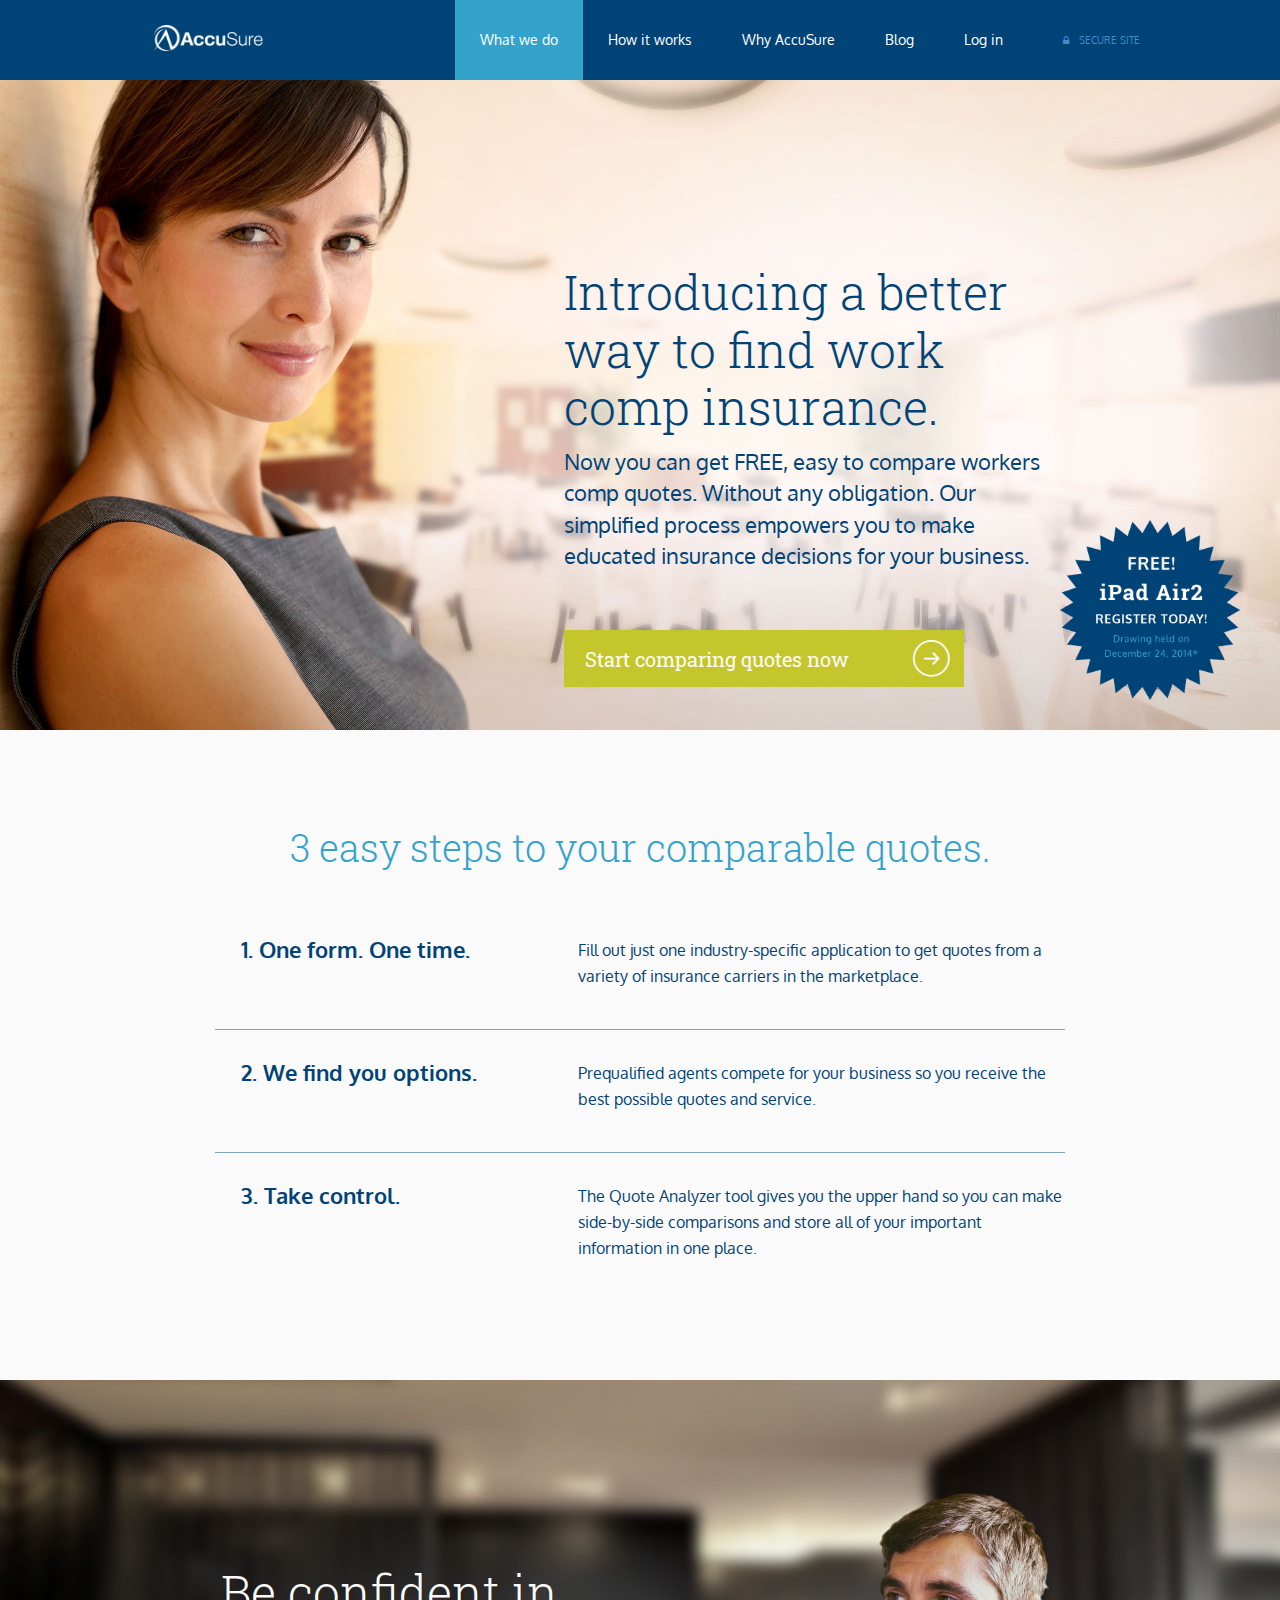
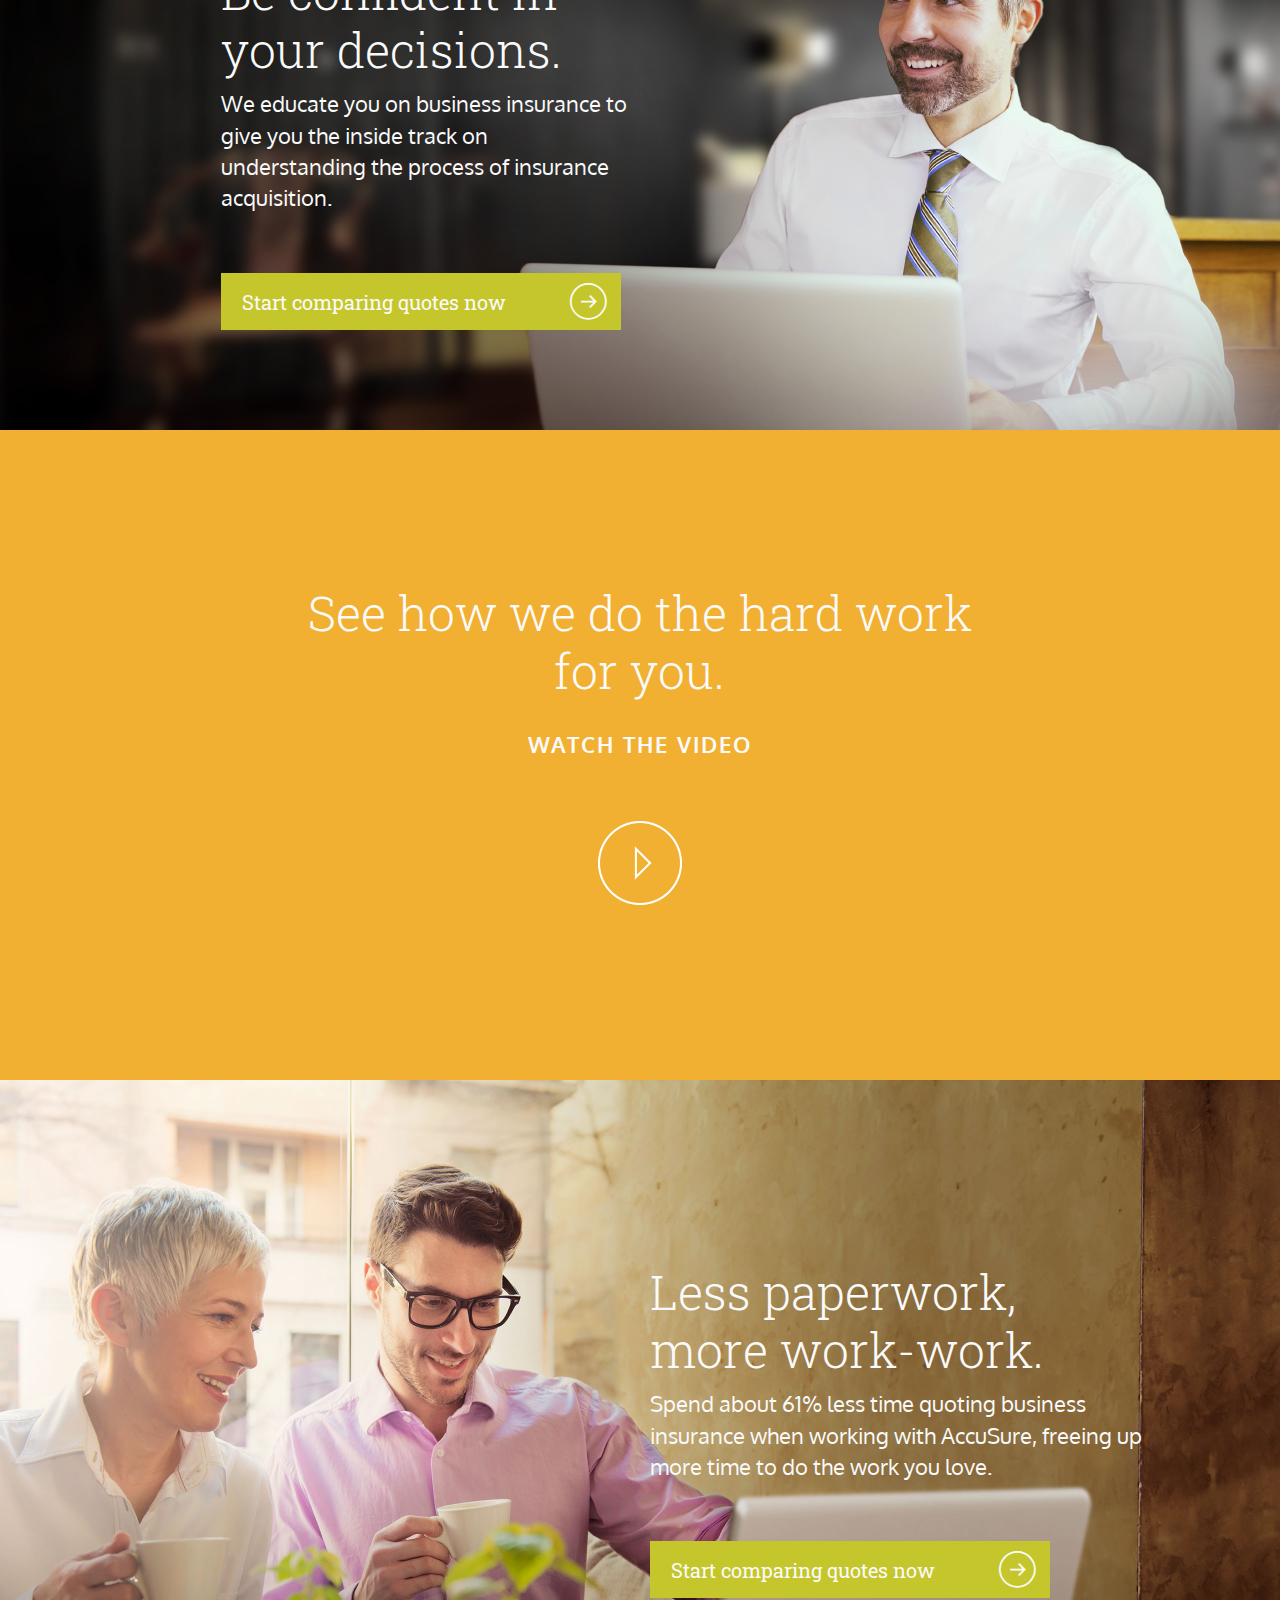
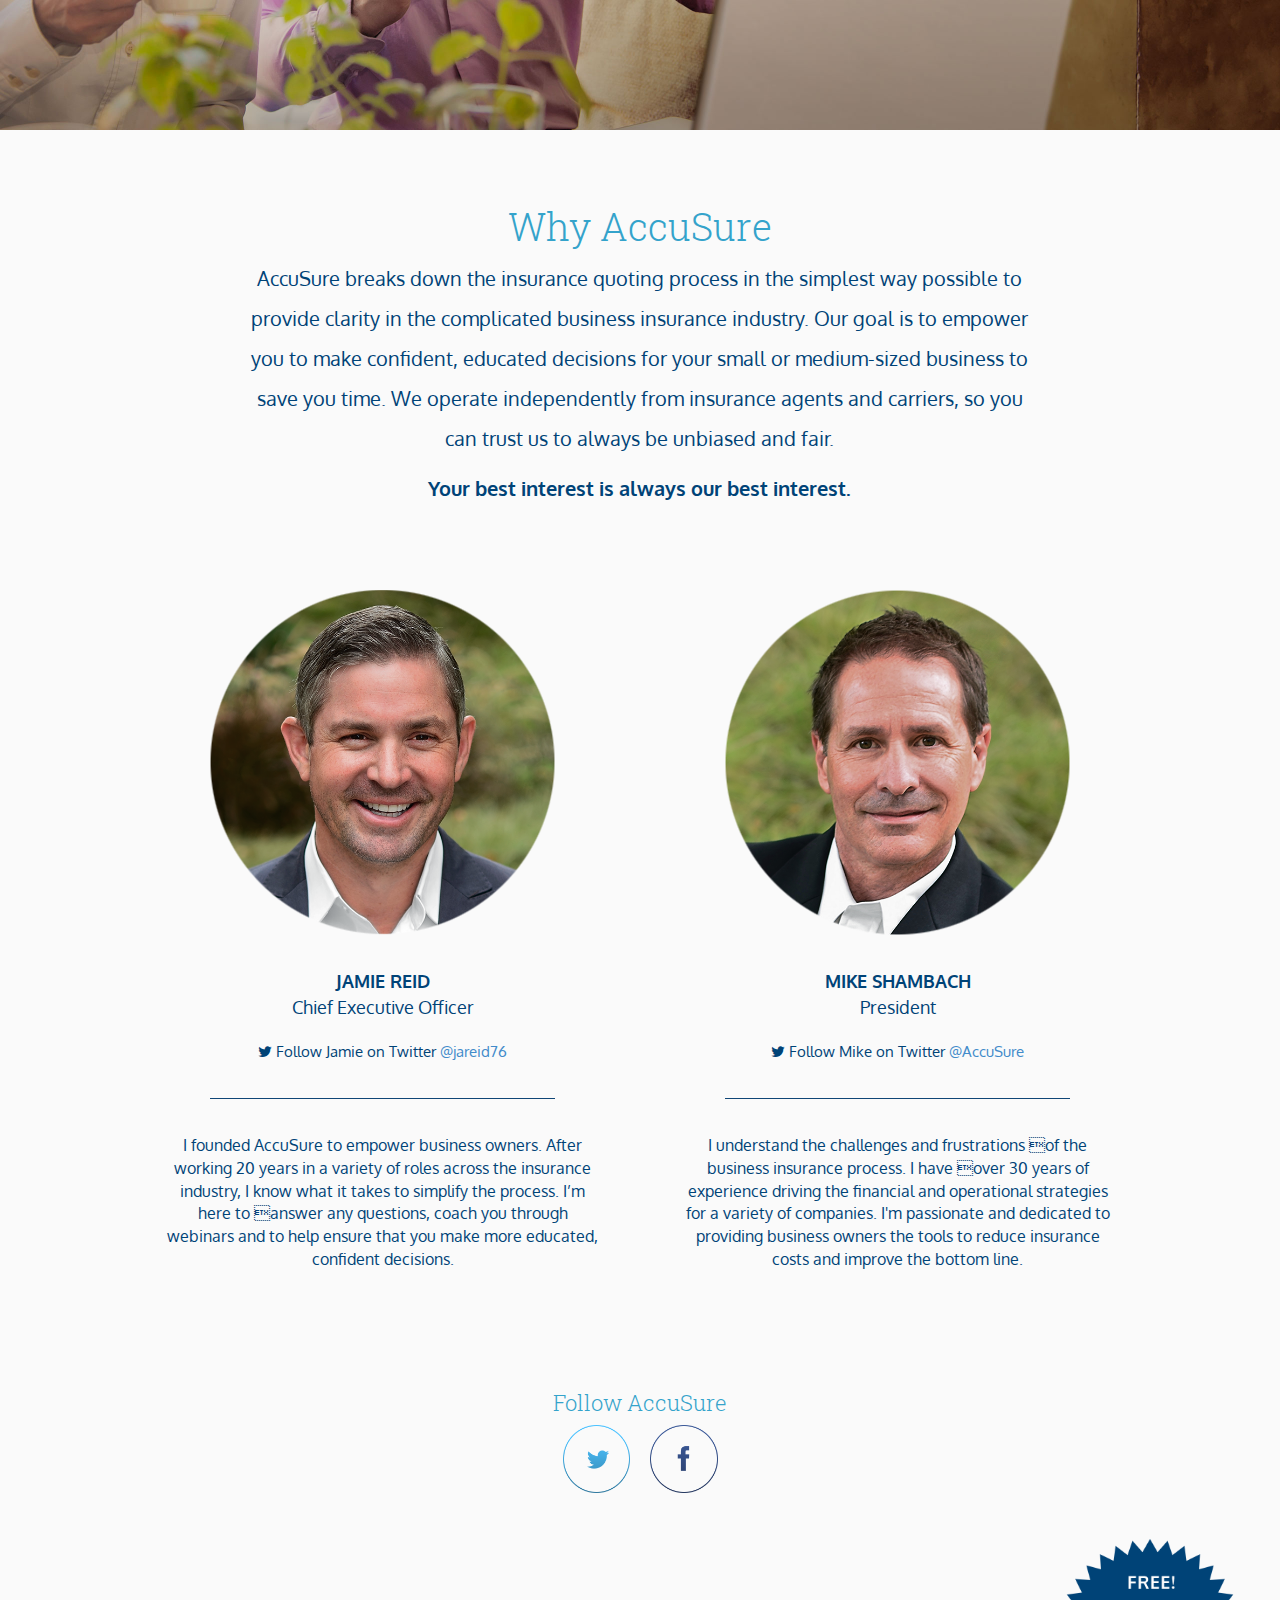
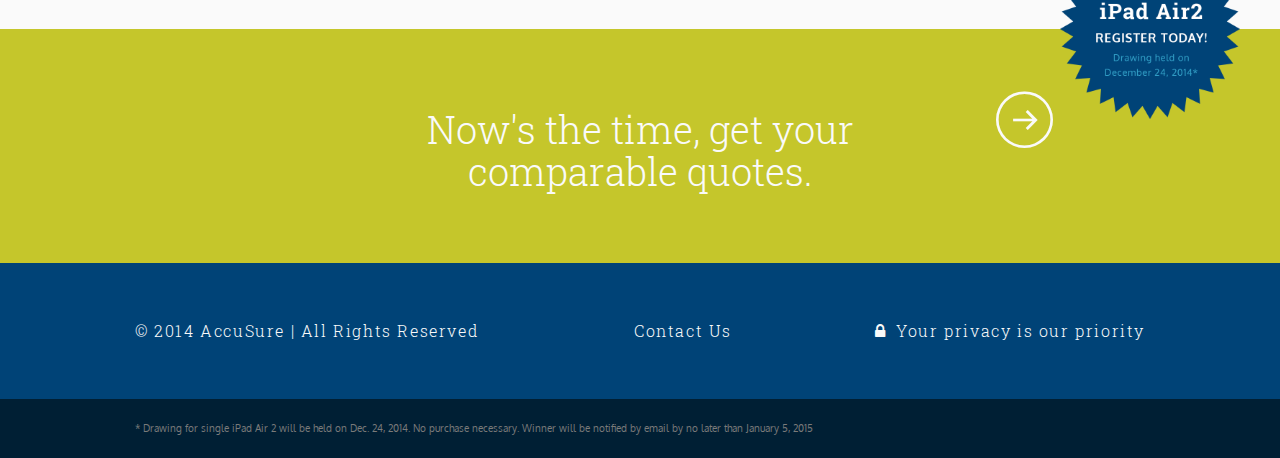
==== commit 97ee7eee: "iPad business page fix" ====
--- a/index.html
+++ b/index.html
@@ -172,7 +172,7 @@
       <section id="banner3" >
         <div class="container">
           <div class="row">
-            <div class="col-md-6 col-md-offset-6 col-sm-6">
+            <div class="col-md-6 col-md-offset-6 col-sm-6 col-sm-offset-6">
               <div class="content">
                 <h1>Less paperwork,</br>more work-work.</h1>
                 <p>Spend about 61% less time quoting business insurance when working with AccuSure, freeing up more time to do the work you love.</p>
@@ -188,7 +188,7 @@
       <section id="why" >
         <div class="container">
           <div class="row">
-            <div class="col-md-10 col-md-offset-1 text-center">
+            <div class="col-md-10 col-md-offset-1 col-sm-10 col-sm-offset-1 text-center">
               <h2>Why AccuSure</h2>
               <p>AccuSure breaks down the insurance quoting process in the simplest way possible to provide clarity in the complicated business insurance industry. Our goal is to empower you to make confident, educated decisions for your small or medium-sized business to save you time. We operate independently from insurance agents and carriers, so you can trust us to always be unbiased and fair.</p>
               <p><b>Your best interest is always our best interest.</b></p>
--- a/css/stylesheets/styles.css
+++ b/css/stylesheets/styles.css
@@ -1 +1 @@
-@font-face{font-family:'icomoon';src:url("../fonts/icomoon.eot?gs6d94");src:url("../fonts/icomoon.eot?#iefixgs6d94") format("embedded-opentype"),url("../fonts/icomoon.woff?gs6d94") format("woff"),url("../fonts/icomoon.ttf?gs6d94") format("truetype"),url("../fonts/icomoon.svg?gs6d94#icomoon") format("svg");font-weight:normal;font-style:normal}[class^="icon-"],[class*=" icon-"]{font-family:'icomoon';speak:none;font-style:normal;font-weight:normal;font-variant:normal;text-transform:none;line-height:1;-webkit-font-smoothing:antialiased;-moz-osx-font-smoothing:grayscale}.icon-arrow:before{content:"\e600"}.icon-twitter:before{content:"\e601"}.icon-fb:before{content:"\e602"}body{background:#f2e7db;font-family:'Oxygen', sans-serif}.navbar,.main-container{width:1280px;margin:0 auto}hr{border-color:#0f4576;margin:35px 0}p{font-size:22px;font-family:'Oxygen', sans-serif}h1,h2{font-family:'Roboto Slab', serif;font-weight:300}h1{font-size:48px;line-height:58px}h2{font-size:38px}h3{font-size:22px;font-weight:700}.fa-lock{margin-right:10px}.btn{font-family:'Roboto Slab', serif;font-size:20px;color:#fafafa;width:400px;text-align:left;padding:8px 0 7px 20px;border-radius:0 !important}.btn span{vertical-align:middle}.btn .icon-arrow{font-size:40px}.btn img{width:40px;display:inline-block;margin-left:40px}.btn:hover{color:#fafafa}.brand{display:block}.brand img{width:110px}footer{background:#004377;color:#fafafa;padding:57px 0}footer p{margin:0;font-size:16px;font-family:'Roboto Slab', serif;font-weight:300;letter-spacing:0.1em}footer .secure{font-size:16px}footer a{color:#fafafa}footer a:hover{color:#34a3cb}footer .icon-twitter,footer .icon-fb{font-size:52px}footer ul{margin-top:-17px}footer ul li{vertical-align:middle;padding:0 !important}#fine-print{background:#001f34}#fine-print small{color:#7a7a7a;font-size:10px}#start{height:auto;color:#fafafa}#start .img-responsive{padding:40px 0;width:62px;margin-left:-50px}#start .icon-arrow{font-size:62px}.navbar-toggle{border:none;margin-right:5px}
+@font-face{font-family:'icomoon';src:url("../fonts/icomoon.eot?gs6d94");src:url("../fonts/icomoon.eot?#iefixgs6d94") format("embedded-opentype"),url("../fonts/icomoon.woff?gs6d94") format("woff"),url("../fonts/icomoon.ttf?gs6d94") format("truetype"),url("../fonts/icomoon.svg?gs6d94#icomoon") format("svg");font-weight:normal;font-style:normal}[class^="icon-"],[class*=" icon-"]{font-family:'icomoon';speak:none;font-style:normal;font-weight:normal;font-variant:normal;text-transform:none;line-height:1;-webkit-font-smoothing:antialiased;-moz-osx-font-smoothing:grayscale}.icon-arrow:before{content:"\e600"}.icon-twitter:before{content:"\e601"}.icon-fb:before{content:"\e602"}body{background:#f2e7db;font-family:'Oxygen', sans-serif}.navbar,.main-container{width:1280px;margin:0 auto}hr{border-color:#0f4576;margin:35px 0}p{font-size:22px;font-family:'Oxygen', sans-serif}h1,h2{font-family:'Roboto Slab', serif;font-weight:300}h1{font-size:48px;line-height:1.2}h2{font-size:38px}h3{font-size:22px;font-weight:700}.fa-lock{margin-right:10px}.btn{font-family:'Roboto Slab', serif;font-size:20px;color:#fafafa;width:400px;text-align:left;padding:8px 0 7px 20px;border-radius:0 !important}.btn span{vertical-align:middle}.btn .icon-arrow{font-size:40px}.btn img{width:40px;display:inline-block;margin-left:40px}.btn:hover{color:#fafafa}.brand{display:block}.brand img{width:110px}footer{background:#004377;color:#fafafa;padding:57px 0}footer p{margin:0;font-size:16px;font-family:'Roboto Slab', serif;font-weight:300;letter-spacing:0.1em}footer .secure{font-size:16px}footer a{color:#fafafa}footer a:hover{color:#34a3cb}footer .icon-twitter,footer .icon-fb{font-size:52px}footer ul{margin-top:-17px}footer ul li{vertical-align:middle;padding:0 !important}#fine-print{background:#001f34}#fine-print small{color:#7a7a7a;font-size:10px}#start{height:auto;color:#fafafa}#start .img-responsive{padding:40px 0;width:62px;margin-left:-50px}#start .icon-arrow{font-size:62px}.navbar-toggle{border:none;margin-right:5px}
--- a/css/stylesheets/business.css
+++ b/css/stylesheets/business.css
@@ -1 +1 @@
-@font-face{font-family:'icomoon';src:url("../fonts/icomoon.eot?gs6d94");src:url("../fonts/icomoon.eot?#iefixgs6d94") format("embedded-opentype"),url("../fonts/icomoon.woff?gs6d94") format("woff"),url("../fonts/icomoon.ttf?gs6d94") format("truetype"),url("../fonts/icomoon.svg?gs6d94#icomoon") format("svg");font-weight:normal;font-style:normal}[class^="icon-"],[class*=" icon-"]{font-family:'icomoon';speak:none;font-style:normal;font-weight:normal;font-variant:normal;text-transform:none;line-height:1;-webkit-font-smoothing:antialiased;-moz-osx-font-smoothing:grayscale}.icon-arrow:before{content:"\e600"}.icon-twitter:before{content:"\e601"}.icon-fb:before{content:"\e602"}body{position:relative;padding-top:80px}.brand{margin:25px 13px}.btn{background:#c5c62b}.btn:hover{background:#b8b928}.btn .icon-arrow{margin-left:57px}section{height:650px}.content{color:#fafafa;margin-top:183px}.bottom{margin-top:59px}.nav .secure{padding:33px 15px 33px 35px;display:block;color:#668ead;text-transform:uppercase;font-size:10px}#banner{background:url("../images/business/biz-banner1.jpg") no-repeat;background-size:cover;height:650px;position:relative}#banner h1,#banner p{color:#004377}#banner .starburst{width:180px;position:absolute;right:40px;bottom:30px}#banner2{background:url("../images/business/biz-banner2.jpg") no-repeat;background-size:cover;height:650px}#banner3{background:url("../images/business/biz-banner3.jpg") no-repeat;background-size:cover;height:650px}#features{background:#fafafa;padding-top:77px}#features hr{border-color:#7fa1bb;width:85%;margin:0 auto}#features .item{padding:30px 0}#features .item p{line-height:26px}#features .item .col-md-5{padding-left:35px}#features h2{margin-bottom:1em;color:#34a3cb}#features h3{margin:0;color:#004377}#features p{font-size:16px;color:#004377}#why{background:#fafafa;padding-top:56px;height:420px}#why .col-md-10{padding:0 32px}#why h2{color:#34a3cb}#why p{color:#004377;line-height:2;font-size:20px}#why .btn{margin-top:20%}#video{padding-top:134px;background:#f2b032;color:#fafafa}#video p{text-transform:uppercase;font-weight:700;letter-spacing:2px;margin:30px 0 60px 0}#video .play{background:url("../images/play.png") no-repeat 0 0;width:84px;height:84px;display:block;margin:0 auto}#video .play:hover{background-position:0 -94px}#video-popup .modal-dialog{width:750px}#video-popup .modal-header{border:none}#team{background:#fafafa;padding-bottom:8%;padding-top:40px;height:auto}#team img{margin-bottom:34px}#team p{font-size:18px;color:#004377;margin:0}#team .description{font-size:16px;padding:0 32px}#team .follow{font-size:15px;margin:21px 0 0 0}#team .name{line-height:21px;text-transform:uppercase;font-weight:700}#team .details{padding:0 75px}#team .social{margin-top:100px}#team .social h3{font-family:'Roboto Slab', serif;font-weight:300;color:#34a3cb}#start{padding:60px 0;background:#c5c62b;position:relative}#start:hover{background:#b0b126}#start .starburst{width:180px;position:absolute;right:40px;top:-90px}@media (max-width: 480px){body{padding-top:50px}.navbar{min-height:50px}.brand{margin:15px}#banner .starburst{bottom:0;top:5px;right:20px;width:150px}hr{margin:27px 0}.btn{font-size:14px !important;margin-bottom:20px;width:310px}.btn .icon-arrow{font-size:30px}#features{padding:24px 15px 0 15px;text-align:center;background:#f2f2f2 !important}#features p{line-height:22px;margin:0}#features h2{margin:0}#features h3{margin-bottom:10px}#features .item{padding:26px 0}#features .col-md-5{padding-left:0 !important}#features .col-md-7{padding:0}#video-popup .modal-dialog{width:310px}#video-popup .modal-dialog #accusure-vid{height:300px !important}#video-popup .modal-body{padding:0}#video{padding:25px 0 30px 0;background:#f2b032 !important}#video h1{margin:0}#video p{margin:14px 0 16px 0}#video .play{width:50px;height:50px;background-size:100%}#video .play:hover{background-position:0 -55px}#why{padding:25px 0 30px 0;height:auto;background:#f2f2f2 !important}#why h2{margin:0}#why b{font-size:16px}#team{padding:30px 0 50px 0;background:#f2f2f2 !important}#team img{margin-bottom:14px}#team .follow{margin-top:11px !important}#team .details{padding:0 25px}#team .col-md-6{margin-bottom:55px}#team .col-md-6 p{font-size:12px}#team .col-md-6:nth-child(2){margin-bottom:25px}#team .social{margin-top:5px}#start{background:#c5c62b !important;text-align:center}#start img{margin:0 auto !important;width:50px;padding:30px 0 0 0}#start h2{margin:0}#start .starburst{width:150px;top:-130px;right:82px}footer .text-right,footer .text-center{text-align:left}footer p{font-size:13px !important}}#fine-print{padding:10px 15px}#fine-print p{line-height:1.3}@media only screen and (min-width: 768px) and (max-width: 1024px){.content{margin-top:30%}.btn{font-size:14px !important}#banner .starburst{width:150px;right:150px}#features{padding:50px 0}#features h2{margin-bottom:10px}#features .col-md-7{padding-right:0}#why{padding:50px 0}#team{padding-top:30px}#team .details{padding:0 25px}#team .social{margin-top:50px}#banner3 h1,#banner3 p{color:#000 !important}#start .starburst{width:150px}.nav>li>a{padding:30px 15px}footer .text-right,footer .text-center{text-align:left}}@media only screen and (min-device-width: 768px) and (max-device-width: 1024px) and (orientation: landscape){#banner .starburst{bottom:130px;right:30px}#banner2 p{font-size:19px}#banner3 h1,#banner3 p{color:#fafafa !important}#video .col-md-8{padding:0 80px}#team p.description{padding:0 30px}}
+@font-face{font-family:'icomoon';src:url("../fonts/icomoon.eot?gs6d94");src:url("../fonts/icomoon.eot?#iefixgs6d94") format("embedded-opentype"),url("../fonts/icomoon.woff?gs6d94") format("woff"),url("../fonts/icomoon.ttf?gs6d94") format("truetype"),url("../fonts/icomoon.svg?gs6d94#icomoon") format("svg");font-weight:normal;font-style:normal}[class^="icon-"],[class*=" icon-"]{font-family:'icomoon';speak:none;font-style:normal;font-weight:normal;font-variant:normal;text-transform:none;line-height:1;-webkit-font-smoothing:antialiased;-moz-osx-font-smoothing:grayscale}.icon-arrow:before{content:"\e600"}.icon-twitter:before{content:"\e601"}.icon-fb:before{content:"\e602"}body{position:relative;padding-top:80px}.brand{margin:25px 13px}.btn{background:#c5c62b}.btn:hover{background:#b8b928}.btn .icon-arrow{margin-left:57px}section{height:650px}.content{color:#fafafa;margin-top:183px}.bottom{margin-top:59px}.nav .secure{padding:33px 15px 33px 35px;display:block;color:#668ead;text-transform:uppercase;font-size:10px}#banner{background:url("../images/business/biz-banner1.jpg") no-repeat;background-size:cover;height:650px;position:relative}#banner h1,#banner p{color:#004377}#banner .starburst{width:180px;position:absolute;right:40px;bottom:30px}#banner2{background:url("../images/business/biz-banner2.jpg") no-repeat;background-size:cover;height:650px}#banner3{background:url("../images/business/biz-banner3.jpg") no-repeat;background-size:cover;height:650px}#features{background:#fafafa;padding-top:77px}#features hr{border-color:#7fa1bb;width:85%;margin:0 auto}#features .item{padding:30px 0}#features .item p{line-height:26px}#features .item .col-md-5{padding-left:35px}#features h2{margin-bottom:1em;color:#34a3cb}#features h3{margin:0;color:#004377}#features p{font-size:16px;color:#004377}#why{background:#fafafa;padding-top:56px;height:420px}#why .col-md-10{padding:0 32px}#why h2{color:#34a3cb}#why p{color:#004377;line-height:2;font-size:20px}#why .btn{margin-top:20%}#video{padding-top:134px;background:#f2b032;color:#fafafa}#video p{text-transform:uppercase;font-weight:700;letter-spacing:2px;margin:30px 0 60px 0}#video .play{background:url("../images/play.png") no-repeat 0 0;width:84px;height:84px;display:block;margin:0 auto}#video .play:hover{background-position:0 -94px}#video-popup .modal-dialog{width:750px}#video-popup .modal-header{border:none}#team{background:#fafafa;padding-bottom:8%;padding-top:40px;height:auto}#team img{margin-bottom:34px}#team p{font-size:18px;color:#004377;margin:0}#team .description{font-size:16px;padding:0 32px}#team .follow{font-size:15px;margin:21px 0 0 0}#team .name{line-height:21px;text-transform:uppercase;font-weight:700}#team .details{padding:0 75px}#team .social{margin-top:100px}#team .social h3{font-family:'Roboto Slab', serif;font-weight:300;color:#34a3cb}#start{padding:60px 0;background:#c5c62b;position:relative}#start:hover{background:#b0b126}#start .starburst{width:180px;position:absolute;right:40px;top:-90px}@media (max-width: 480px){body{padding-top:50px}.navbar{min-height:50px}.brand{margin:15px}#banner .starburst{bottom:0;top:5px;right:20px;width:150px}hr{margin:27px 0}.btn{font-size:14px !important;margin-bottom:20px;width:310px}.btn .icon-arrow{font-size:30px}#features{padding:24px 15px 0 15px;text-align:center;background:#f2f2f2 !important}#features p{line-height:22px;margin:0}#features h2{margin:0}#features h3{margin-bottom:10px}#features .item{padding:26px 0}#features .col-md-5{padding-left:0 !important}#features .col-md-7{padding:0}#video-popup .modal-dialog{width:310px}#video-popup .modal-dialog #accusure-vid{height:300px !important}#video-popup .modal-body{padding:0}#video{padding:25px 0 30px 0;background:#f2b032 !important}#video h1{margin:0}#video p{margin:14px 0 16px 0}#video .play{width:50px;height:50px;background-size:100%}#video .play:hover{background-position:0 -55px}#why{padding:25px 0 30px 0;height:auto;background:#f2f2f2 !important}#why h2{margin:0}#why b{font-size:16px}#team{padding:30px 0 50px 0;background:#f2f2f2 !important}#team img{margin-bottom:14px}#team .follow{margin-top:11px !important}#team .details{padding:0 25px}#team .col-md-6{margin-bottom:55px}#team .col-md-6 p{font-size:12px}#team .col-md-6:nth-child(2){margin-bottom:25px}#team .social{margin-top:5px}#start{background:#c5c62b !important;text-align:center}#start img{margin:0 auto !important;width:50px;padding:30px 0 0 0}#start h2{margin:0}#start .starburst{width:150px;top:-130px;right:82px}footer .text-right,footer .text-center{text-align:left}footer p{font-size:13px !important}}#fine-print{padding:10px 15px}#fine-print p{line-height:1.3}@media only screen and (min-width: 768px) and (max-width: 1024px){.content{margin-top:30%}#banner .starburst{width:150px;right:370px;bottom:110px}#banner2{background-position:-350px 0}#features{padding:50px 0}#features h2{margin-bottom:10px}#features .col-md-7{padding-right:0}#why{padding:50px 0;height:auto}#team{padding-top:30px}#team .details{padding:0 25px}#team .social{margin-top:50px}#banner3{background-position:-120px 0}#start .starburst{width:150px}.nav>li>a{padding:30px 15px}footer .text-right,footer .text-center{text-align:left}}@media only screen and (min-device-width: 768px) and (max-device-width: 1024px) and (orientation: landscape){#banner .starburst{bottom:130px;right:30px}#banner2 p{font-size:19px}#banner3 h1,#banner3 p{color:#fafafa !important}#video .col-md-8{padding:0 80px}#team p.description{padding:0 30px}}
--- a/css/stylesheets/responsive.css
+++ b/css/stylesheets/responsive.css
@@ -1 +1 @@
-@font-face{font-family:'icomoon';src:url("../fonts/icomoon.eot?gs6d94");src:url("../fonts/icomoon.eot?#iefixgs6d94") format("embedded-opentype"),url("../fonts/icomoon.woff?gs6d94") format("woff"),url("../fonts/icomoon.ttf?gs6d94") format("truetype"),url("../fonts/icomoon.svg?gs6d94#icomoon") format("svg");font-weight:normal;font-style:normal}[class^="icon-"],[class*=" icon-"]{font-family:'icomoon';speak:none;font-style:normal;font-weight:normal;font-variant:normal;text-transform:none;line-height:1;-webkit-font-smoothing:antialiased;-moz-osx-font-smoothing:grayscale}.icon-arrow:before{content:"\e600"}.icon-twitter:before{content:"\e601"}.icon-fb:before{content:"\e602"}@media (max-width: 480px){.navbar,.main-container{width:100%}.row,.navbar-nav,.navbar-header{margin:0 !important}section{height:auto !important}#banner,#banner1,#banner2,#banner3,#rates{background-size:contain;background-color:#f5f5f5}h1{font-size:28px;line-height:1.3;margin-bottom:10px !important}h2{font-size:22px;line-height:1.3}h3{font-size:18px}p{font-size:14px !important}.content{margin-top:194px !important;text-align:center;color:#004377 !important}.bottom{margin-top:27px;margin-bottom:10px}#start{text-align:center;padding:30px 0}#start .icon-arrow{font-size:40px}#start h2{margin-bottom:15px}#rates{padding-top:80px;padding-bottom:40px}#rates h2{margin-bottom:20px}#rates .btn{margin-bottom:20px}#rates .tier{margin:0 auto 30px auto;font-size:12px;width:85%}#rates .tier .type,#rates .tier .price{font-size:18px}#rates small{font-size:10px}#agents{padding-top:30px;padding-bottom:30px}#agents .col-md-4{padding:30px 36px}#agents h2{margin-bottom:0}#agents img{margin:0 auto;width:60%}#agents .details{padding:20px}#agents .details .name{font-size:16px}#agents .details .experience{font-size:14px}footer{padding:40px 5px}}@media only screen and (min-width: 768px) and (max-width: 1024px){.navbar,.main-container{width:100%}h1{font-size:36px}h2{font-size:28px}h3{font-size:18px}p{font-size:20px}}
+@font-face{font-family:'icomoon';src:url("../fonts/icomoon.eot?gs6d94");src:url("../fonts/icomoon.eot?#iefixgs6d94") format("embedded-opentype"),url("../fonts/icomoon.woff?gs6d94") format("woff"),url("../fonts/icomoon.ttf?gs6d94") format("truetype"),url("../fonts/icomoon.svg?gs6d94#icomoon") format("svg");font-weight:normal;font-style:normal}[class^="icon-"],[class*=" icon-"]{font-family:'icomoon';speak:none;font-style:normal;font-weight:normal;font-variant:normal;text-transform:none;line-height:1;-webkit-font-smoothing:antialiased;-moz-osx-font-smoothing:grayscale}.icon-arrow:before{content:"\e600"}.icon-twitter:before{content:"\e601"}.icon-fb:before{content:"\e602"}@media (max-width: 480px){.navbar,.main-container{width:100%}.row,.navbar-nav,.navbar-header{margin:0 !important}section{height:auto !important}#banner,#banner1,#banner2,#banner3,#rates{background-size:contain;background-color:#f5f5f5}h1{font-size:28px;margin-bottom:10px !important}h2{font-size:22px;line-height:1.3}h3{font-size:18px}p{font-size:14px !important}.content{margin-top:194px !important;text-align:center;color:#004377 !important}.bottom{margin-top:27px;margin-bottom:10px}#start{text-align:center;padding:30px 0}#start .icon-arrow{font-size:40px}#start h2{margin-bottom:15px}#rates{padding-top:80px;padding-bottom:40px}#rates h2{margin-bottom:20px}#rates .btn{margin-bottom:20px}#rates .tier{margin:0 auto 30px auto;font-size:12px;width:85%}#rates .tier .type,#rates .tier .price{font-size:18px}#rates small{font-size:10px}#agents{padding-top:30px;padding-bottom:30px}#agents .col-md-4{padding:30px 36px}#agents h2{margin-bottom:0}#agents img{margin:0 auto;width:60%}#agents .details{padding:20px}#agents .details .name{font-size:16px}#agents .details .experience{font-size:14px}footer{padding:40px 5px}}@media only screen and (min-width: 768px) and (max-width: 1024px){.navbar,.main-container{width:100%}h1{font-size:36px}h2{font-size:28px}h3{font-size:18px}p{font-size:18px}.btn{font-size:14px !important;width:320px}}
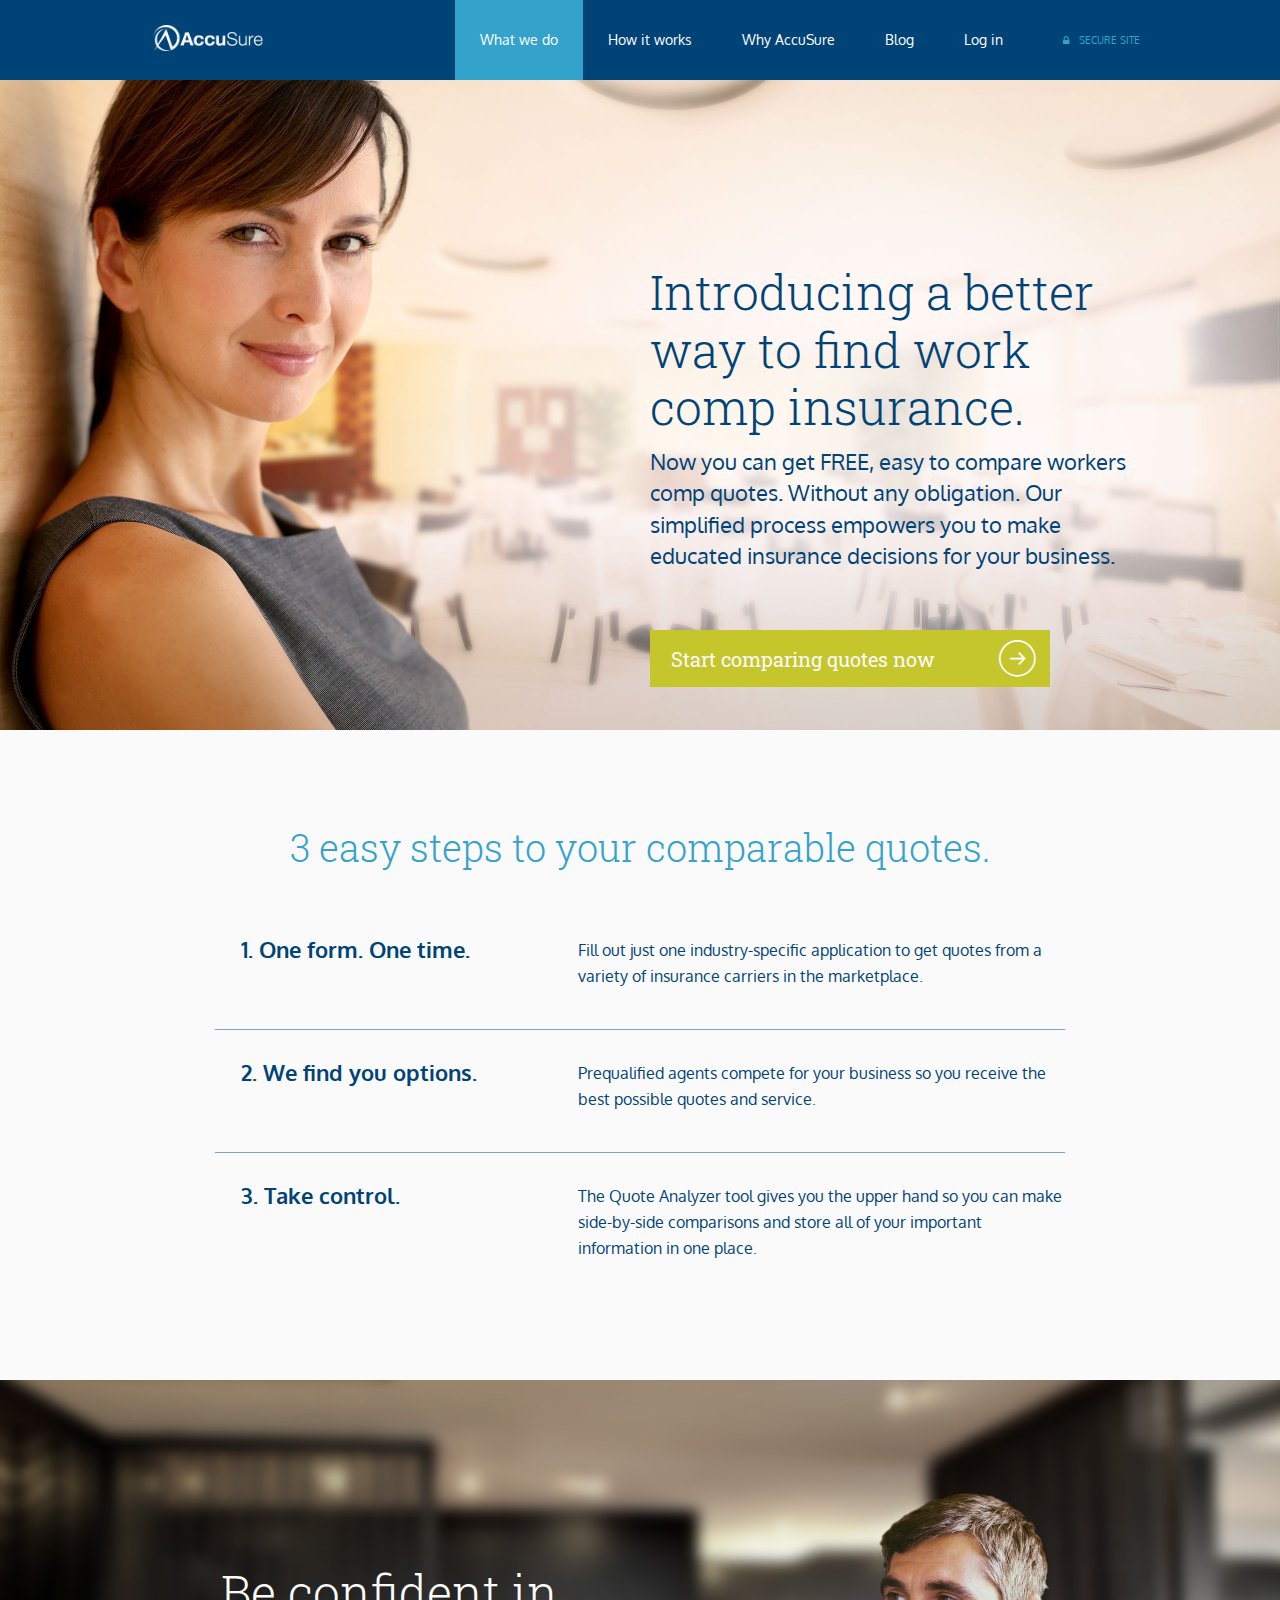
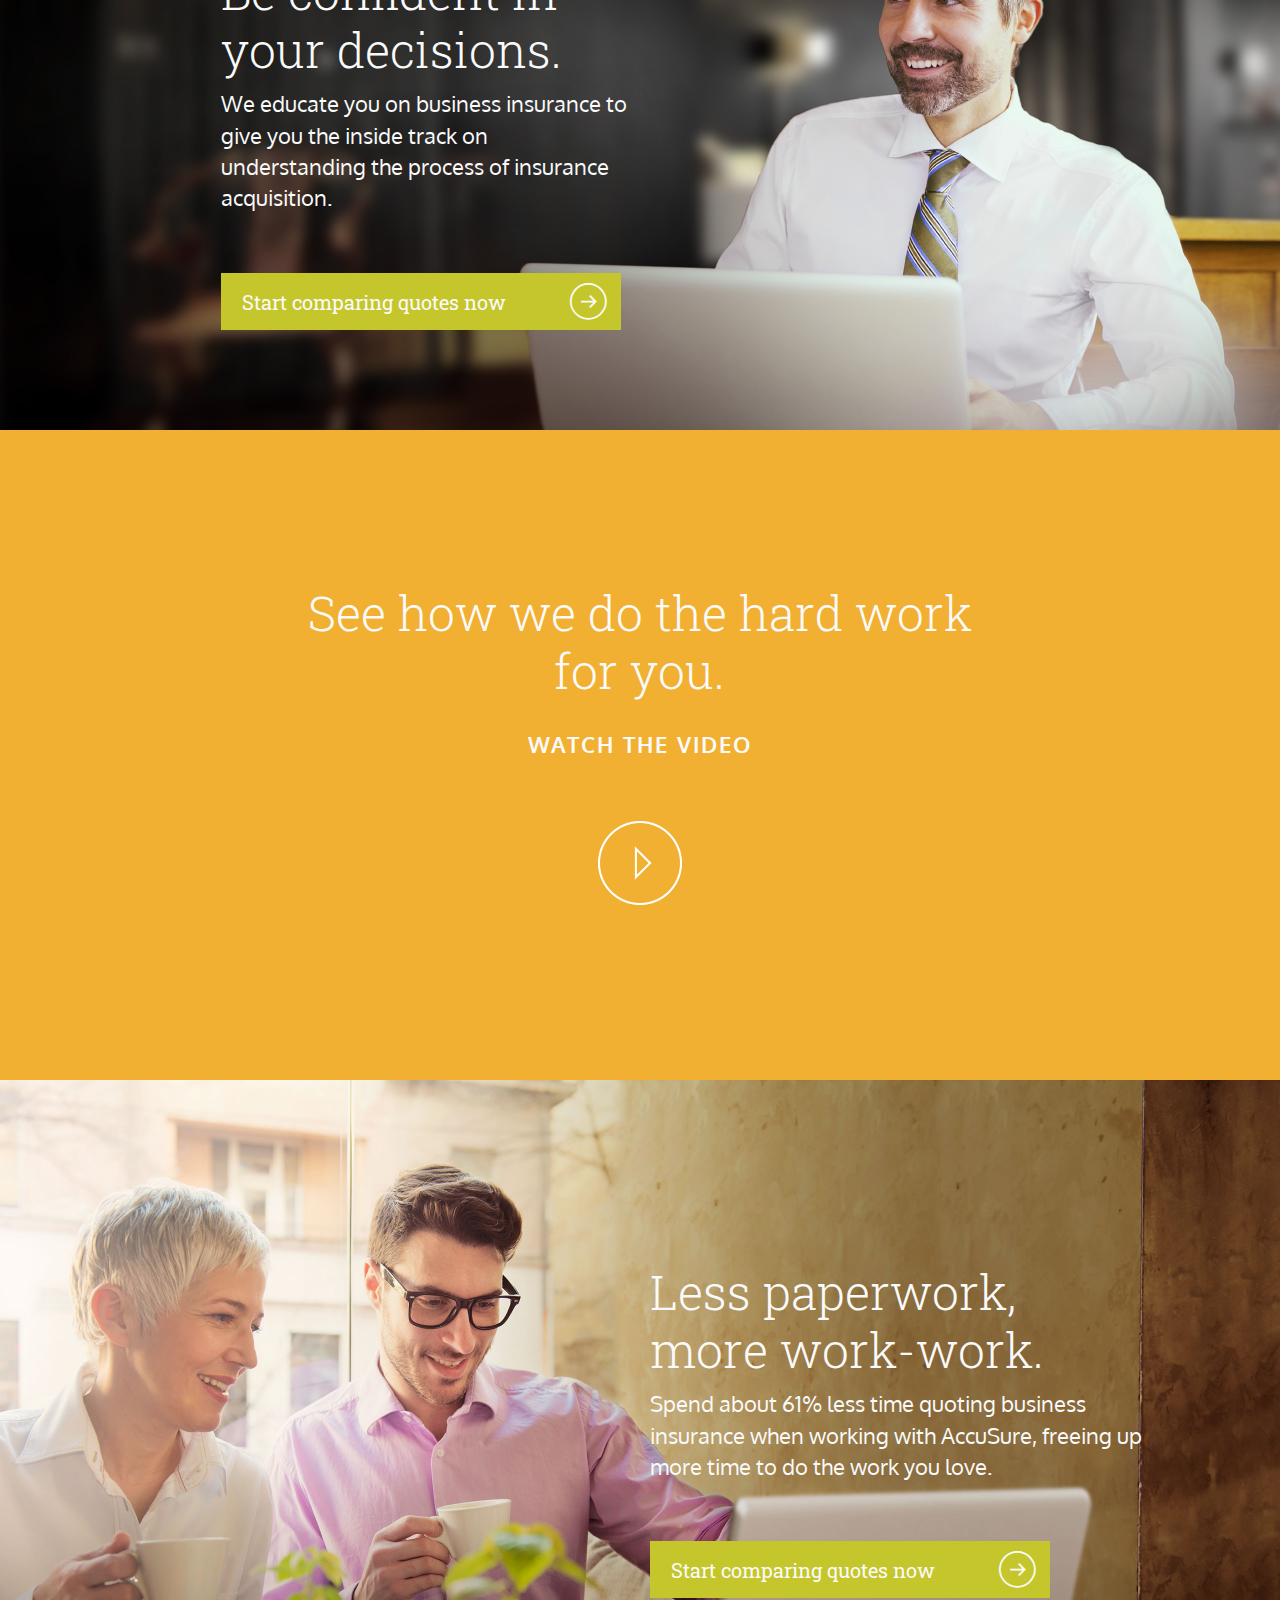
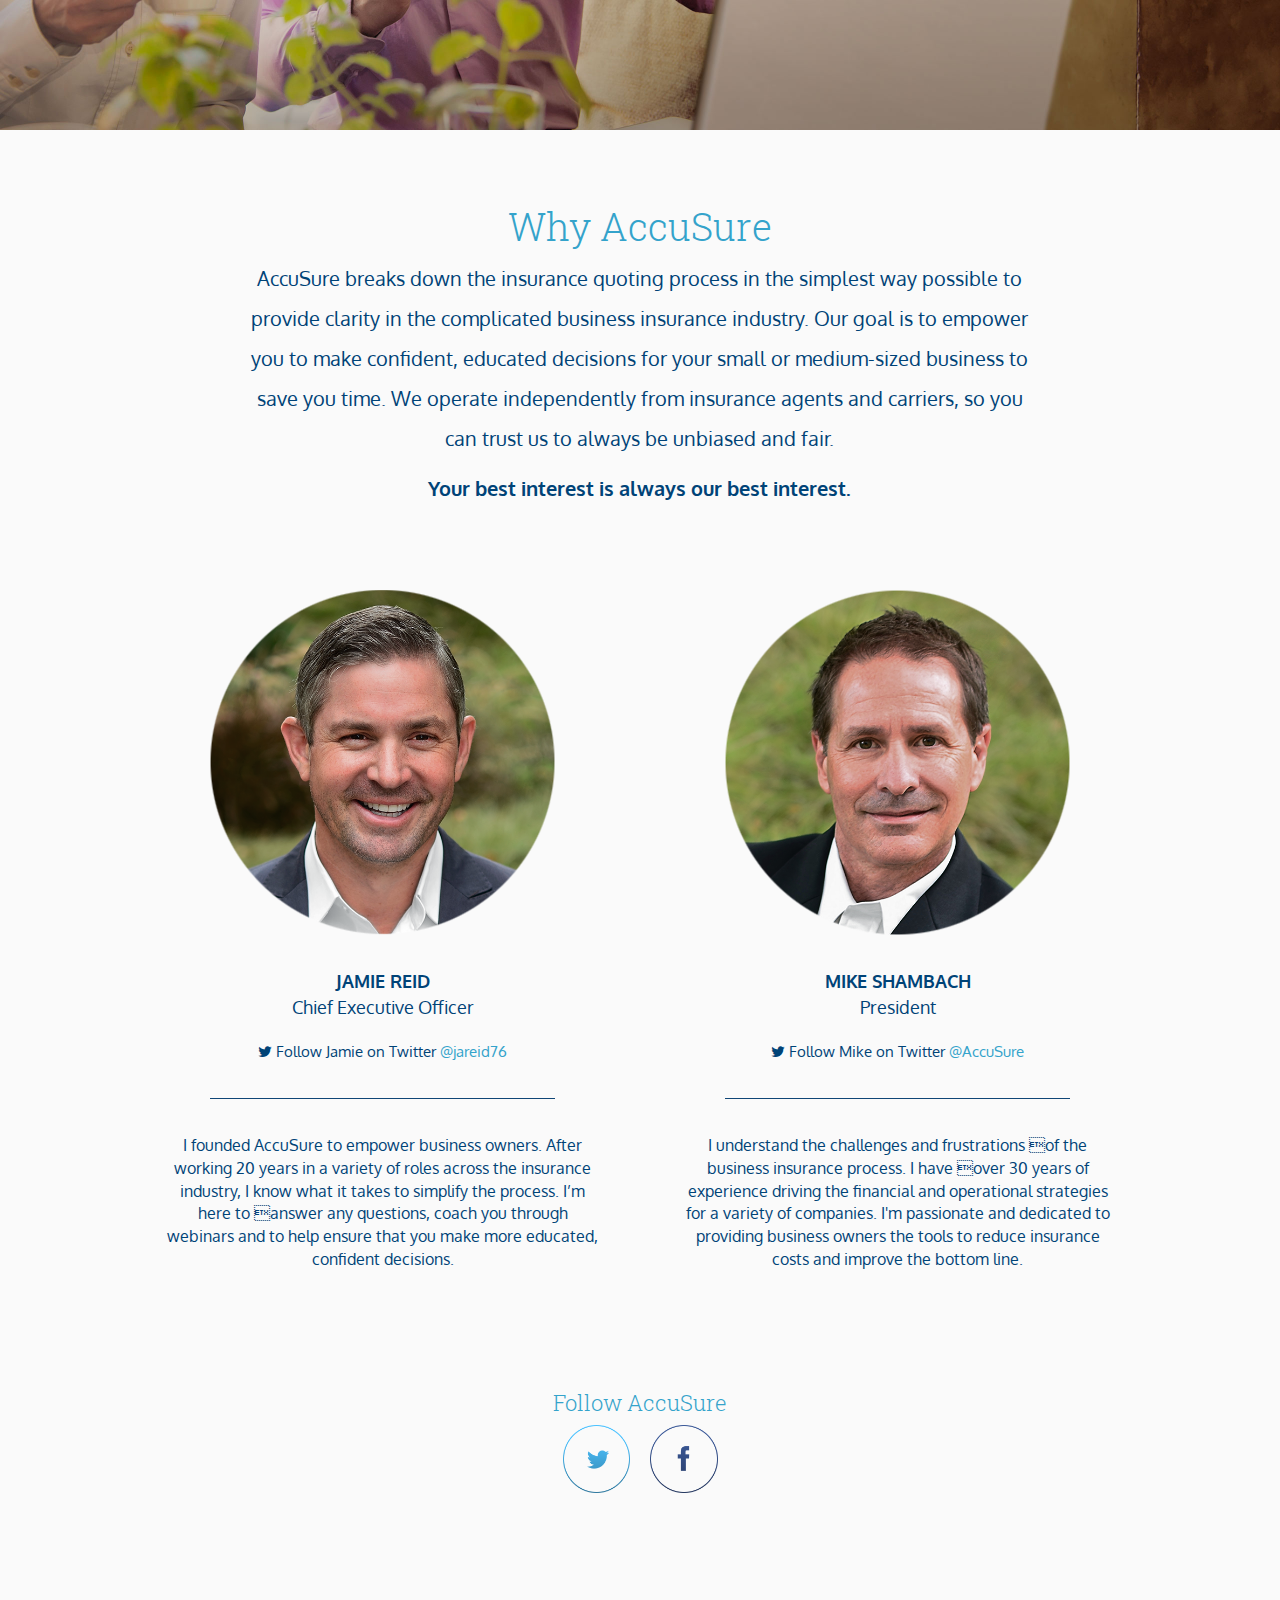
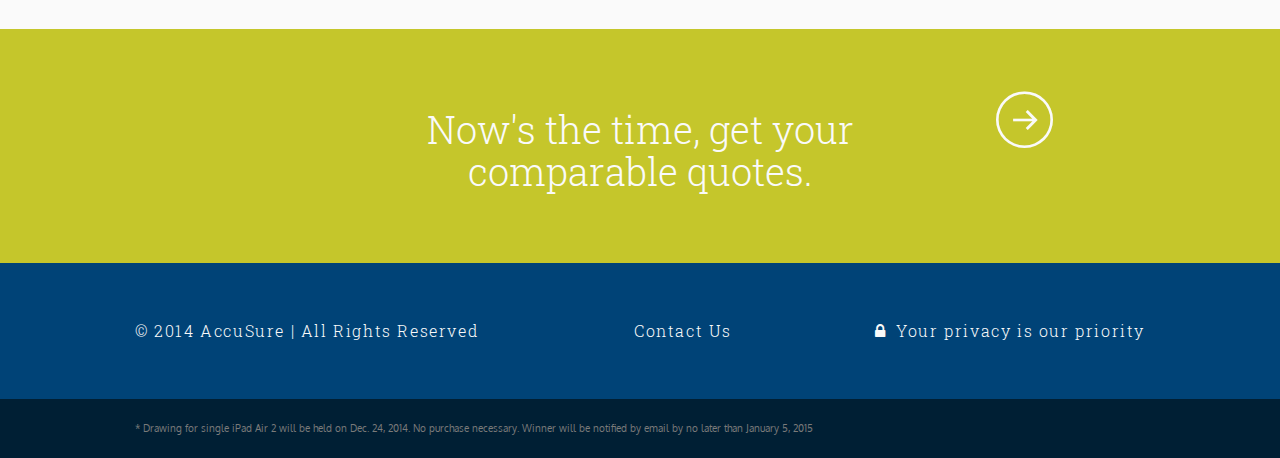
==== commit 33a50452: "Remove Starburst" ====
--- a/index.html
+++ b/index.html
@@ -79,7 +79,7 @@
       <section id="banner" >
         <div class="container">
           <div class="row">
-            <div class="col-md-6 col-md-offset-5 col-sm-6 col-sm-offset-6">
+            <div class="col-md-6 col-md-offset-6 col-sm-6 col-sm-offset-6">
               <div class="content">
                 <h1>Introducing a better way to find work comp insurance.</h1>
                 <p>Now you can get FREE, easy to compare workers comp quotes. Without any obligation. Our simplified process empowers you to make educated insurance decisions for your business.</p>
@@ -90,7 +90,6 @@
             </div>
           </div> <!-- /row -->
         </div> <!-- /container -->
-        <a href="http://accusure.com/signups/new"><img src="css/images/starburst.png" class="starburst" /></a>
       </section> <!-- /#banner -->
       
       <section id="features" >
@@ -253,7 +252,6 @@
               </div>
             </div> <!-- /row -->
           </div> <!-- /container -->
-          <img class="starburst" src="css/images/starburst.png" />
         </section> <!-- /#start -->
       </a>
       
--- a/css/stylesheets/styles.css
+++ b/css/stylesheets/styles.css
@@ -1 +1 @@
-@font-face{font-family:'icomoon';src:url("../fonts/icomoon.eot?gs6d94");src:url("../fonts/icomoon.eot?#iefixgs6d94") format("embedded-opentype"),url("../fonts/icomoon.woff?gs6d94") format("woff"),url("../fonts/icomoon.ttf?gs6d94") format("truetype"),url("../fonts/icomoon.svg?gs6d94#icomoon") format("svg");font-weight:normal;font-style:normal}[class^="icon-"],[class*=" icon-"]{font-family:'icomoon';speak:none;font-style:normal;font-weight:normal;font-variant:normal;text-transform:none;line-height:1;-webkit-font-smoothing:antialiased;-moz-osx-font-smoothing:grayscale}.icon-arrow:before{content:"\e600"}.icon-twitter:before{content:"\e601"}.icon-fb:before{content:"\e602"}body{background:#f2e7db;font-family:'Oxygen', sans-serif}.navbar,.main-container{width:1280px;margin:0 auto}hr{border-color:#0f4576;margin:35px 0}p{font-size:22px;font-family:'Oxygen', sans-serif}h1,h2{font-family:'Roboto Slab', serif;font-weight:300}h1{font-size:48px;line-height:1.2}h2{font-size:38px}h3{font-size:22px;font-weight:700}.fa-lock{margin-right:10px}.btn{font-family:'Roboto Slab', serif;font-size:20px;color:#fafafa;width:400px;text-align:left;padding:8px 0 7px 20px;border-radius:0 !important}.btn span{vertical-align:middle}.btn .icon-arrow{font-size:40px}.btn img{width:40px;display:inline-block;margin-left:40px}.btn:hover{color:#fafafa}.brand{display:block}.brand img{width:110px}footer{background:#004377;color:#fafafa;padding:57px 0}footer p{margin:0;font-size:16px;font-family:'Roboto Slab', serif;font-weight:300;letter-spacing:0.1em}footer .secure{font-size:16px}footer a{color:#fafafa}footer a:hover{color:#34a3cb}footer .icon-twitter,footer .icon-fb{font-size:52px}footer ul{margin-top:-17px}footer ul li{vertical-align:middle;padding:0 !important}#fine-print{background:#001f34}#fine-print small{color:#7a7a7a;font-size:10px}#start{height:auto;color:#fafafa}#start .img-responsive{padding:40px 0;width:62px;margin-left:-50px}#start .icon-arrow{font-size:62px}.navbar-toggle{border:none;margin-right:5px}
+@font-face{font-family:'icomoon';src:url("../fonts/icomoon.eot?gs6d94");src:url("../fonts/icomoon.eot?#iefixgs6d94") format("embedded-opentype"),url("../fonts/icomoon.woff?gs6d94") format("woff"),url("../fonts/icomoon.ttf?gs6d94") format("truetype"),url("../fonts/icomoon.svg?gs6d94#icomoon") format("svg");font-weight:normal;font-style:normal}[class^="icon-"],[class*=" icon-"]{font-family:'icomoon';speak:none;font-style:normal;font-weight:normal;font-variant:normal;text-transform:none;line-height:1;-webkit-font-smoothing:antialiased;-moz-osx-font-smoothing:grayscale}.icon-arrow:before{content:"\e600"}.icon-twitter:before{content:"\e601"}.icon-fb:before{content:"\e602"}body{background:#f2e7db;font-family:'Oxygen', sans-serif}.navbar,.main-container{width:1280px;margin:0 auto}hr{border-color:#0f4576;margin:35px 0}a{color:#34a3cb}p{font-size:22px;font-family:'Oxygen', sans-serif}h1,h2{font-family:'Roboto Slab', serif;font-weight:300}h1{font-size:48px;line-height:1.2}h2{font-size:38px}h3{font-size:22px;font-weight:700}.fa-lock{margin-right:10px}.btn{font-family:'Roboto Slab', serif;font-size:20px;color:#fafafa;width:400px;text-align:left;padding:8px 0 7px 20px;border-radius:0 !important}.btn span{vertical-align:middle}.btn .icon-arrow{font-size:40px}.btn img{width:40px;display:inline-block;margin-left:40px}.btn:hover{color:#fafafa}.brand{display:block}.brand img{width:110px}footer{background:#004377;color:#fafafa;padding:57px 0}footer p{margin:0;font-size:16px;font-family:'Roboto Slab', serif;font-weight:300;letter-spacing:0.1em}footer .secure{font-size:16px}footer a{color:#fafafa}footer a:hover{color:#34a3cb}footer .icon-twitter,footer .icon-fb{font-size:52px}footer ul{margin-top:-17px}footer ul li{vertical-align:middle;padding:0 !important}#fine-print{background:#001f34}#fine-print small{color:#7a7a7a;font-size:10px}#start{height:auto;color:#fafafa}#start .img-responsive{padding:40px 0;width:62px;margin-left:-50px}#start .icon-arrow{font-size:62px}.navbar-toggle{border:none;margin-right:5px}#login,#forgotpassword{background:url("../images/blur.jpg") no-repeat;background-size:cover;height:650px;margin-top:80px;height:750px}#login h1,#login h3,#forgotpassword h1,#forgotpassword h3{color:#fafafa}#login h3,#forgotpassword h3{margin-bottom:17px}#login .content,#forgotpassword .content{margin-top:165px}#login .icon-arrow{margin-left:200px}form .btn{text-align:center;background:#048cb9;padding:12px}form .btn:hover{background:#34a3cb}form .btn-block{width:100%}form .form-control{background:transparent;border:1px #fafafa solid;border-radius:0;color:#fafafa;font-size:20px;padding:29px 20px}form .note{font-size:16px;color:#fafafa;margin-top:16px}#forgotpassword .col-md-6{padding:0 42px}#forgotpassword .back{margin-top:31px;font-size:16px}.form-control::-webkit-input-placeholder{color:#fafafa}.form-control:-moz-placeholder{color:#fafafa;opacity:1}.form-control::-moz-placeholder{color:#fafafa;opacity:1}.form-control:-ms-input-placeholder{color:#fafafa}
--- a/css/stylesheets/business.css
+++ b/css/stylesheets/business.css
@@ -1 +1 @@
-@font-face{font-family:'icomoon';src:url("../fonts/icomoon.eot?gs6d94");src:url("../fonts/icomoon.eot?#iefixgs6d94") format("embedded-opentype"),url("../fonts/icomoon.woff?gs6d94") format("woff"),url("../fonts/icomoon.ttf?gs6d94") format("truetype"),url("../fonts/icomoon.svg?gs6d94#icomoon") format("svg");font-weight:normal;font-style:normal}[class^="icon-"],[class*=" icon-"]{font-family:'icomoon';speak:none;font-style:normal;font-weight:normal;font-variant:normal;text-transform:none;line-height:1;-webkit-font-smoothing:antialiased;-moz-osx-font-smoothing:grayscale}.icon-arrow:before{content:"\e600"}.icon-twitter:before{content:"\e601"}.icon-fb:before{content:"\e602"}body{position:relative;padding-top:80px}.brand{margin:25px 13px}.btn{background:#c5c62b}.btn:hover{background:#b8b928}.btn .icon-arrow{margin-left:57px}section{height:650px}.content{color:#fafafa;margin-top:183px}.bottom{margin-top:59px}.nav .secure{padding:33px 15px 33px 35px;display:block;color:#668ead;text-transform:uppercase;font-size:10px}#banner{background:url("../images/business/biz-banner1.jpg") no-repeat;background-size:cover;height:650px;position:relative}#banner h1,#banner p{color:#004377}#banner .starburst{width:180px;position:absolute;right:40px;bottom:30px}#banner2{background:url("../images/business/biz-banner2.jpg") no-repeat;background-size:cover;height:650px}#banner3{background:url("../images/business/biz-banner3.jpg") no-repeat;background-size:cover;height:650px}#features{background:#fafafa;padding-top:77px}#features hr{border-color:#7fa1bb;width:85%;margin:0 auto}#features .item{padding:30px 0}#features .item p{line-height:26px}#features .item .col-md-5{padding-left:35px}#features h2{margin-bottom:1em;color:#34a3cb}#features h3{margin:0;color:#004377}#features p{font-size:16px;color:#004377}#why{background:#fafafa;padding-top:56px;height:420px}#why .col-md-10{padding:0 32px}#why h2{color:#34a3cb}#why p{color:#004377;line-height:2;font-size:20px}#why .btn{margin-top:20%}#video{padding-top:134px;background:#f2b032;color:#fafafa}#video p{text-transform:uppercase;font-weight:700;letter-spacing:2px;margin:30px 0 60px 0}#video .play{background:url("../images/play.png") no-repeat 0 0;width:84px;height:84px;display:block;margin:0 auto}#video .play:hover{background-position:0 -94px}#video-popup .modal-dialog{width:750px}#video-popup .modal-header{border:none}#team{background:#fafafa;padding-bottom:8%;padding-top:40px;height:auto}#team img{margin-bottom:34px}#team p{font-size:18px;color:#004377;margin:0}#team .description{font-size:16px;padding:0 32px}#team .follow{font-size:15px;margin:21px 0 0 0}#team .name{line-height:21px;text-transform:uppercase;font-weight:700}#team .details{padding:0 75px}#team .social{margin-top:100px}#team .social h3{font-family:'Roboto Slab', serif;font-weight:300;color:#34a3cb}#start{padding:60px 0;background:#c5c62b;position:relative}#start:hover{background:#b0b126}#start .starburst{width:180px;position:absolute;right:40px;top:-90px}@media (max-width: 480px){body{padding-top:50px}.navbar{min-height:50px}.brand{margin:15px}#banner .starburst{bottom:0;top:5px;right:20px;width:150px}hr{margin:27px 0}.btn{font-size:14px !important;margin-bottom:20px;width:310px}.btn .icon-arrow{font-size:30px}#features{padding:24px 15px 0 15px;text-align:center;background:#f2f2f2 !important}#features p{line-height:22px;margin:0}#features h2{margin:0}#features h3{margin-bottom:10px}#features .item{padding:26px 0}#features .col-md-5{padding-left:0 !important}#features .col-md-7{padding:0}#video-popup .modal-dialog{width:310px}#video-popup .modal-dialog #accusure-vid{height:300px !important}#video-popup .modal-body{padding:0}#video{padding:25px 0 30px 0;background:#f2b032 !important}#video h1{margin:0}#video p{margin:14px 0 16px 0}#video .play{width:50px;height:50px;background-size:100%}#video .play:hover{background-position:0 -55px}#why{padding:25px 0 30px 0;height:auto;background:#f2f2f2 !important}#why h2{margin:0}#why b{font-size:16px}#team{padding:30px 0 50px 0;background:#f2f2f2 !important}#team img{margin-bottom:14px}#team .follow{margin-top:11px !important}#team .details{padding:0 25px}#team .col-md-6{margin-bottom:55px}#team .col-md-6 p{font-size:12px}#team .col-md-6:nth-child(2){margin-bottom:25px}#team .social{margin-top:5px}#start{background:#c5c62b !important;text-align:center}#start img{margin:0 auto !important;width:50px;padding:30px 0 0 0}#start h2{margin:0}#start .starburst{width:150px;top:-130px;right:82px}footer .text-right,footer .text-center{text-align:left}footer p{font-size:13px !important}}#fine-print{padding:10px 15px}#fine-print p{line-height:1.3}@media only screen and (min-width: 768px) and (max-width: 1024px){.content{margin-top:30%}#banner .starburst{width:150px;right:370px;bottom:110px}#banner2{background-position:-350px 0}#features{padding:50px 0}#features h2{margin-bottom:10px}#features .col-md-7{padding-right:0}#why{padding:50px 0;height:auto}#team{padding-top:30px}#team .details{padding:0 25px}#team .social{margin-top:50px}#banner3{background-position:-120px 0}#start .starburst{width:150px}.nav>li>a{padding:30px 15px}footer .text-right,footer .text-center{text-align:left}}@media only screen and (min-device-width: 768px) and (max-device-width: 1024px) and (orientation: landscape){#banner .starburst{bottom:130px;right:30px}#banner2 p{font-size:19px}#banner3 h1,#banner3 p{color:#fafafa !important}#video .col-md-8{padding:0 80px}#team p.description{padding:0 30px}}
+@font-face{font-family:'icomoon';src:url("../fonts/icomoon.eot?gs6d94");src:url("../fonts/icomoon.eot?#iefixgs6d94") format("embedded-opentype"),url("../fonts/icomoon.woff?gs6d94") format("woff"),url("../fonts/icomoon.ttf?gs6d94") format("truetype"),url("../fonts/icomoon.svg?gs6d94#icomoon") format("svg");font-weight:normal;font-style:normal}[class^="icon-"],[class*=" icon-"]{font-family:'icomoon';speak:none;font-style:normal;font-weight:normal;font-variant:normal;text-transform:none;line-height:1;-webkit-font-smoothing:antialiased;-moz-osx-font-smoothing:grayscale}.icon-arrow:before{content:"\e600"}.icon-twitter:before{content:"\e601"}.icon-fb:before{content:"\e602"}body{position:relative;padding-top:80px}.brand{margin:25px 13px}.btn{background:#c5c62b}.btn:hover{background:#b8b928}.btn .icon-arrow{margin-left:57px}section{height:650px}.content{color:#fafafa;margin-top:183px}.bottom{margin-top:59px}.nav .secure{padding:33px 15px 33px 35px;display:block;color:#668ead;text-transform:uppercase;font-size:10px}#banner{background:url("../images/business/biz-banner1.jpg") no-repeat;background-size:cover;height:650px;position:relative}#banner h1,#banner p{color:#004377}#banner2{background:url("../images/business/biz-banner2.jpg") no-repeat;background-size:cover;height:650px}#banner3{background:url("../images/business/biz-banner3.jpg") no-repeat;background-size:cover;height:650px}#features{background:#fafafa;padding-top:77px}#features hr{border-color:#7fa1bb;width:85%;margin:0 auto}#features .item{padding:30px 0}#features .item p{line-height:26px}#features .item .col-md-5{padding-left:35px}#features h2{margin-bottom:1em;color:#34a3cb}#features h3{margin:0;color:#004377}#features p{font-size:16px;color:#004377}#why{background:#fafafa;padding-top:56px;height:420px}#why .col-md-10{padding:0 32px}#why h2{color:#34a3cb}#why p{color:#004377;line-height:2;font-size:20px}#why .btn{margin-top:20%}#video{padding-top:134px;background:#f2b032;color:#fafafa}#video p{text-transform:uppercase;font-weight:700;letter-spacing:2px;margin:30px 0 60px 0}#video .play{background:url("../images/play.png") no-repeat 0 0;width:84px;height:84px;display:block;margin:0 auto}#video .play:hover{background-position:0 -94px}#video-popup .modal-dialog{width:750px}#video-popup .modal-header{border:none}#team{background:#fafafa;padding-bottom:8%;padding-top:40px;height:auto}#team img{margin-bottom:34px}#team p{font-size:18px;color:#004377;margin:0}#team .description{font-size:16px;padding:0 32px}#team .follow{font-size:15px;margin:21px 0 0 0}#team .name{line-height:21px;text-transform:uppercase;font-weight:700}#team .details{padding:0 75px}#team .social{margin-top:100px}#team .social h3{font-family:'Roboto Slab', serif;font-weight:300;color:#34a3cb}#start{padding:60px 0;background:#c5c62b}#start:hover{background:#b0b126}@media (max-width: 480px){body{padding-top:50px}.navbar{min-height:50px}.brand{margin:15px}hr{margin:27px 0}.btn{font-size:14px !important;margin-bottom:20px;width:310px}.btn .icon-arrow{font-size:30px}#features{padding:24px 15px 0 15px;text-align:center;background:#f2f2f2 !important}#features p{line-height:22px;margin:0}#features h2{margin:0}#features h3{margin-bottom:10px}#features .item{padding:26px 0}#features .col-md-5{padding-left:0 !important}#features .col-md-7{padding:0}#video-popup .modal-dialog{width:310px}#video-popup .modal-dialog #accusure-vid{height:300px !important}#video-popup .modal-body{padding:0}#video{padding:25px 0 30px 0;background:#f2b032 !important}#video h1{margin:0}#video p{margin:14px 0 16px 0}#video .play{width:50px;height:50px;background-size:100%}#video .play:hover{background-position:0 -55px}#why{padding:25px 0 30px 0;height:auto;background:#f2f2f2 !important}#why h2{margin:0}#why b{font-size:16px}#team{padding:30px 0 50px 0;background:#f2f2f2 !important}#team img{margin-bottom:14px}#team .follow{margin-top:11px !important}#team .details{padding:0 25px}#team .col-md-6{margin-bottom:55px}#team .col-md-6 p{font-size:12px}#team .col-md-6:nth-child(2){margin-bottom:25px}#team .social{margin-top:5px}#start{background:#c5c62b !important;text-align:center}#start img{margin:0 auto !important;width:50px;padding:30px 0 0 0}#start h2{margin:0}footer .text-right,footer .text-center{text-align:left}footer p{font-size:13px !important}}#fine-print{padding:10px 15px}#fine-print p{line-height:1.3}@media only screen and (min-width: 768px) and (max-width: 1024px){.container{width:738px}.content{margin-top:30%}#banner2{background-position:-350px 0}#features{padding:50px 0}#features h2{margin-bottom:10px}#features .col-md-7{padding-right:0}#why{padding:50px 0;height:auto}#team{padding-top:30px}#team .social{margin-top:50px}#banner3{background-position:-120px 0}#video{height:auto;padding:100px 0}.nav>li>a{padding:30px 15px}footer .text-right,footer .text-center{text-align:left}}@media only screen and (min-device-width: 768px) and (max-device-width: 1024px) and (orientation: landscape){#banner2,#banner3{background-position:0}#video .col-md-8{padding:0 80px}#team p.description{padding:0 30px}}
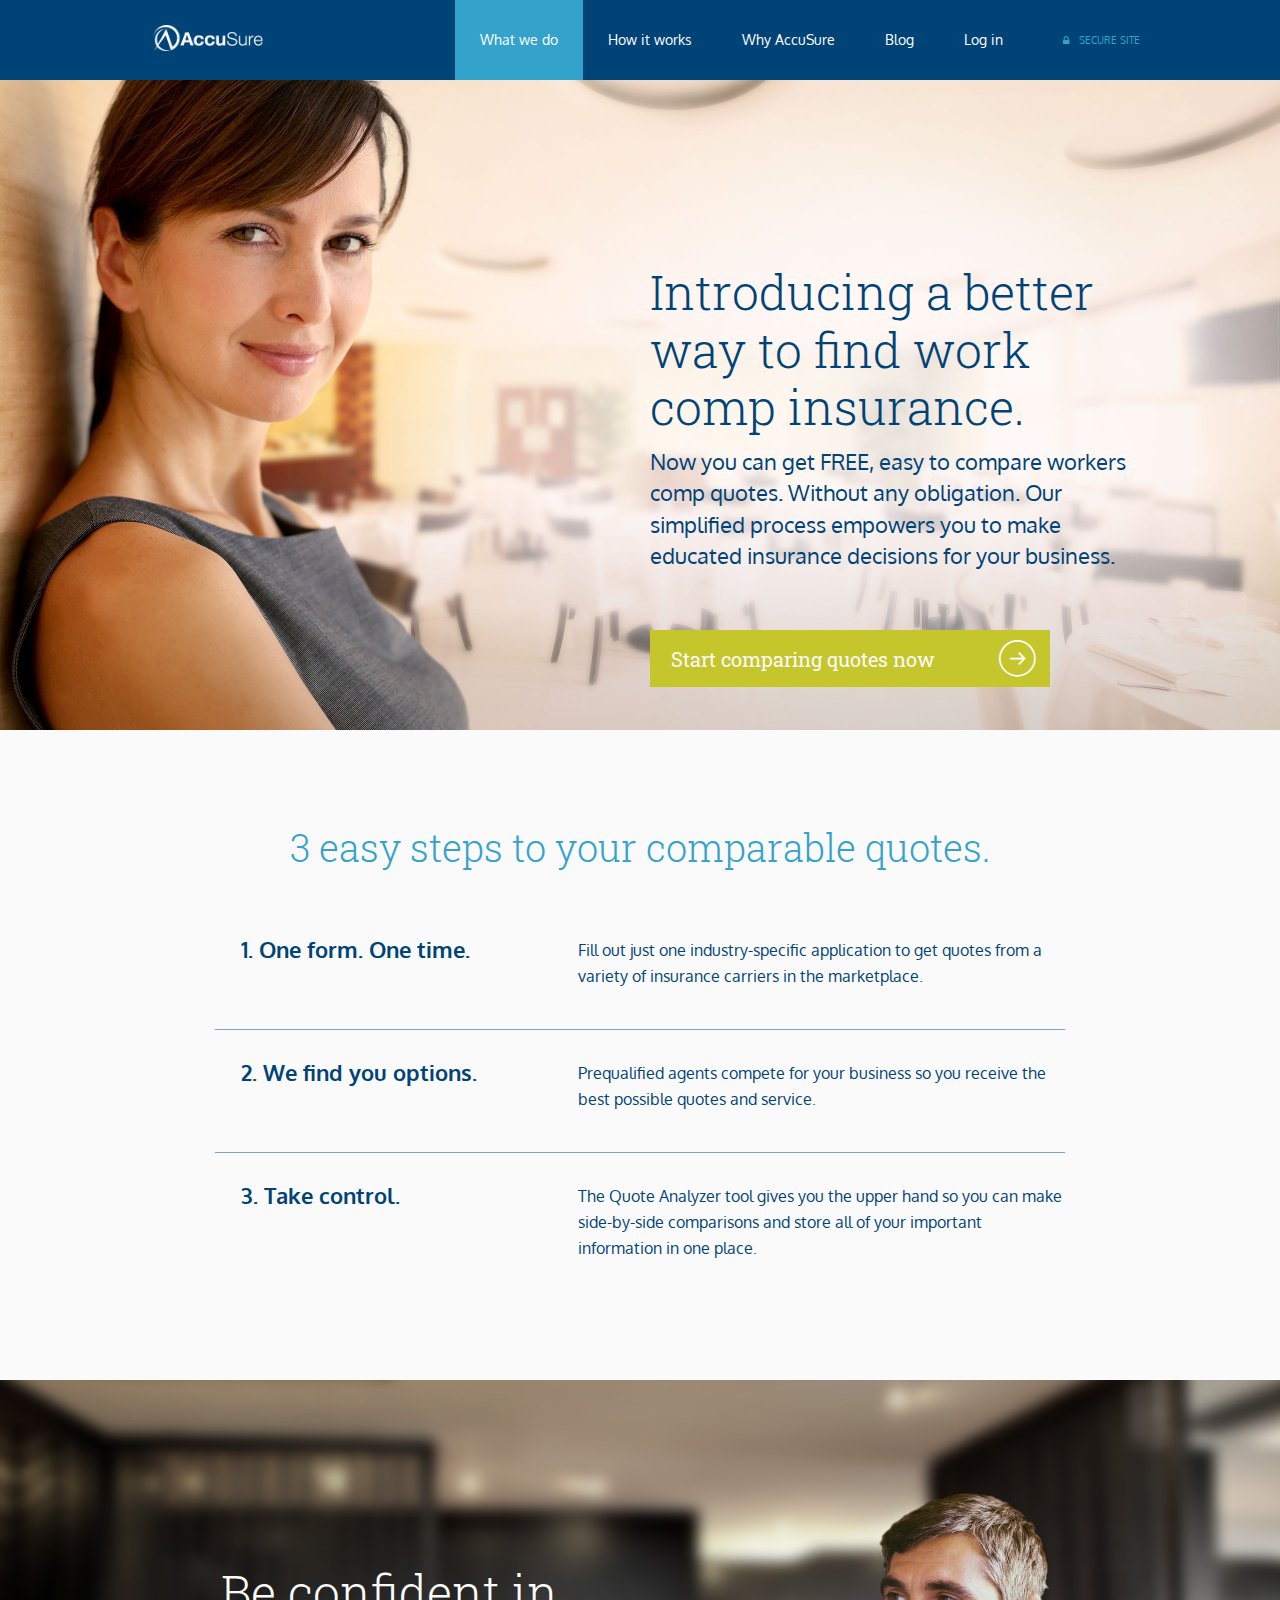
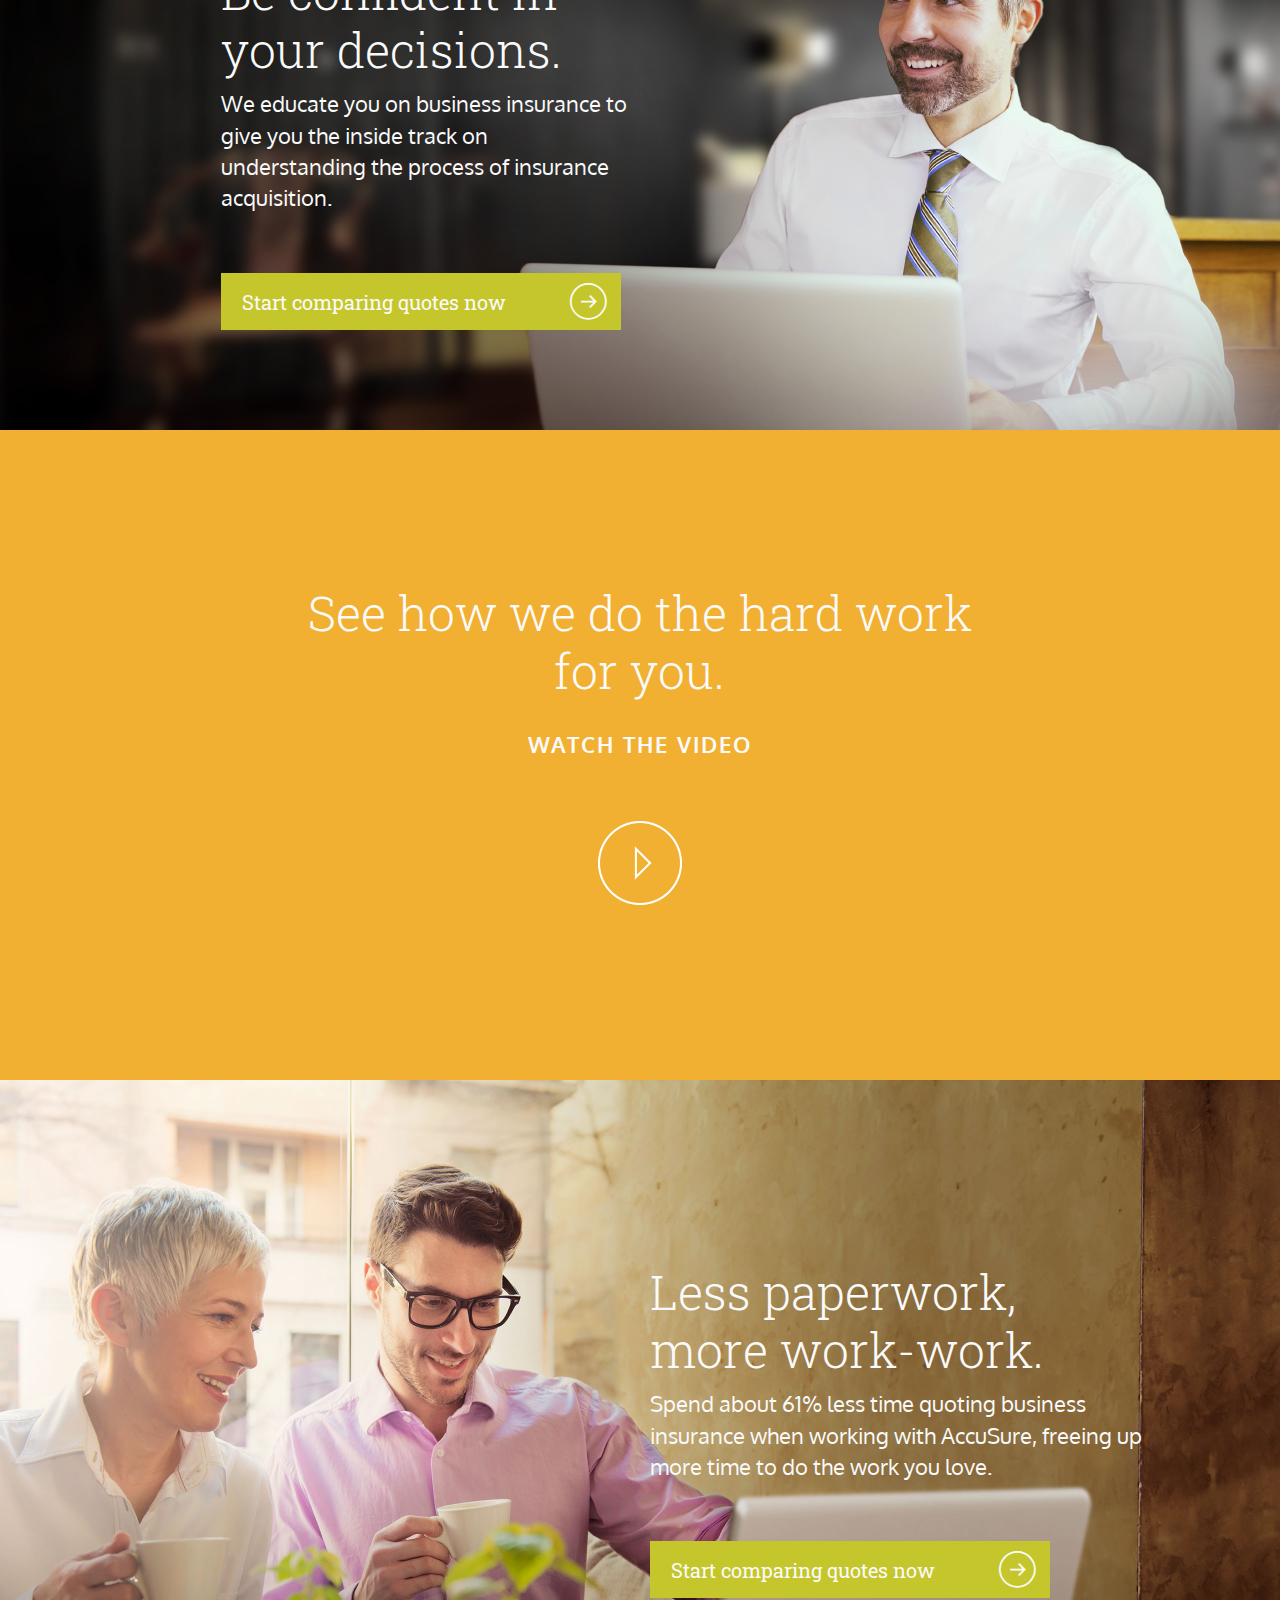
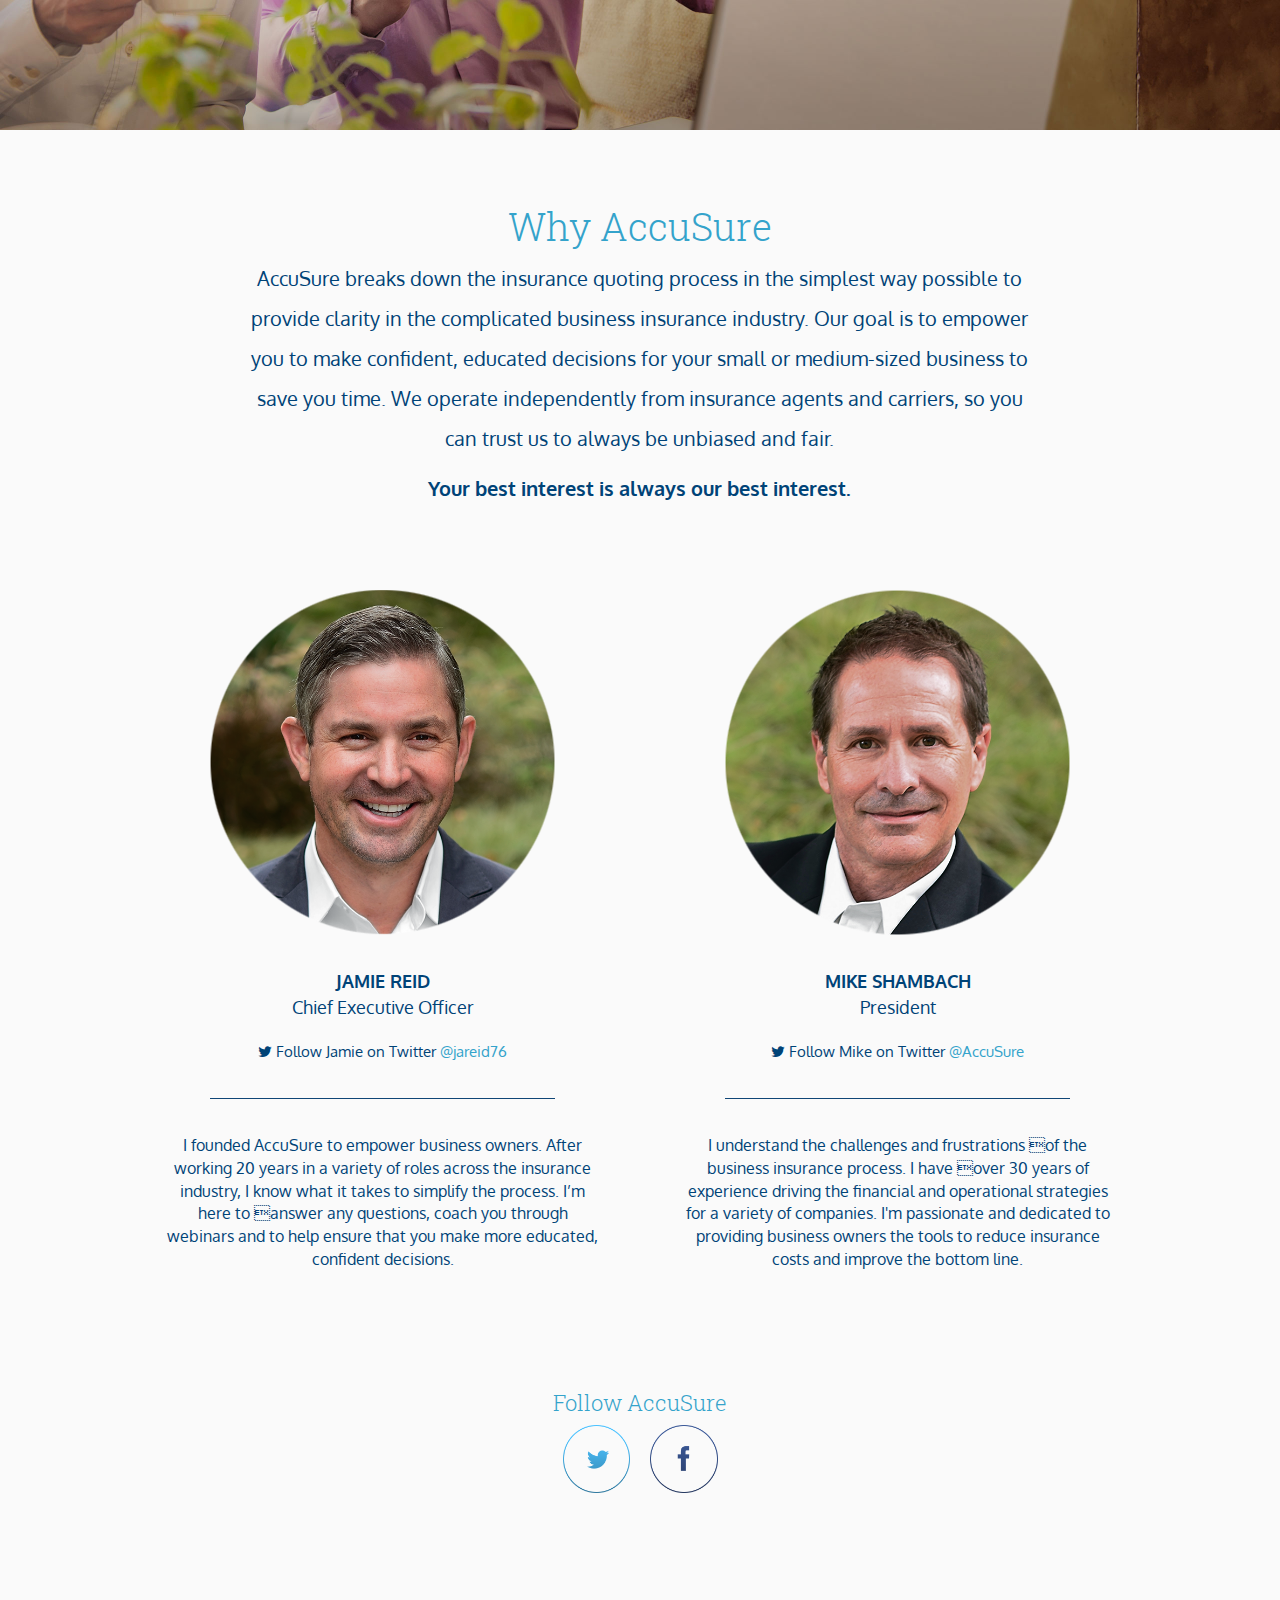
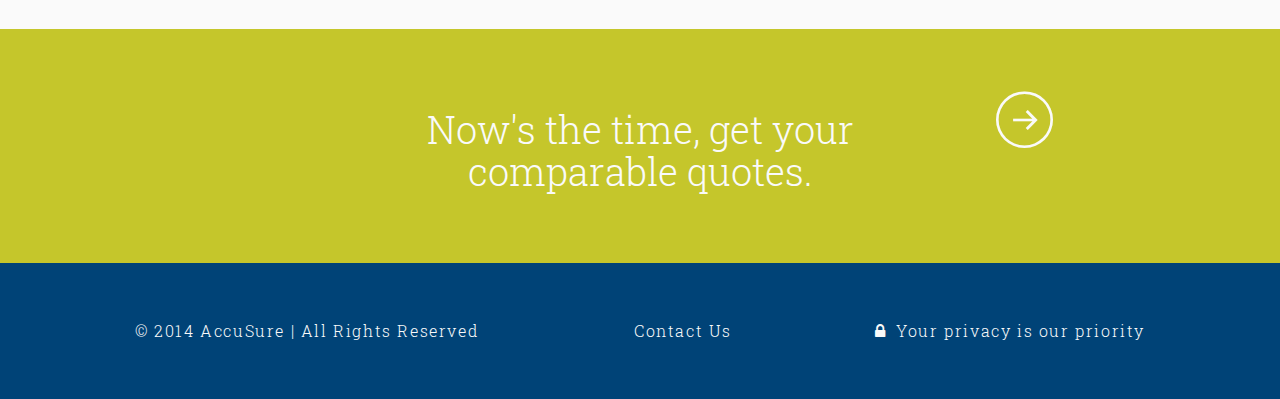
==== commit a600c785: "Remove fine print" ====
--- a/index.html
+++ b/index.html
@@ -270,15 +270,6 @@
           </div>
         </div>
       </footer>
-      <div id="fine-print">
-        <div class="container">
-          <div class="row">
-            <div class="col-md-12">
-              <p><small>* Drawing for single iPad Air 2 will be held on Dec. 24, 2014. No purchase necessary. Winner will be notified by email by no later than January 5, 2015</small></p>
-            </div>
-          </div>
-        </div>
-      </div>
     </div> <!-- /main-container -->
     
     <div class="modal fade" id="video-popup" tabindex="-1" role="dialog" aria-labelledby="myModalLabel" aria-hidden="true">
--- a/css/stylesheets/styles.css
+++ b/css/stylesheets/styles.css
@@ -1 +1 @@
-@font-face{font-family:'icomoon';src:url("../fonts/icomoon.eot?gs6d94");src:url("../fonts/icomoon.eot?#iefixgs6d94") format("embedded-opentype"),url("../fonts/icomoon.woff?gs6d94") format("woff"),url("../fonts/icomoon.ttf?gs6d94") format("truetype"),url("../fonts/icomoon.svg?gs6d94#icomoon") format("svg");font-weight:normal;font-style:normal}[class^="icon-"],[class*=" icon-"]{font-family:'icomoon';speak:none;font-style:normal;font-weight:normal;font-variant:normal;text-transform:none;line-height:1;-webkit-font-smoothing:antialiased;-moz-osx-font-smoothing:grayscale}.icon-arrow:before{content:"\e600"}.icon-twitter:before{content:"\e601"}.icon-fb:before{content:"\e602"}body{background:#f2e7db;font-family:'Oxygen', sans-serif}.navbar,.main-container{width:1280px;margin:0 auto}hr{border-color:#0f4576;margin:35px 0}a{color:#34a3cb}p{font-size:22px;font-family:'Oxygen', sans-serif}h1,h2{font-family:'Roboto Slab', serif;font-weight:300}h1{font-size:48px;line-height:1.2}h2{font-size:38px}h3{font-size:22px;font-weight:700}.fa-lock{margin-right:10px}.btn{font-family:'Roboto Slab', serif;font-size:20px;color:#fafafa;width:400px;text-align:left;padding:8px 0 7px 20px;border-radius:0 !important}.btn span{vertical-align:middle}.btn .icon-arrow{font-size:40px}.btn img{width:40px;display:inline-block;margin-left:40px}.btn:hover{color:#fafafa}.brand{display:block}.brand img{width:110px}footer{background:#004377;color:#fafafa;padding:57px 0}footer p{margin:0;font-size:16px;font-family:'Roboto Slab', serif;font-weight:300;letter-spacing:0.1em}footer .secure{font-size:16px}footer a{color:#fafafa}footer a:hover{color:#34a3cb}footer .icon-twitter,footer .icon-fb{font-size:52px}footer ul{margin-top:-17px}footer ul li{vertical-align:middle;padding:0 !important}#fine-print{background:#001f34}#fine-print small{color:#7a7a7a;font-size:10px}#start{height:auto;color:#fafafa}#start .img-responsive{padding:40px 0;width:62px;margin-left:-50px}#start .icon-arrow{font-size:62px}.navbar-toggle{border:none;margin-right:5px}#login,#forgotpassword{background:url("../images/blur.jpg") no-repeat;background-size:cover;height:650px;margin-top:80px;height:750px}#login h1,#login h3,#forgotpassword h1,#forgotpassword h3{color:#fafafa}#login h3,#forgotpassword h3{margin-bottom:17px}#login .content,#forgotpassword .content{margin-top:165px}#login .icon-arrow{margin-left:200px}form .btn{text-align:center;background:#048cb9;padding:12px}form .btn:hover{background:#34a3cb}form .btn-block{width:100%}form .form-control{background:transparent;border:1px #fafafa solid;border-radius:0;color:#fafafa;font-size:20px;padding:29px 20px}form .note{font-size:16px;color:#fafafa;margin-top:16px}#forgotpassword .col-md-6{padding:0 42px}#forgotpassword .back{margin-top:31px;font-size:16px}.form-control::-webkit-input-placeholder{color:#fafafa}.form-control:-moz-placeholder{color:#fafafa;opacity:1}.form-control::-moz-placeholder{color:#fafafa;opacity:1}.form-control:-ms-input-placeholder{color:#fafafa}
+@font-face{font-family:'icomoon';src:url("../fonts/icomoon.eot?gs6d94");src:url("../fonts/icomoon.eot?#iefixgs6d94") format("embedded-opentype"),url("../fonts/icomoon.woff?gs6d94") format("woff"),url("../fonts/icomoon.ttf?gs6d94") format("truetype"),url("../fonts/icomoon.svg?gs6d94#icomoon") format("svg");font-weight:normal;font-style:normal}[class^="icon-"],[class*=" icon-"]{font-family:'icomoon';speak:none;font-style:normal;font-weight:normal;font-variant:normal;text-transform:none;line-height:1;-webkit-font-smoothing:antialiased;-moz-osx-font-smoothing:grayscale}.icon-arrow:before{content:"\e600"}.icon-twitter:before{content:"\e601"}.icon-fb:before{content:"\e602"}body{background:#f2e7db;font-family:'Oxygen', sans-serif}.navbar,.main-container{width:1280px;margin:0 auto}hr{border-color:#0f4576;margin:35px 0}a{color:#34a3cb}p{font-size:22px;font-family:'Oxygen', sans-serif}h1,h2{font-family:'Roboto Slab', serif;font-weight:300}h1{font-size:48px;line-height:1.2}h2{font-size:38px}h3{font-size:22px;font-weight:700}.fa-lock{margin-right:10px}.btn{font-family:'Roboto Slab', serif;font-size:20px;color:#fafafa;width:400px;text-align:left;padding:8px 0 7px 20px;border-radius:0 !important}.btn span{vertical-align:middle}.btn .icon-arrow{font-size:40px}.btn img{width:40px;display:inline-block;margin-left:40px}.btn:hover{color:#fafafa}.brand{display:block}.brand img{width:110px}footer{background:#004377;color:#fafafa;padding:57px 0}footer p{margin:0;font-size:16px;font-family:'Roboto Slab', serif;font-weight:300;letter-spacing:0.1em}footer .secure{font-size:16px}footer a{color:#fafafa}footer a:hover{color:#34a3cb}footer .icon-twitter,footer .icon-fb{font-size:52px}footer ul{margin-top:-17px}footer ul li{vertical-align:middle;padding:0 !important}#start{height:auto;color:#fafafa}#start .img-responsive{padding:40px 0;width:62px;margin-left:-50px}#start .icon-arrow{font-size:62px}.navbar-toggle{border:none;margin-right:5px}#login,#forgotpassword{background:url("../images/blur.jpg") no-repeat;background-size:cover;height:650px;margin-top:80px;height:750px}#login h1,#login h3,#forgotpassword h1,#forgotpassword h3{color:#fafafa}#login h3,#forgotpassword h3{margin-bottom:17px}#login .content,#forgotpassword .content{margin-top:165px}#login .icon-arrow{margin-left:200px}form .btn{text-align:center;background:#048cb9;padding:12px}form .btn:hover{background:#34a3cb}form .btn-block{width:100%}form .form-control{background:transparent;border:1px #fafafa solid;border-radius:0;color:#fafafa;font-size:20px;padding:29px 20px}form .note{font-size:16px;color:#fafafa;margin-top:16px}#forgotpassword .col-md-6{padding:0 42px}#forgotpassword .back{margin-top:31px;font-size:16px}.form-control::-webkit-input-placeholder{color:#fafafa}.form-control:-moz-placeholder{color:#fafafa;opacity:1}.form-control::-moz-placeholder{color:#fafafa;opacity:1}.form-control:-ms-input-placeholder{color:#fafafa}
--- a/css/stylesheets/business.css
+++ b/css/stylesheets/business.css
@@ -1 +1 @@
-@font-face{font-family:'icomoon';src:url("../fonts/icomoon.eot?gs6d94");src:url("../fonts/icomoon.eot?#iefixgs6d94") format("embedded-opentype"),url("../fonts/icomoon.woff?gs6d94") format("woff"),url("../fonts/icomoon.ttf?gs6d94") format("truetype"),url("../fonts/icomoon.svg?gs6d94#icomoon") format("svg");font-weight:normal;font-style:normal}[class^="icon-"],[class*=" icon-"]{font-family:'icomoon';speak:none;font-style:normal;font-weight:normal;font-variant:normal;text-transform:none;line-height:1;-webkit-font-smoothing:antialiased;-moz-osx-font-smoothing:grayscale}.icon-arrow:before{content:"\e600"}.icon-twitter:before{content:"\e601"}.icon-fb:before{content:"\e602"}body{position:relative;padding-top:80px}.brand{margin:25px 13px}.btn{background:#c5c62b}.btn:hover{background:#b8b928}.btn .icon-arrow{margin-left:57px}section{height:650px}.content{color:#fafafa;margin-top:183px}.bottom{margin-top:59px}.nav .secure{padding:33px 15px 33px 35px;display:block;color:#668ead;text-transform:uppercase;font-size:10px}#banner{background:url("../images/business/biz-banner1.jpg") no-repeat;background-size:cover;height:650px;position:relative}#banner h1,#banner p{color:#004377}#banner2{background:url("../images/business/biz-banner2.jpg") no-repeat;background-size:cover;height:650px}#banner3{background:url("../images/business/biz-banner3.jpg") no-repeat;background-size:cover;height:650px}#features{background:#fafafa;padding-top:77px}#features hr{border-color:#7fa1bb;width:85%;margin:0 auto}#features .item{padding:30px 0}#features .item p{line-height:26px}#features .item .col-md-5{padding-left:35px}#features h2{margin-bottom:1em;color:#34a3cb}#features h3{margin:0;color:#004377}#features p{font-size:16px;color:#004377}#why{background:#fafafa;padding-top:56px;height:420px}#why .col-md-10{padding:0 32px}#why h2{color:#34a3cb}#why p{color:#004377;line-height:2;font-size:20px}#why .btn{margin-top:20%}#video{padding-top:134px;background:#f2b032;color:#fafafa}#video p{text-transform:uppercase;font-weight:700;letter-spacing:2px;margin:30px 0 60px 0}#video .play{background:url("../images/play.png") no-repeat 0 0;width:84px;height:84px;display:block;margin:0 auto}#video .play:hover{background-position:0 -94px}#video-popup .modal-dialog{width:750px}#video-popup .modal-header{border:none}#team{background:#fafafa;padding-bottom:8%;padding-top:40px;height:auto}#team img{margin-bottom:34px}#team p{font-size:18px;color:#004377;margin:0}#team .description{font-size:16px;padding:0 32px}#team .follow{font-size:15px;margin:21px 0 0 0}#team .name{line-height:21px;text-transform:uppercase;font-weight:700}#team .details{padding:0 75px}#team .social{margin-top:100px}#team .social h3{font-family:'Roboto Slab', serif;font-weight:300;color:#34a3cb}#start{padding:60px 0;background:#c5c62b}#start:hover{background:#b0b126}@media (max-width: 480px){body{padding-top:50px}.navbar{min-height:50px}.brand{margin:15px}hr{margin:27px 0}.btn{font-size:14px !important;margin-bottom:20px;width:310px}.btn .icon-arrow{font-size:30px}#features{padding:24px 15px 0 15px;text-align:center;background:#f2f2f2 !important}#features p{line-height:22px;margin:0}#features h2{margin:0}#features h3{margin-bottom:10px}#features .item{padding:26px 0}#features .col-md-5{padding-left:0 !important}#features .col-md-7{padding:0}#video-popup .modal-dialog{width:310px}#video-popup .modal-dialog #accusure-vid{height:300px !important}#video-popup .modal-body{padding:0}#video{padding:25px 0 30px 0;background:#f2b032 !important}#video h1{margin:0}#video p{margin:14px 0 16px 0}#video .play{width:50px;height:50px;background-size:100%}#video .play:hover{background-position:0 -55px}#why{padding:25px 0 30px 0;height:auto;background:#f2f2f2 !important}#why h2{margin:0}#why b{font-size:16px}#team{padding:30px 0 50px 0;background:#f2f2f2 !important}#team img{margin-bottom:14px}#team .follow{margin-top:11px !important}#team .details{padding:0 25px}#team .col-md-6{margin-bottom:55px}#team .col-md-6 p{font-size:12px}#team .col-md-6:nth-child(2){margin-bottom:25px}#team .social{margin-top:5px}#start{background:#c5c62b !important;text-align:center}#start img{margin:0 auto !important;width:50px;padding:30px 0 0 0}#start h2{margin:0}footer .text-right,footer .text-center{text-align:left}footer p{font-size:13px !important}}#fine-print{padding:10px 15px}#fine-print p{line-height:1.3}@media only screen and (min-width: 768px) and (max-width: 1024px){.container{width:738px}.content{margin-top:30%}#banner2{background-position:-350px 0}#features{padding:50px 0}#features h2{margin-bottom:10px}#features .col-md-7{padding-right:0}#why{padding:50px 0;height:auto}#team{padding-top:30px}#team .social{margin-top:50px}#banner3{background-position:-120px 0}#video{height:auto;padding:100px 0}.nav>li>a{padding:30px 15px}footer .text-right,footer .text-center{text-align:left}}@media only screen and (min-device-width: 768px) and (max-device-width: 1024px) and (orientation: landscape){#banner2,#banner3{background-position:0}#video .col-md-8{padding:0 80px}#team p.description{padding:0 30px}}
+@font-face{font-family:'icomoon';src:url("../fonts/icomoon.eot?gs6d94");src:url("../fonts/icomoon.eot?#iefixgs6d94") format("embedded-opentype"),url("../fonts/icomoon.woff?gs6d94") format("woff"),url("../fonts/icomoon.ttf?gs6d94") format("truetype"),url("../fonts/icomoon.svg?gs6d94#icomoon") format("svg");font-weight:normal;font-style:normal}[class^="icon-"],[class*=" icon-"]{font-family:'icomoon';speak:none;font-style:normal;font-weight:normal;font-variant:normal;text-transform:none;line-height:1;-webkit-font-smoothing:antialiased;-moz-osx-font-smoothing:grayscale}.icon-arrow:before{content:"\e600"}.icon-twitter:before{content:"\e601"}.icon-fb:before{content:"\e602"}body{position:relative;padding-top:80px}.brand{margin:25px 13px}.btn{background:#c5c62b}.btn:hover{background:#b8b928}.btn .icon-arrow{margin-left:57px}section{height:650px}.content{color:#fafafa;margin-top:183px}.bottom{margin-top:59px}.nav .secure{padding:33px 15px 33px 35px;display:block;color:#668ead;text-transform:uppercase;font-size:10px}#banner{background:url("../images/business/biz-banner1.jpg") no-repeat;background-size:cover;height:650px;position:relative}#banner h1,#banner p{color:#004377}#banner2{background:url("../images/business/biz-banner2.jpg") no-repeat;background-size:cover;height:650px}#banner3{background:url("../images/business/biz-banner3.jpg") no-repeat;background-size:cover;height:650px}#features{background:#fafafa;padding-top:77px}#features hr{border-color:#7fa1bb;width:85%;margin:0 auto}#features .item{padding:30px 0}#features .item p{line-height:26px}#features .item .col-md-5{padding-left:35px}#features h2{margin-bottom:1em;color:#34a3cb}#features h3{margin:0;color:#004377}#features p{font-size:16px;color:#004377}#why{background:#fafafa;padding-top:56px;height:420px}#why .col-md-10{padding:0 32px}#why h2{color:#34a3cb}#why p{color:#004377;line-height:2;font-size:20px}#why .btn{margin-top:20%}#video{padding-top:134px;background:#f2b032;color:#fafafa}#video p{text-transform:uppercase;font-weight:700;letter-spacing:2px;margin:30px 0 60px 0}#video .play{background:url("../images/play.png") no-repeat 0 0;width:84px;height:84px;display:block;margin:0 auto}#video .play:hover{background-position:0 -94px}#video-popup .modal-dialog{width:750px}#video-popup .modal-header{border:none}#team{background:#fafafa;padding-bottom:8%;padding-top:40px;height:auto}#team img{margin-bottom:34px}#team p{font-size:18px;color:#004377;margin:0}#team .description{font-size:16px;padding:0 32px}#team .follow{font-size:15px;margin:21px 0 0 0}#team .name{line-height:21px;text-transform:uppercase;font-weight:700}#team .details{padding:0 75px}#team .social{margin-top:100px}#team .social h3{font-family:'Roboto Slab', serif;font-weight:300;color:#34a3cb}#start{padding:60px 0;background:#c5c62b}#start:hover{background:#b0b126}@media (max-width: 480px){body{padding-top:50px}.navbar{min-height:50px}.brand{margin:15px}hr{margin:27px 0}.btn{font-size:14px !important;margin-bottom:20px;width:310px}.btn .icon-arrow{font-size:30px}#features{padding:24px 15px 0 15px;text-align:center;background:#f2f2f2 !important}#features p{line-height:22px;margin:0}#features h2{margin:0}#features h3{margin-bottom:10px}#features .item{padding:26px 0}#features .col-md-5{padding-left:0 !important}#features .col-md-7{padding:0}#video-popup .modal-dialog{width:310px}#video-popup .modal-dialog #accusure-vid{height:300px !important}#video-popup .modal-body{padding:0}#video{padding:25px 0 30px 0;background:#f2b032 !important}#video h1{margin:0}#video p{margin:14px 0 16px 0}#video .play{width:50px;height:50px;background-size:100%}#video .play:hover{background-position:0 -55px}#why{padding:25px 0 30px 0;height:auto;background:#f2f2f2 !important}#why h2{margin:0}#why b{font-size:16px}#team{padding:30px 0 50px 0;background:#f2f2f2 !important}#team img{margin-bottom:14px}#team .follow{margin-top:11px !important}#team .details{padding:0 25px}#team .col-md-6{margin-bottom:55px}#team .col-md-6 p{font-size:12px}#team .col-md-6:nth-child(2){margin-bottom:25px}#team .social{margin-top:5px}#start{background:#c5c62b !important;text-align:center}#start img{margin:0 auto !important;width:50px;padding:30px 0 0 0}#start h2{margin:0}footer .text-right,footer .text-center{text-align:left}footer p{font-size:13px !important}}@media only screen and (min-width: 768px) and (max-width: 1024px){.container{width:738px}.content{margin-top:30%}#banner2{background-position:-350px 0}#features{padding:50px 0}#features h2{margin-bottom:10px}#features .col-md-7{padding-right:0}#why{padding:50px 0;height:auto}#team{padding-top:30px}#team .social{margin-top:50px}#banner3{background-position:-120px 0}#video{height:auto;padding:100px 0}.nav>li>a{padding:30px 15px}footer .text-right,footer .text-center{text-align:left}}@media only screen and (min-device-width: 768px) and (max-device-width: 1024px) and (orientation: landscape){#banner2,#banner3{background-position:0}#video .col-md-8{padding:0 80px}#team p.description{padding:0 30px}}
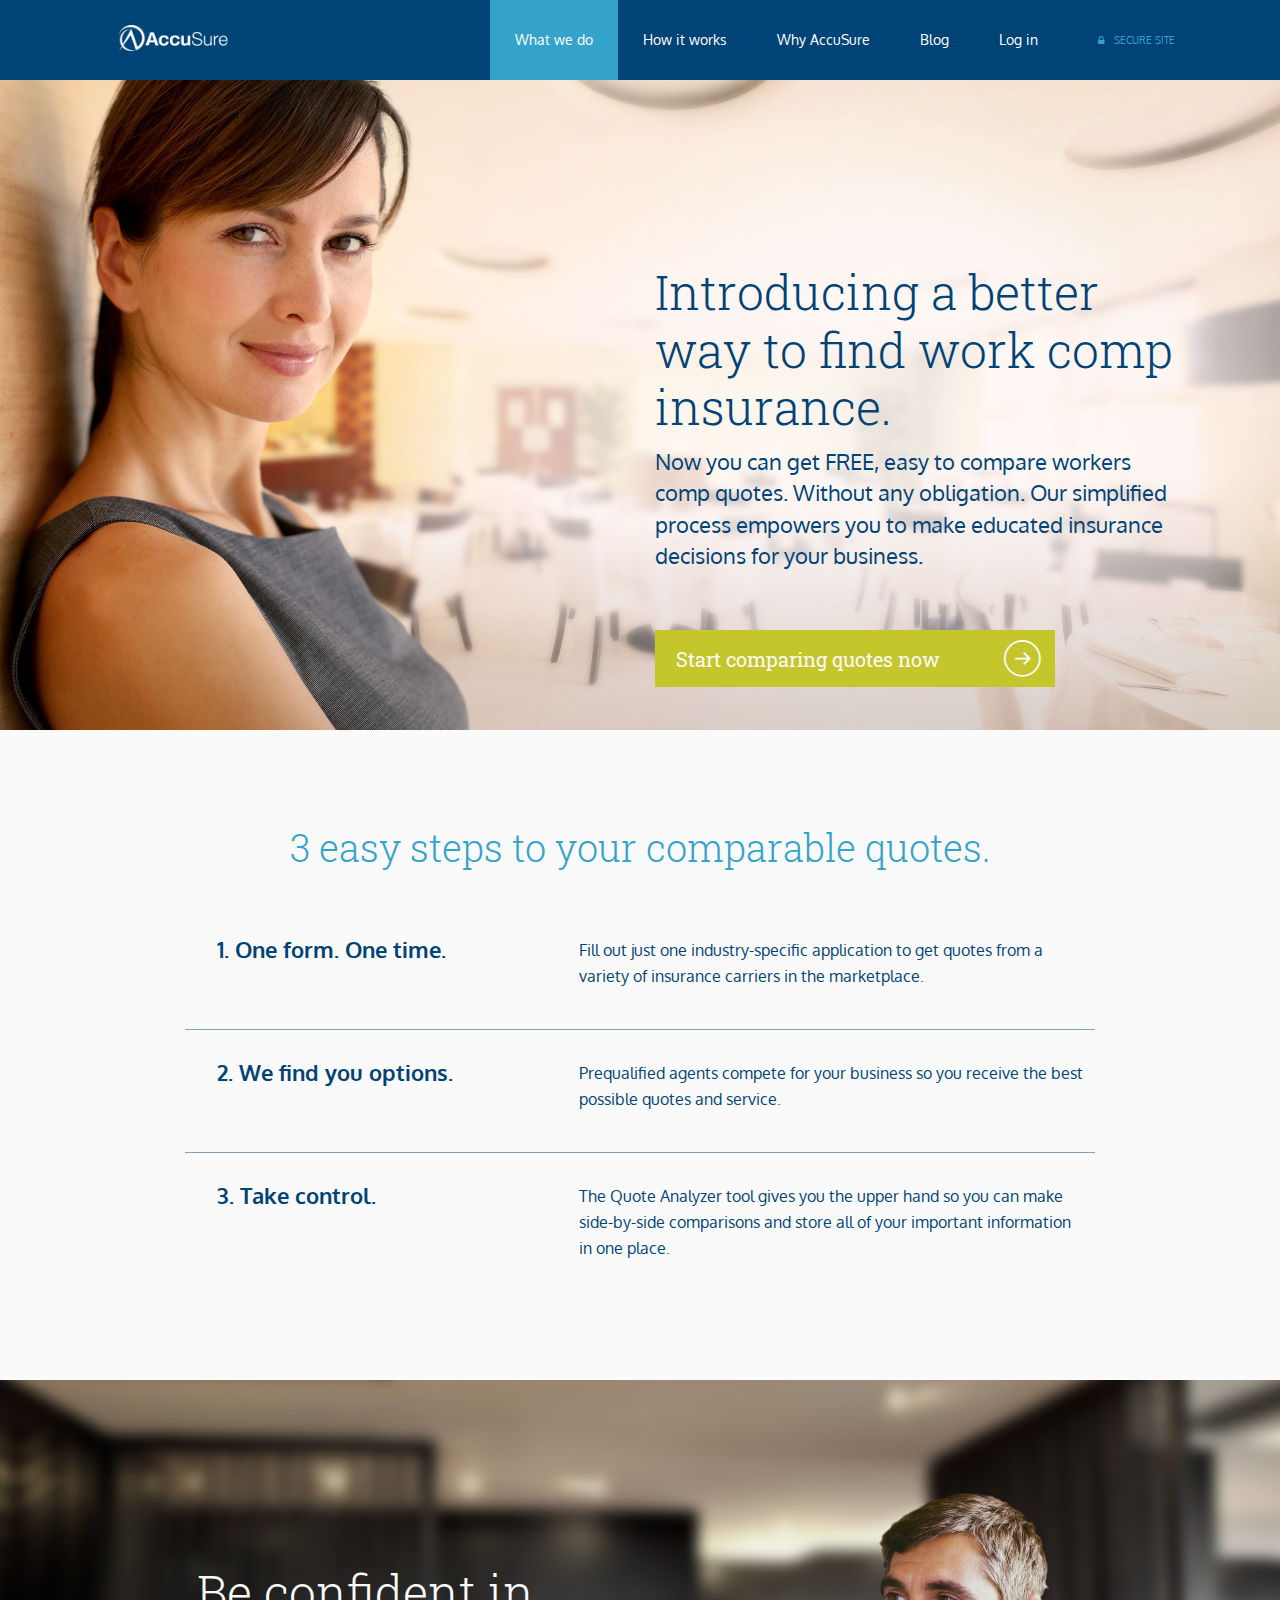
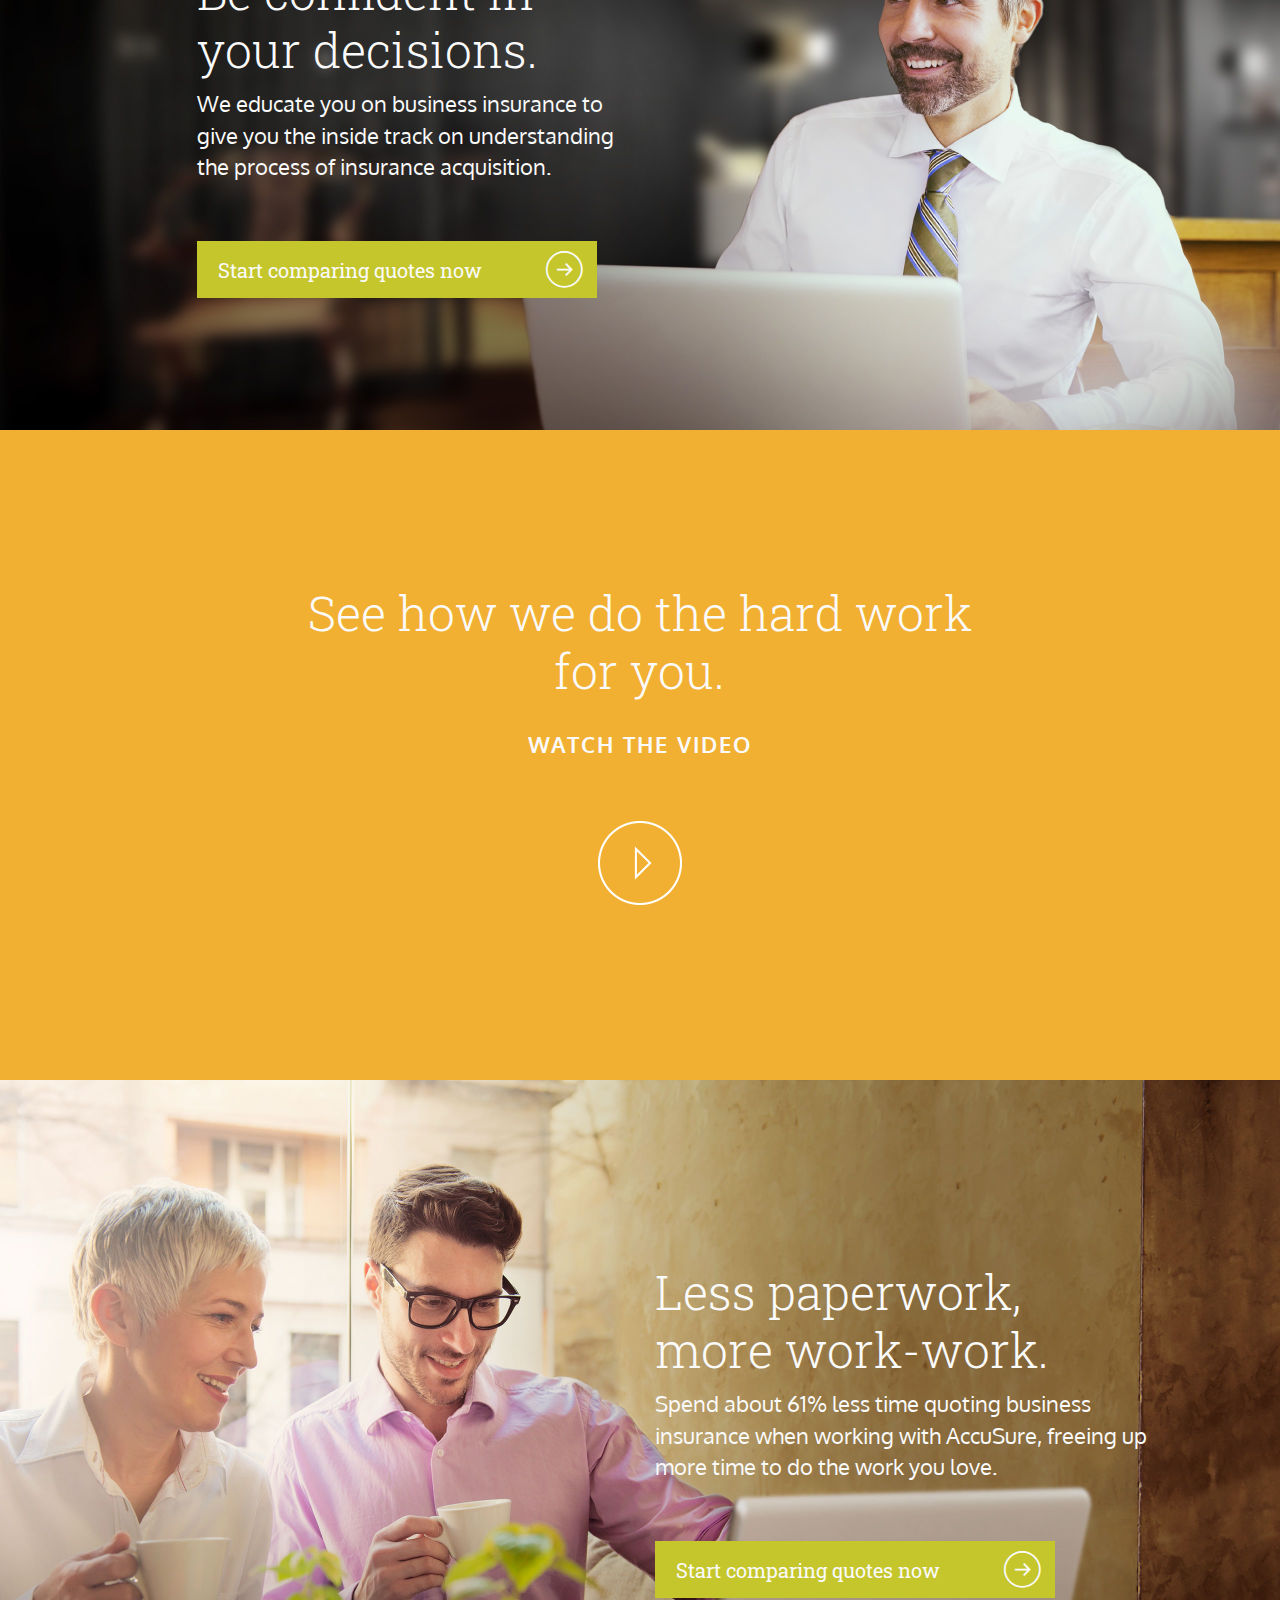
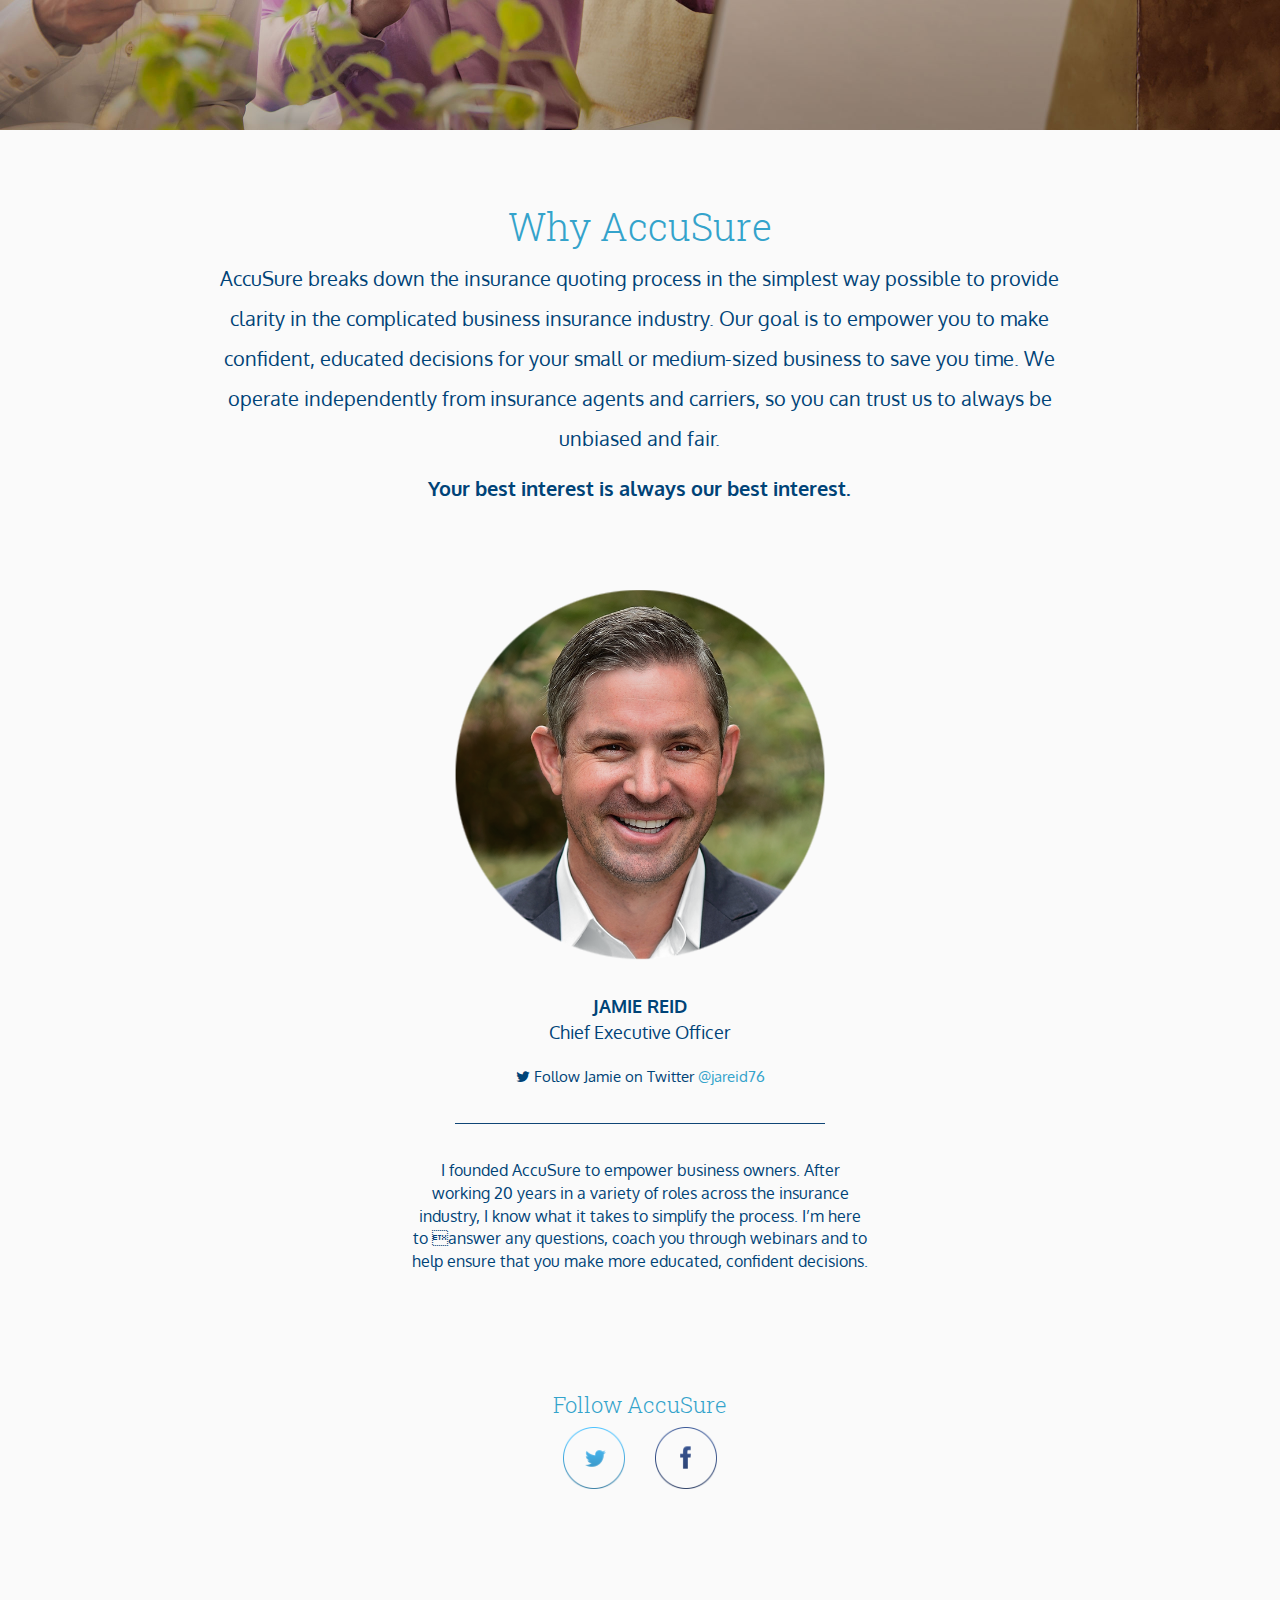
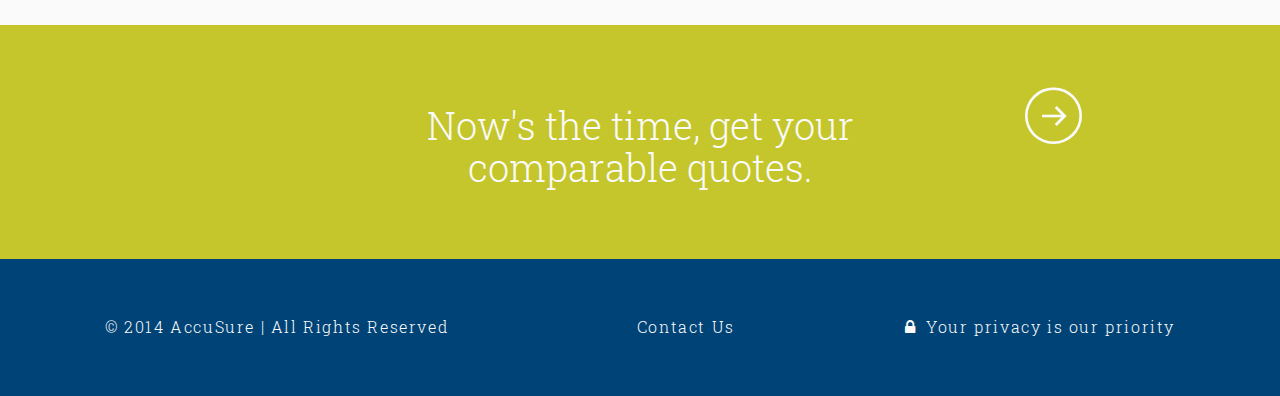
==== commit f6e096cd: "Remove mike shambach home page." ====
--- a/index.html
+++ b/index.html
@@ -199,6 +199,8 @@
       <section id="team">
         <div class="container text-center">
           <div class="row">
+            <div class="col-md-3 col-sm-3">
+            </div>
             <div class="col-md-6 col-sm-6">
               <div class="details">
                 <img src="css/images/jamie.png" class="img-responsive" />
@@ -211,17 +213,7 @@
               </div> <!-- /details -->
               <p class="description">I founded AccuSure to empower business owners. After working 20 years in a variety of roles across the insurance industry, I know what it takes to simplify the process. I’m here to answer any questions, coach you through webinars and to help ensure that you make more educated, confident decisions.</p>
             </div>
-            <div class="col-md-6 col-sm-6">
-              <div class="details">
-                <img src="css/images/mike.png" class="img-responsive" />
-                <p>
-                  <span class="name">Mike Shambach</span></br>
-                  <span class="position">President</span>
-                </p>
-                <p class="follow"><i class="fa fa-twitter"></i> Follow Mike on Twitter <a href="https://twitter.com/AccuSure" target="_blank">@AccuSure</a></p>
-                <hr>
-              </div> <!-- /details -->
-              <p class="description">I understand the challenges and frustrations of the business insurance process. I have over 30 years of experience driving the financial and operational strategies for a variety of companies. I'm passionate and dedicated to providing business owners the tools to reduce insurance costs and improve the bottom line.</p>
+            <div class="col-md-3 col-sm-3">
             </div>
           </div> <!-- /row -->
           <div class="row social">
--- a/css/stylesheets/styles.css
+++ b/css/stylesheets/styles.css
@@ -1 +1 @@
-@font-face{font-family:'icomoon';src:url("../fonts/icomoon.eot?gs6d94");src:url("../fonts/icomoon.eot?#iefixgs6d94") format("embedded-opentype"),url("../fonts/icomoon.woff?gs6d94") format("woff"),url("../fonts/icomoon.ttf?gs6d94") format("truetype"),url("../fonts/icomoon.svg?gs6d94#icomoon") format("svg");font-weight:normal;font-style:normal}[class^="icon-"],[class*=" icon-"]{font-family:'icomoon';speak:none;font-style:normal;font-weight:normal;font-variant:normal;text-transform:none;line-height:1;-webkit-font-smoothing:antialiased;-moz-osx-font-smoothing:grayscale}.icon-arrow:before{content:"\e600"}.icon-twitter:before{content:"\e601"}.icon-fb:before{content:"\e602"}body{background:#f2e7db;font-family:'Oxygen', sans-serif}.navbar,.main-container{width:1280px;margin:0 auto}hr{border-color:#0f4576;margin:35px 0}a{color:#34a3cb}p{font-size:22px;font-family:'Oxygen', sans-serif}h1,h2{font-family:'Roboto Slab', serif;font-weight:300}h1{font-size:48px;line-height:1.2}h2{font-size:38px}h3{font-size:22px;font-weight:700}.fa-lock{margin-right:10px}.btn{font-family:'Roboto Slab', serif;font-size:20px;color:#fafafa;width:400px;text-align:left;padding:8px 0 7px 20px;border-radius:0 !important}.btn span{vertical-align:middle}.btn .icon-arrow{font-size:40px}.btn img{width:40px;display:inline-block;margin-left:40px}.btn:hover{color:#fafafa}.brand{display:block}.brand img{width:110px}footer{background:#004377;color:#fafafa;padding:57px 0}footer p{margin:0;font-size:16px;font-family:'Roboto Slab', serif;font-weight:300;letter-spacing:0.1em}footer .secure{font-size:16px}footer a{color:#fafafa}footer a:hover{color:#34a3cb}footer .icon-twitter,footer .icon-fb{font-size:52px}footer ul{margin-top:-17px}footer ul li{vertical-align:middle;padding:0 !important}#start{height:auto;color:#fafafa}#start .img-responsive{padding:40px 0;width:62px;margin-left:-50px}#start .icon-arrow{font-size:62px}.navbar-toggle{border:none;margin-right:5px}#login,#forgotpassword{background:url("../images/blur.jpg") no-repeat;background-size:cover;height:650px;margin-top:80px;height:750px}#login h1,#login h3,#forgotpassword h1,#forgotpassword h3{color:#fafafa}#login h3,#forgotpassword h3{margin-bottom:17px}#login .content,#forgotpassword .content{margin-top:165px}#login .icon-arrow{margin-left:200px}form .btn{text-align:center;background:#048cb9;padding:12px}form .btn:hover{background:#34a3cb}form .btn-block{width:100%}form .form-control{background:transparent;border:1px #fafafa solid;border-radius:0;color:#fafafa;font-size:20px;padding:29px 20px}form .note{font-size:16px;color:#fafafa;margin-top:16px}#forgotpassword .col-md-6{padding:0 42px}#forgotpassword .back{margin-top:31px;font-size:16px}.form-control::-webkit-input-placeholder{color:#fafafa}.form-control:-moz-placeholder{color:#fafafa;opacity:1}.form-control::-moz-placeholder{color:#fafafa;opacity:1}.form-control:-ms-input-placeholder{color:#fafafa}
+@font-face{font-family:'icomoon';src:url("../fonts/icomoon.eot?gs6d94");src:url("../fonts/icomoon.eot?#iefixgs6d94") format("embedded-opentype"),url("../fonts/icomoon.woff?gs6d94") format("woff"),url("../fonts/icomoon.ttf?gs6d94") format("truetype"),url("../fonts/icomoon.svg?gs6d94#icomoon") format("svg");font-weight:normal;font-style:normal}[class^="icon-"],[class*=" icon-"]{font-family:'icomoon';speak:none;font-style:normal;font-weight:normal;font-variant:normal;text-transform:none;line-height:1;-webkit-font-smoothing:antialiased;-moz-osx-font-smoothing:grayscale}.icon-arrow:before{content:"\e600"}.icon-twitter:before{content:"\e601"}.icon-fb:before{content:"\e602"}body{background:#f2e7db;font-family:'Oxygen', sans-serif}hr{border-color:#0f4576;margin:35px 0}a{color:#34a3cb}p{font-size:22px;font-family:'Oxygen', sans-serif}h1,h2{font-family:'Roboto Slab', serif;font-weight:300}h1{font-size:48px;line-height:1.2}h2{font-size:38px}h3{font-size:22px;font-weight:700}.fa-lock{margin-right:10px}.btn{font-family:'Roboto Slab', serif;font-size:20px;color:#fafafa;width:400px;text-align:left;padding:8px 0 7px 20px;border-radius:0 !important}.btn span{vertical-align:middle}.btn .icon-arrow{font-size:40px}.btn img{width:40px;display:inline-block;margin-left:40px}.btn:hover{color:#fafafa}.brand{display:block}.brand img{width:110px}footer{background:#004377;color:#fafafa;padding:57px 0}footer p{margin:0;font-size:16px;font-family:'Roboto Slab', serif;font-weight:300;letter-spacing:0.1em}footer .secure{font-size:16px}footer a{color:#fafafa}footer a:hover{color:#34a3cb}footer .icon-twitter,footer .icon-fb{font-size:52px}footer ul{margin-top:-17px}footer ul li{vertical-align:middle;padding:0 !important}#start{height:auto;color:#fafafa}#start .img-responsive{padding:40px 0;width:62px;margin-left:-50px}#start .icon-arrow{font-size:62px}.navbar-toggle{border:none;margin-right:5px}#login,#forgotpassword{background:url("../images/blur.jpg") no-repeat;background-size:cover;height:650px;margin-top:80px;height:750px}#login h1,#login h3,#forgotpassword h1,#forgotpassword h3{color:#fafafa}#login h3,#forgotpassword h3{margin-bottom:17px}#login .content,#forgotpassword .content{margin-top:165px}#login .icon-arrow{margin-left:200px}form .btn{text-align:center;background:#048cb9;padding:12px}form .btn:hover{background:#34a3cb}form .btn-block{width:100%}form .form-control{background:transparent;border:1px #fafafa solid;border-radius:0;color:#fafafa;font-size:20px;padding:29px 20px}form .note{font-size:16px;color:#fafafa;margin-top:16px}#forgotpassword .col-md-6{padding:0 42px}#forgotpassword .back{margin-top:31px;font-size:16px}.form-control::-webkit-input-placeholder{color:#fafafa}.form-control:-moz-placeholder{color:#fafafa;opacity:1}.form-control::-moz-placeholder{color:#fafafa;opacity:1}.form-control:-ms-input-placeholder{color:#fafafa}
--- a/css/stylesheets/business.css
+++ b/css/stylesheets/business.css
@@ -1 +1 @@
-@font-face{font-family:'icomoon';src:url("../fonts/icomoon.eot?gs6d94");src:url("../fonts/icomoon.eot?#iefixgs6d94") format("embedded-opentype"),url("../fonts/icomoon.woff?gs6d94") format("woff"),url("../fonts/icomoon.ttf?gs6d94") format("truetype"),url("../fonts/icomoon.svg?gs6d94#icomoon") format("svg");font-weight:normal;font-style:normal}[class^="icon-"],[class*=" icon-"]{font-family:'icomoon';speak:none;font-style:normal;font-weight:normal;font-variant:normal;text-transform:none;line-height:1;-webkit-font-smoothing:antialiased;-moz-osx-font-smoothing:grayscale}.icon-arrow:before{content:"\e600"}.icon-twitter:before{content:"\e601"}.icon-fb:before{content:"\e602"}body{position:relative;padding-top:80px}.brand{margin:25px 13px}.btn{background:#c5c62b}.btn:hover{background:#b8b928}.btn .icon-arrow{margin-left:57px}section{height:650px}.content{color:#fafafa;margin-top:183px}.bottom{margin-top:59px}.nav .secure{padding:33px 15px 33px 35px;display:block;color:#668ead;text-transform:uppercase;font-size:10px}#banner{background:url("../images/business/biz-banner1.jpg") no-repeat;background-size:cover;height:650px;position:relative}#banner h1,#banner p{color:#004377}#banner2{background:url("../images/business/biz-banner2.jpg") no-repeat;background-size:cover;height:650px}#banner3{background:url("../images/business/biz-banner3.jpg") no-repeat;background-size:cover;height:650px}#features{background:#fafafa;padding-top:77px}#features hr{border-color:#7fa1bb;width:85%;margin:0 auto}#features .item{padding:30px 0}#features .item p{line-height:26px}#features .item .col-md-5{padding-left:35px}#features h2{margin-bottom:1em;color:#34a3cb}#features h3{margin:0;color:#004377}#features p{font-size:16px;color:#004377}#why{background:#fafafa;padding-top:56px;height:420px}#why .col-md-10{padding:0 32px}#why h2{color:#34a3cb}#why p{color:#004377;line-height:2;font-size:20px}#why .btn{margin-top:20%}#video{padding-top:134px;background:#f2b032;color:#fafafa}#video p{text-transform:uppercase;font-weight:700;letter-spacing:2px;margin:30px 0 60px 0}#video .play{background:url("../images/play.png") no-repeat 0 0;width:84px;height:84px;display:block;margin:0 auto}#video .play:hover{background-position:0 -94px}#video-popup .modal-dialog{width:750px}#video-popup .modal-header{border:none}#team{background:#fafafa;padding-bottom:8%;padding-top:40px;height:auto}#team img{margin-bottom:34px}#team p{font-size:18px;color:#004377;margin:0}#team .description{font-size:16px;padding:0 32px}#team .follow{font-size:15px;margin:21px 0 0 0}#team .name{line-height:21px;text-transform:uppercase;font-weight:700}#team .details{padding:0 75px}#team .social{margin-top:100px}#team .social h3{font-family:'Roboto Slab', serif;font-weight:300;color:#34a3cb}#start{padding:60px 0;background:#c5c62b}#start:hover{background:#b0b126}@media (max-width: 480px){body{padding-top:50px}.navbar{min-height:50px}.brand{margin:15px}hr{margin:27px 0}.btn{font-size:14px !important;margin-bottom:20px;width:310px}.btn .icon-arrow{font-size:30px}#features{padding:24px 15px 0 15px;text-align:center;background:#f2f2f2 !important}#features p{line-height:22px;margin:0}#features h2{margin:0}#features h3{margin-bottom:10px}#features .item{padding:26px 0}#features .col-md-5{padding-left:0 !important}#features .col-md-7{padding:0}#video-popup .modal-dialog{width:310px}#video-popup .modal-dialog #accusure-vid{height:300px !important}#video-popup .modal-body{padding:0}#video{padding:25px 0 30px 0;background:#f2b032 !important}#video h1{margin:0}#video p{margin:14px 0 16px 0}#video .play{width:50px;height:50px;background-size:100%}#video .play:hover{background-position:0 -55px}#why{padding:25px 0 30px 0;height:auto;background:#f2f2f2 !important}#why h2{margin:0}#why b{font-size:16px}#team{padding:30px 0 50px 0;background:#f2f2f2 !important}#team img{margin-bottom:14px}#team .follow{margin-top:11px !important}#team .details{padding:0 25px}#team .col-md-6{margin-bottom:55px}#team .col-md-6 p{font-size:12px}#team .col-md-6:nth-child(2){margin-bottom:25px}#team .social{margin-top:5px}#start{background:#c5c62b !important;text-align:center}#start img{margin:0 auto !important;width:50px;padding:30px 0 0 0}#start h2{margin:0}footer .text-right,footer .text-center{text-align:left}footer p{font-size:13px !important}}@media only screen and (min-width: 768px) and (max-width: 1024px){.container{width:738px}.content{margin-top:30%}#banner2{background-position:-350px 0}#features{padding:50px 0}#features h2{margin-bottom:10px}#features .col-md-7{padding-right:0}#why{padding:50px 0;height:auto}#team{padding-top:30px}#team .social{margin-top:50px}#banner3{background-position:-120px 0}#video{height:auto;padding:100px 0}.nav>li>a{padding:30px 15px}footer .text-right,footer .text-center{text-align:left}}@media only screen and (min-device-width: 768px) and (max-device-width: 1024px) and (orientation: landscape){#banner2,#banner3{background-position:0}#video .col-md-8{padding:0 80px}#team p.description{padding:0 30px}}
+@font-face{font-family:'icomoon';src:url("../fonts/icomoon.eot?gs6d94");src:url("../fonts/icomoon.eot?#iefixgs6d94") format("embedded-opentype"),url("../fonts/icomoon.woff?gs6d94") format("woff"),url("../fonts/icomoon.ttf?gs6d94") format("truetype"),url("../fonts/icomoon.svg?gs6d94#icomoon") format("svg");font-weight:normal;font-style:normal}[class^="icon-"],[class*=" icon-"]{font-family:'icomoon';speak:none;font-style:normal;font-weight:normal;font-variant:normal;text-transform:none;line-height:1;-webkit-font-smoothing:antialiased;-moz-osx-font-smoothing:grayscale}.icon-arrow:before{content:"\e600"}.icon-twitter:before{content:"\e601"}.icon-fb:before{content:"\e602"}body{position:relative;padding-top:80px}.brand{margin:25px 13px}.btn{background:#c5c62b}.btn:hover{background:#b8b928}.btn .icon-arrow{margin-left:57px}section{height:650px}.content{color:#fafafa;margin-top:183px}.bottom{margin-top:59px}.nav .secure{padding:33px 15px 33px 35px;display:block;color:#668ead;text-transform:uppercase;font-size:10px}#banner{background:url("../images/business/biz-banner1.jpg") no-repeat;background-size:cover;height:650px;position:relative}#banner h1,#banner p{color:#004377}#banner2{background:url("../images/business/biz-banner2.jpg") no-repeat;background-size:cover;height:650px}#banner3{background:url("../images/business/biz-banner3.jpg") no-repeat;background-size:cover;height:650px}#features{background:#fafafa;padding-top:77px}#features hr{border-color:#7fa1bb;width:85%;margin:0 auto}#features .item{padding:30px 0}#features .item p{line-height:26px}#features .item .col-md-5{padding-left:35px}#features h2{margin-bottom:1em;color:#34a3cb}#features h3{margin:0;color:#004377}#features p{font-size:16px;color:#004377}#why{background:#fafafa;padding-top:56px;height:420px}#why .col-md-10{padding:0 32px}#why h2{color:#34a3cb}#why p{color:#004377;line-height:2;font-size:20px}#why .btn{margin-top:20%}#video{padding-top:134px;background:#f2b032;color:#fafafa}#video p{text-transform:uppercase;font-weight:700;letter-spacing:2px;margin:30px 0 60px 0}#video .play{background:url("../images/play.png") no-repeat 0 0;width:84px;height:84px;display:block;margin:0 auto}#video .play:hover{background-position:0 -94px}#video-popup .modal-dialog{width:750px}#video-popup .modal-header{border:none}#team{background:#fafafa;padding-bottom:8%;padding-top:40px;height:auto}#team img{margin-bottom:34px}#team p{font-size:18px;color:#004377;margin:0}#team .description{font-size:16px;padding:0 32px}#team .follow{font-size:15px;margin:21px 0 0 0}#team .name{line-height:21px;text-transform:uppercase;font-weight:700}#team .details{padding:0 75px}#team .social{margin-top:100px}#team .social h3{font-family:'Roboto Slab', serif;font-weight:300;color:#34a3cb}#start{padding:60px 0;background:#c5c62b}#start:hover{background:#b0b126}@media (max-width: 480px){body{padding-top:50px}.navbar{min-height:50px}.brand{margin:15px}#banner{padding:0 5px}hr{margin:27px 0}.btn{font-size:14px !important;margin-bottom:20px;width:280px}.btn .icon-arrow{font-size:30px;margin-left:30px}#features{padding:24px 15px 0 15px;text-align:center;background:#f2f2f2 !important}#features p{line-height:22px;margin:0}#features h2{margin:0}#features h3{margin-bottom:10px}#features .item{padding:26px 0}#features .col-md-5{padding-left:0 !important}#features .col-md-7{padding:0}#video-popup .modal-dialog{width:310px}#video-popup .modal-dialog #accusure-vid{height:300px !important}#video-popup .modal-body{padding:0}#video{padding:25px 0 30px 0;background:#f2b032 !important}#video h1{margin:0}#video p{margin:14px 0 16px 0}#video .play{width:50px;height:50px;background-size:100%}#video .play:hover{background-position:0 -55px}#why{padding:25px 0 30px 0;height:auto;background:#f2f2f2 !important}#why h2{margin:0}#why b{font-size:16px}#team{padding:30px 0 0 0;background:#f2f2f2 !important}#team img{margin-bottom:14px}#team .follow{margin-top:11px !important}#team .details{padding:0 25px}#team .col-md-6{margin-bottom:55px}#team .col-md-6 p{font-size:12px}#team .col-md-6:nth-child(2){margin-bottom:25px}#team .social{margin-top:5px}#start{background:#c5c62b !important;text-align:center}#start img{margin:0 auto !important;width:50px;padding:30px 0 0 0}#start h2{margin:0}footer .text-right,footer .text-center{text-align:left}footer p{font-size:13px !important}}@media only screen and (min-width: 768px) and (max-width: 1024px){.container{width:738px}.content{margin-top:30%}#banner2{background-position:-350px 0}#features{padding:50px 0}#features h2{margin-bottom:10px}#features .col-md-7{padding-right:0}#why{padding:50px 0;height:auto}#team{padding-top:30px}#team .social{margin-top:50px}#banner3{background-position:-120px 0}#video{height:auto;padding:100px 0}.nav>li>a{padding:30px 15px}footer .text-right,footer .text-center{text-align:left}}@media only screen and (min-device-width: 768px) and (max-device-width: 1024px) and (orientation: landscape){#banner2,#banner3{background-position:0}#video .col-md-8{padding:0 80px}#team p.description{padding:0 30px}}
